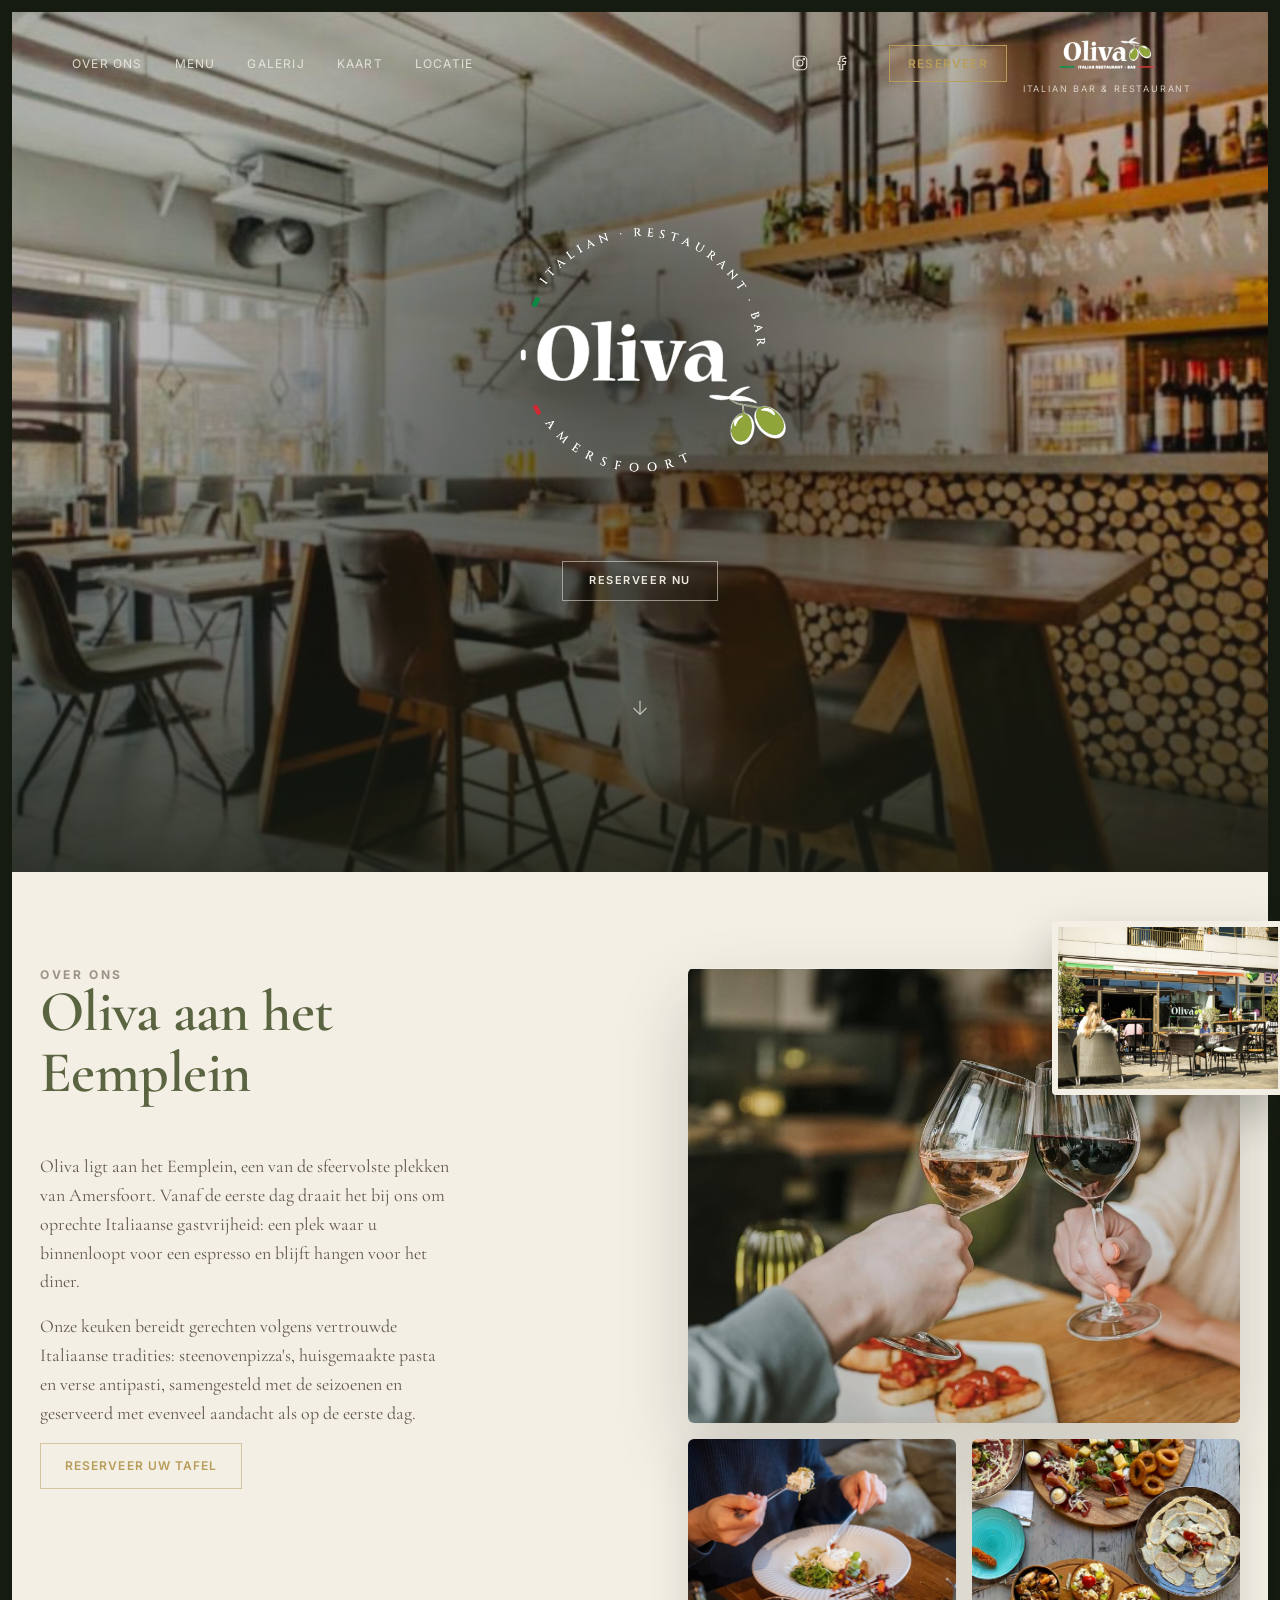
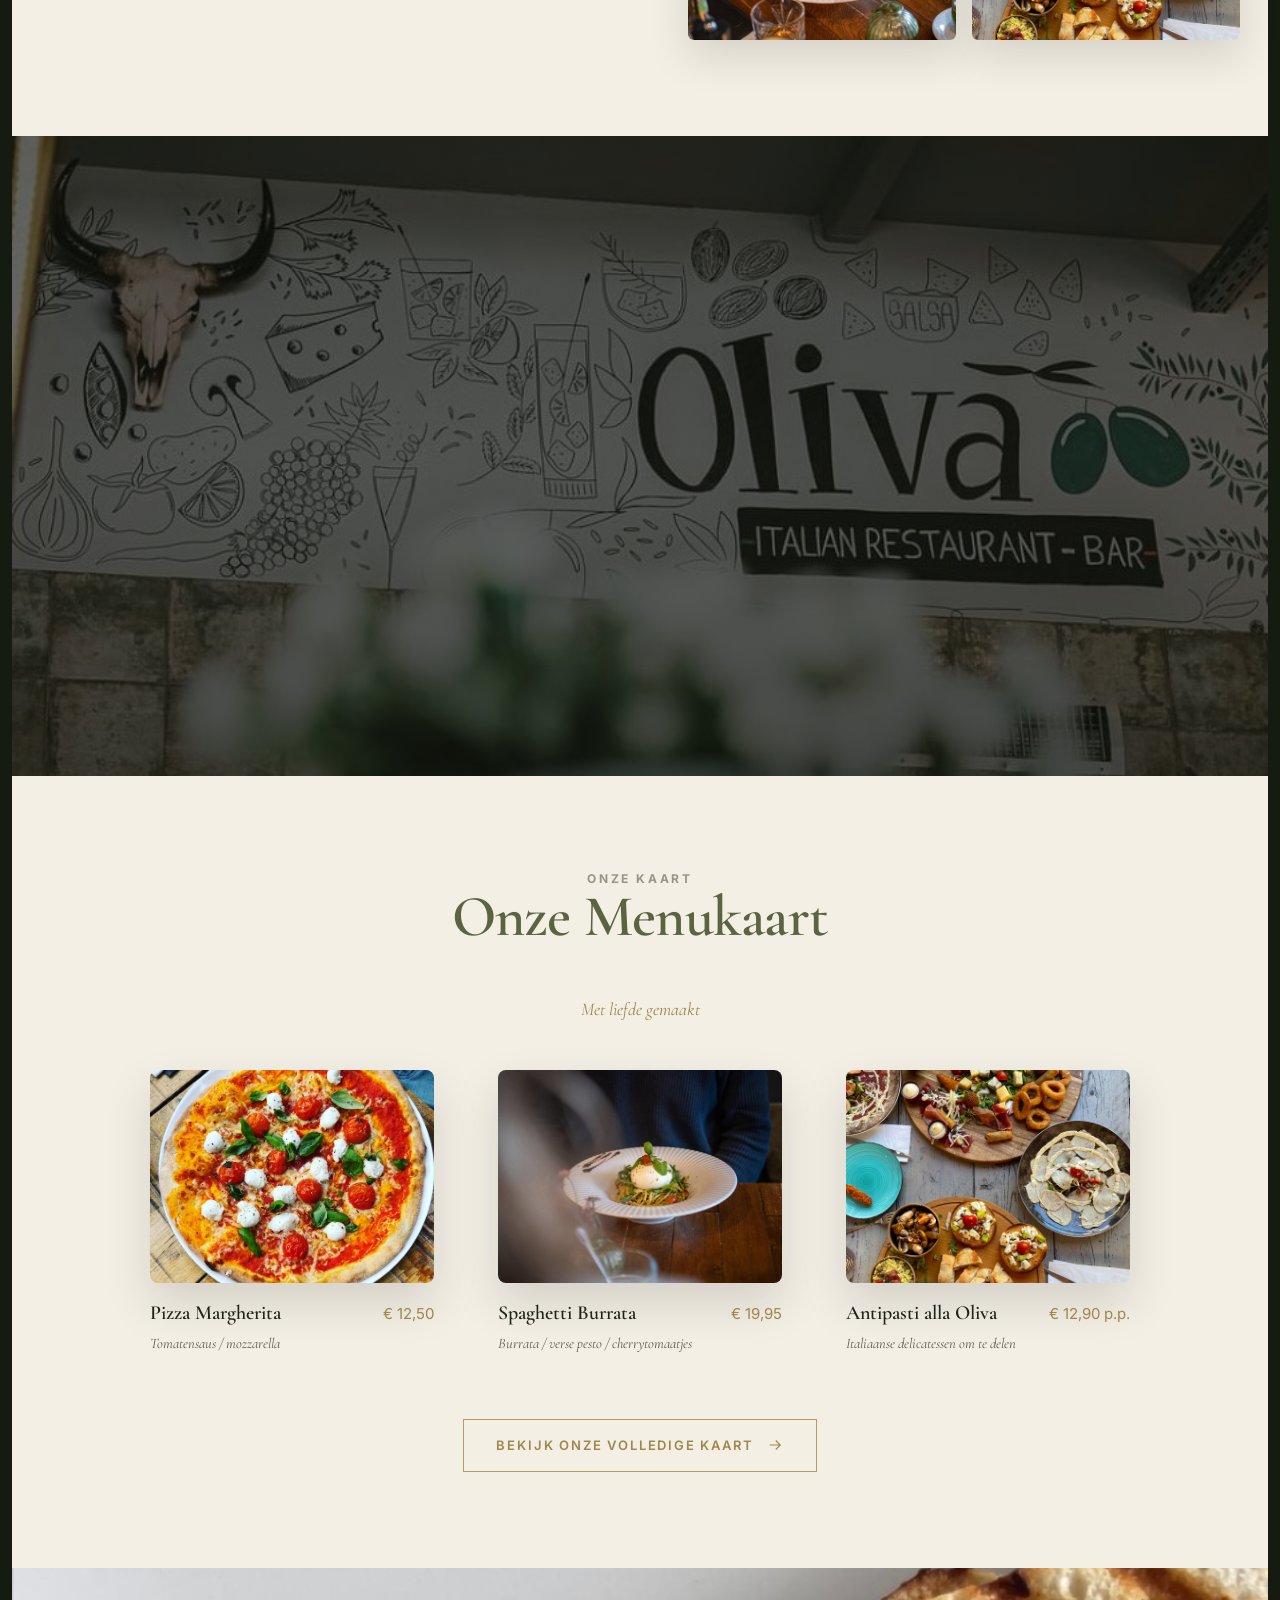
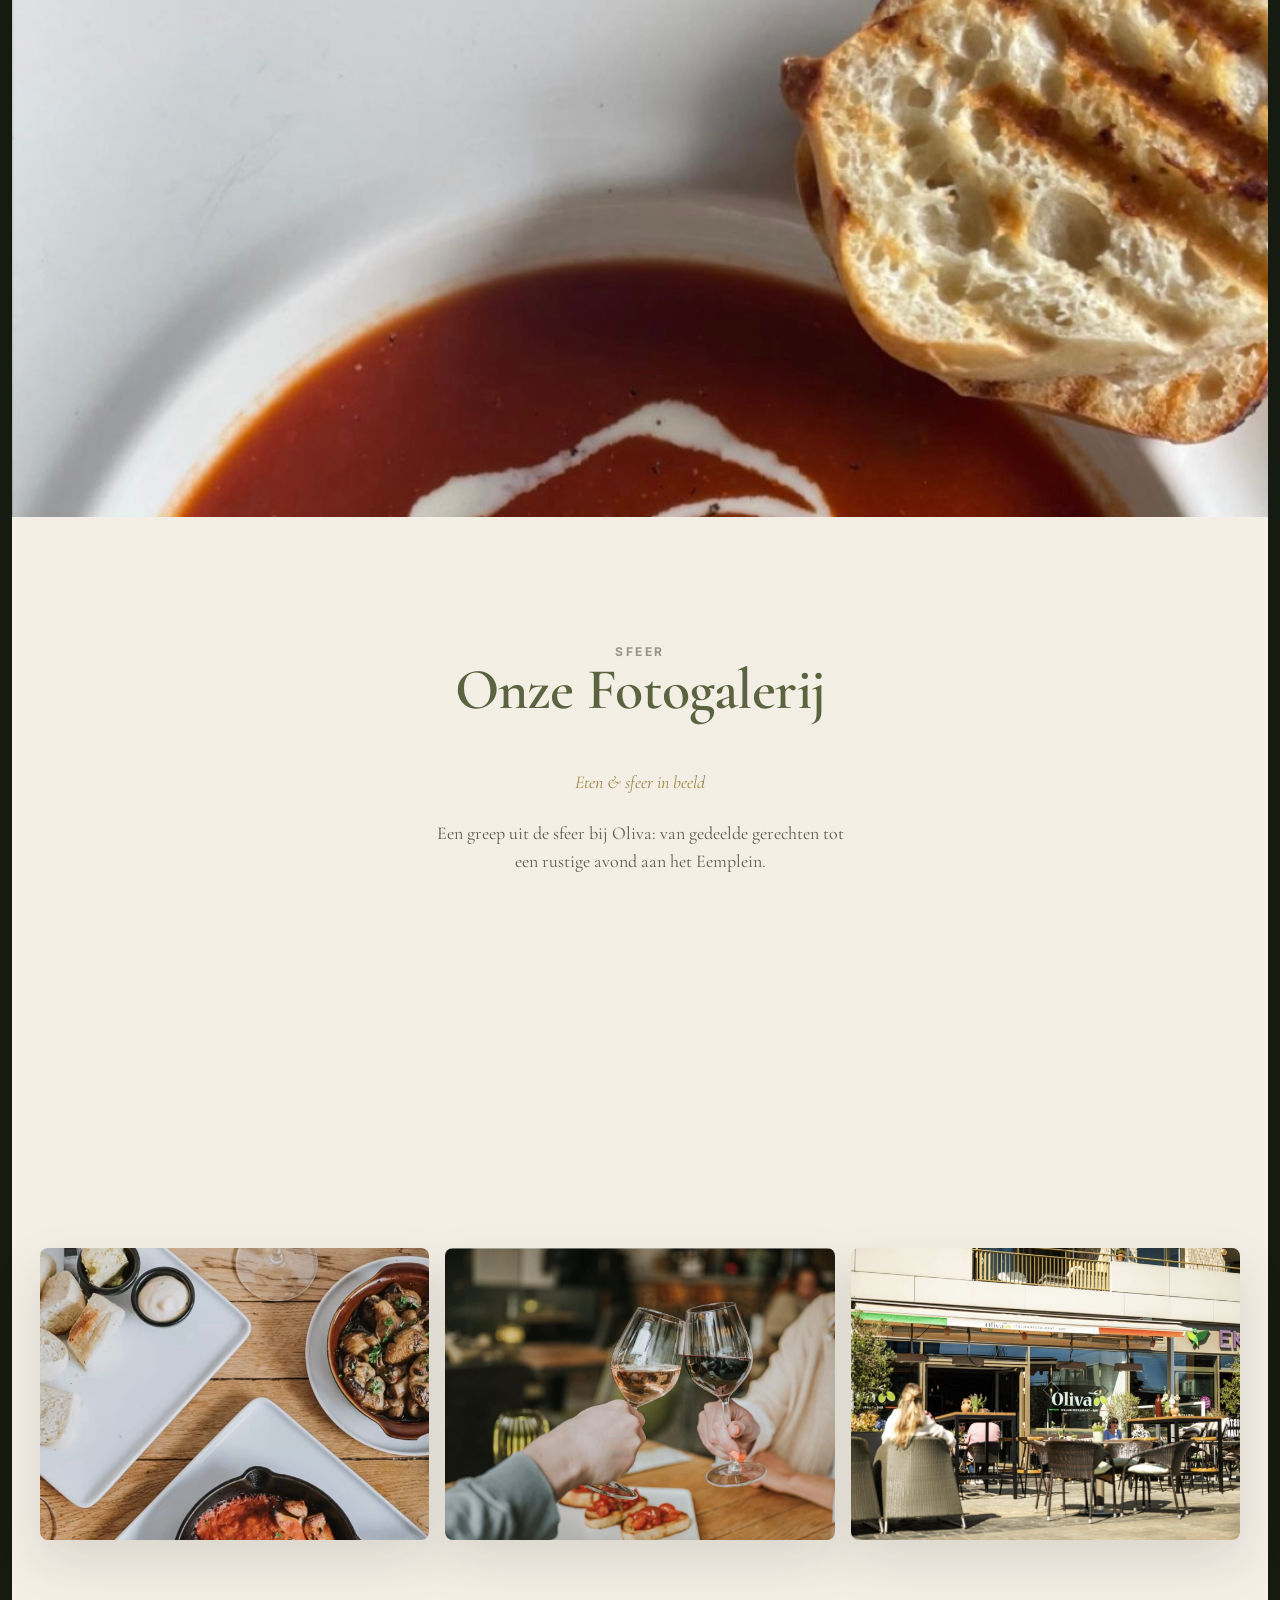
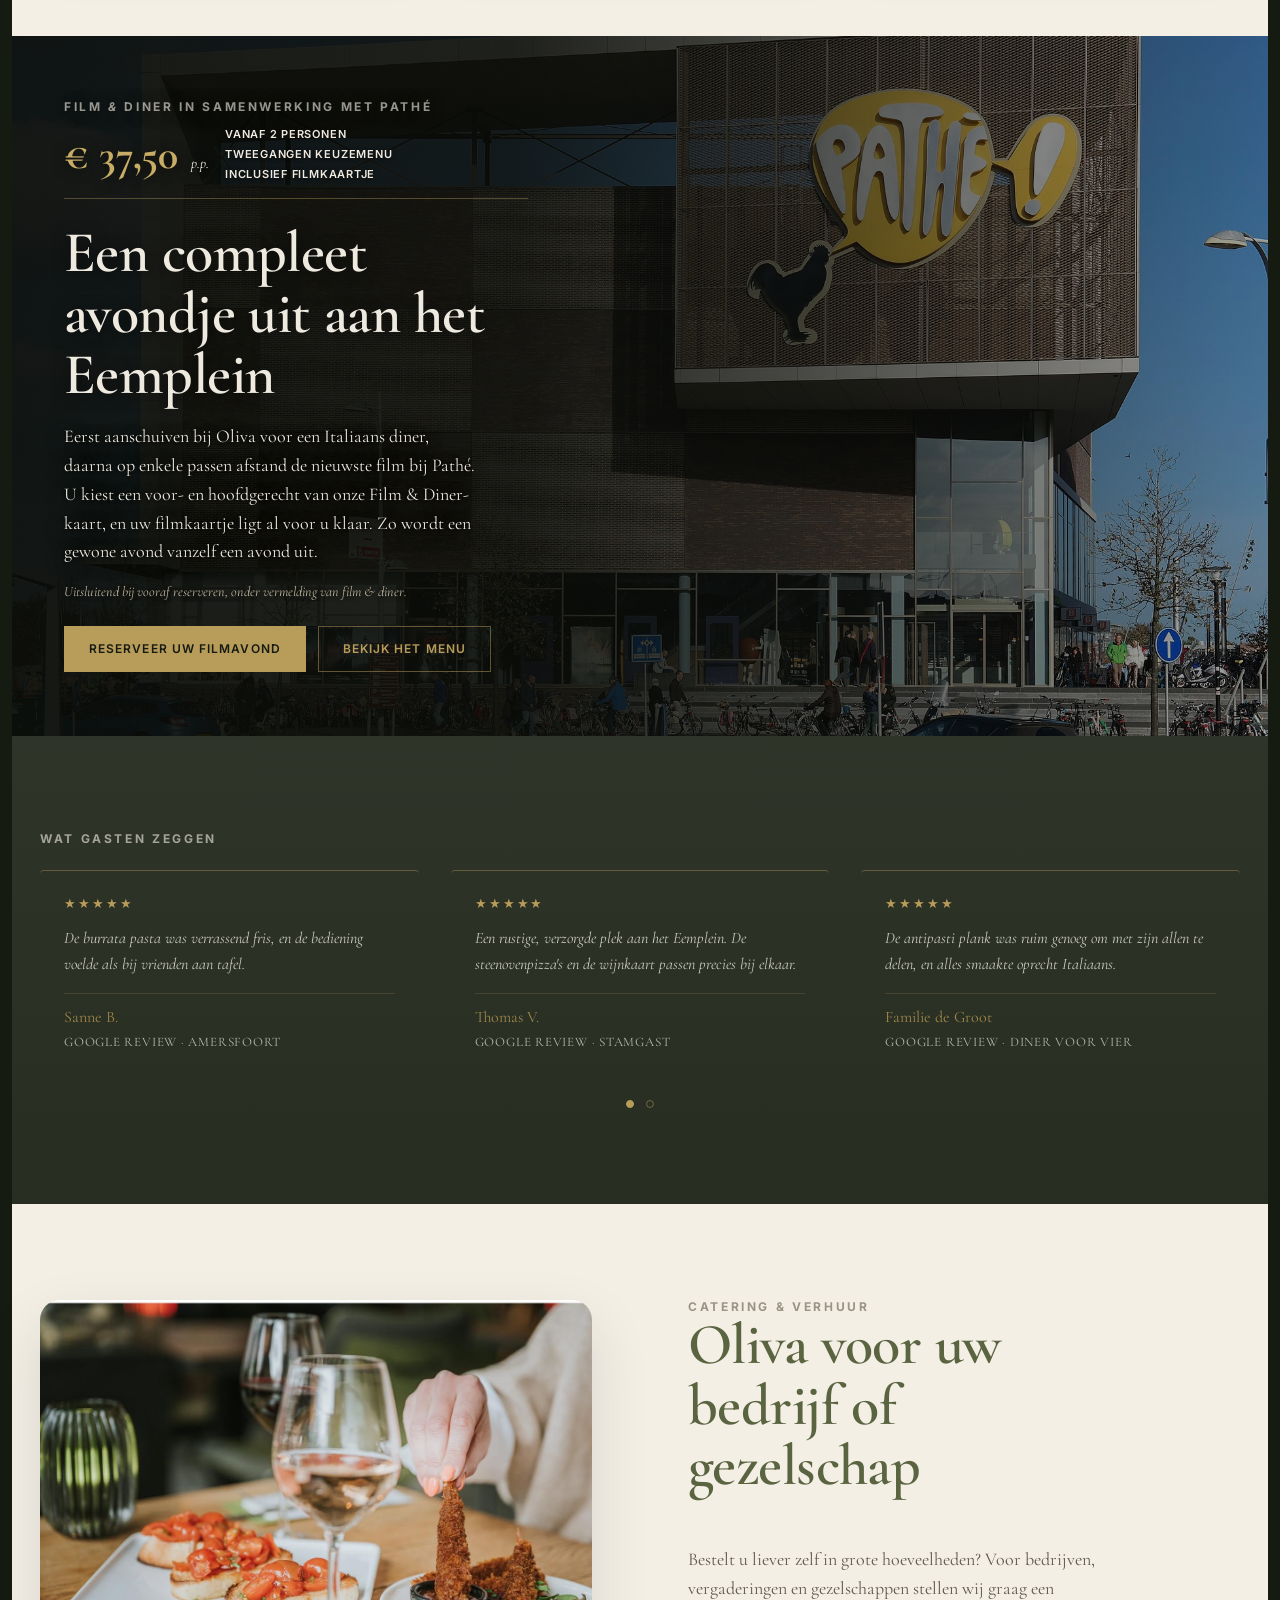
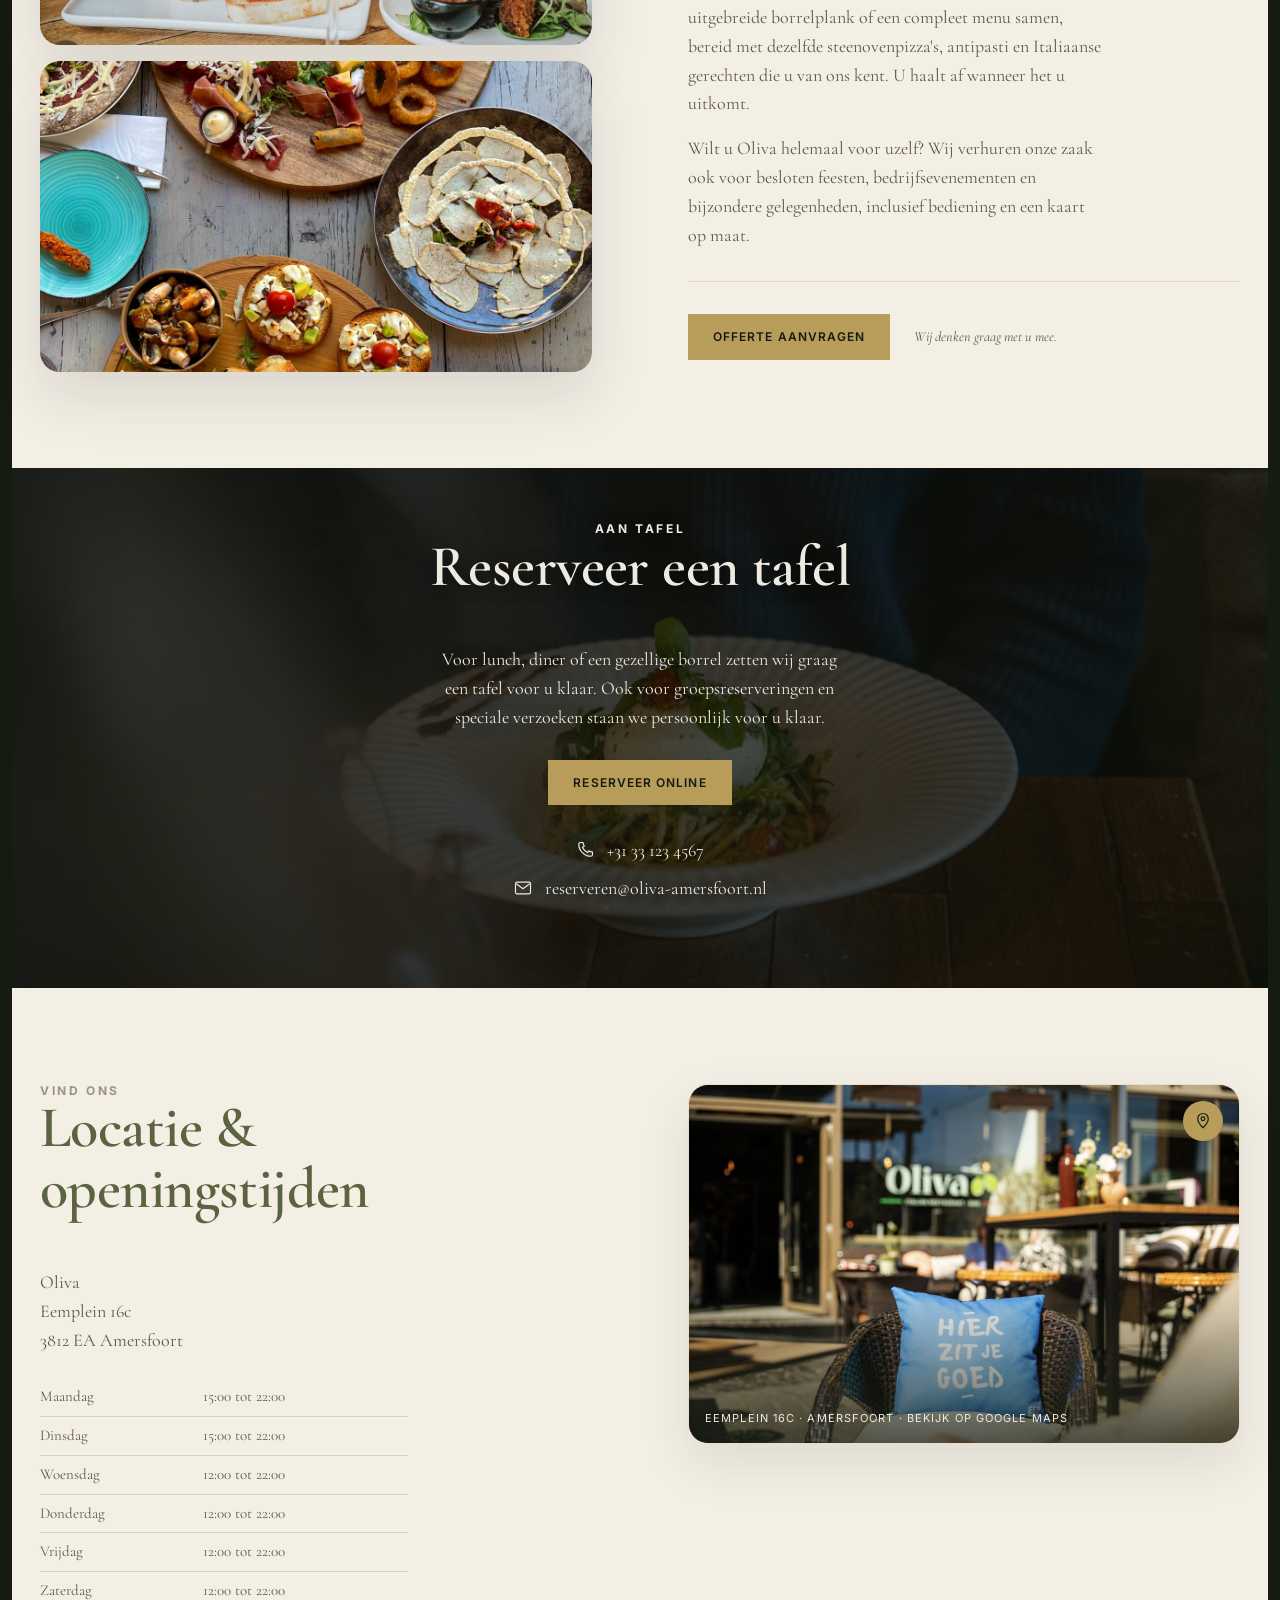
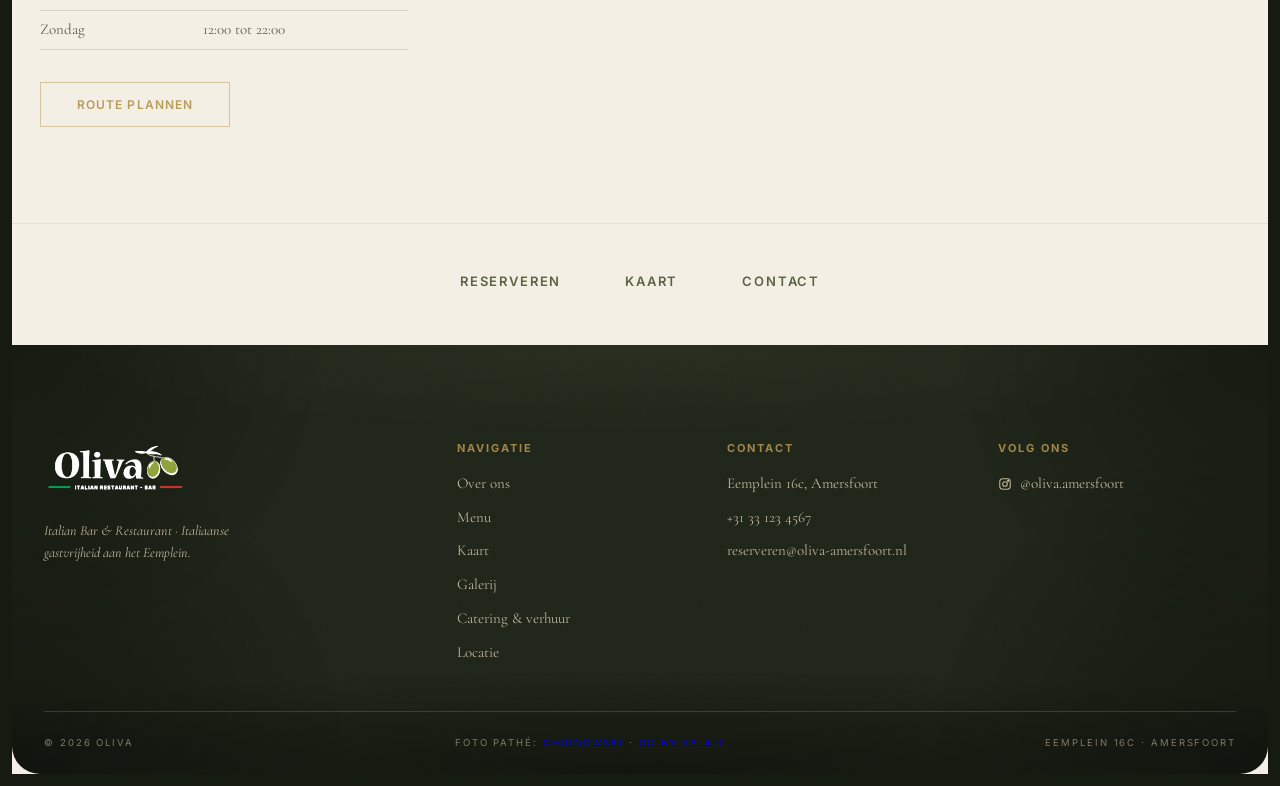
==== index.html @ cef46c51 "Voeg Film & Diner (Pathé) sectie en Shared Dining menu toe Nieuwe sectie op de homepage onder de fot" ====
<!DOCTYPE html>
<html lang="nl">
<head>
<meta charset="UTF-8">
<meta name="viewport" content="width=device-width, initial-scale=1.0">
<title>Oliva · Italian Bar & Restaurant · Amersfoort</title>
<meta name="description" content="Oliva Amersfoort, Italian Bar & Restaurant aan Eemplein 16c. Steenovenpizza's, huisgemaakte pasta, cocktails en een Italiaanse wijnkaart.">
<link rel="stylesheet" href="brand_assets/oliva/colors_and_type.css?v=1783250951">
<link rel="stylesheet" href="brand_assets/oliva/textures.css?v=1783250951">
<link rel="stylesheet" href="assets/css/site.css?v=1783351000">
</head>
<body class="oliva oliva-page-cream">

<a class="skip-link" href="#main">Ga naar inhoud</a>

<header class="nav" id="nav">
  <div class="nav__inner">
    <nav class="nav__links" aria-label="Hoofdmenu">
      <div class="nav__group">
        <a href="#over-ons">Over ons</a>
        <a href="#menukaart">Menu</a>
        <a href="#galerij">Galerij</a>
        <a href="kaart.html">Kaart</a>
        <a href="#locatie">Locatie</a>
      </div>
      <div class="nav__group nav__group--right">
        <div class="nav__social">
          <a href="https://www.instagram.com/oliva.amersfoort/" target="_blank" rel="noopener" aria-label="Oliva op Instagram" class="nav__social-link">
            <svg viewBox="0 0 24 24" width="18" height="18" fill="none" stroke="currentColor" stroke-width="1.6"><rect x="3" y="3" width="18" height="18" rx="5"/><circle cx="12" cy="12" r="4"/><circle cx="17.2" cy="6.8" r="1"/></svg>
          </a>
          <a href="https://www.facebook.com/p/Restaurant-Oliva-cucina-italiana-bar-100063534971122/?locale=nl_NL" target="_blank" rel="noopener" aria-label="Oliva op Facebook" class="nav__social-link">
            <svg viewBox="0 0 24 24" width="18" height="18" fill="none" stroke="currentColor" stroke-width="1.6"><path d="M15 3h-2a4 4 0 0 0-4 4v3H7v4h2v7h4v-7h3l1-4h-4V7a1 1 0 0 1 1-1h3z"/></svg>
          </a>
        </div>
        <a href="#reserveren" class="btn btn--primary nav__cta" data-open-reservation>Reserveer</a>
      </div>
    </nav>
    <a class="nav__brand" href="#top" aria-label="Oliva home">
      <img src="brand_assets/oliva/logo/oliva-lockup-transparent-white.png" alt="Oliva" class="nav__logo nav__logo--light">
      <img src="brand_assets/oliva/logo/oliva-lockup-transparent-dark.png" alt="Oliva" class="nav__logo nav__logo--dark">
      <span class="nav__brand-sub">Italian Bar <em class="amp">&amp;</em> Restaurant</span>
    </a>
    <button class="nav__toggle" id="navToggle" aria-label="Menu openen" aria-expanded="false">
      <span></span><span></span><span></span>
    </button>
  </div>
</header>

<main id="main">

  <section class="hero hero--centered" id="top">
    <div class="hero__image" data-parallax="16" aria-hidden="true"></div>
    <div class="hero__content hero__content--centered">
      <div class="hero__brand-float" id="heroBrandFloat">
        <div class="hero__logo-wrap">
          <img src="brand_assets/oliva/logo/oliva-badge-wit-transparant.png" alt="Oliva · Italian Restaurant · Bar · Amersfoort" class="hero__logo hero__logo--full" id="heroLogoFull">
          <img src="brand_assets/oliva/logo/oliva-mark-wit-transparant.png" alt="" aria-hidden="true" class="hero__logo-mark" id="heroLogoMark">
        </div>
        <a href="#reserveren" class="btn btn--ghost hero__reserve-cta">Reserveer nu</a>
      </div>
      <a href="#over-ons" class="hero__scroll-cue" aria-label="Scroll naar beneden">
        <svg viewBox="0 0 24 24" width="22" height="22" fill="none" stroke="currentColor" stroke-width="1.4"><path d="M12 4v15M5 12l7 7 7-7"/></svg>
      </a>
    </div>
  </section>

  <section class="section section--light" id="over-ons">
    <div class="section__inner section__inner--split">
      <div class="section__text">
        <p class="t-section">Over ons</p>
        <h2 class="section-title">Oliva aan het Eemplein</h2>
        <p class="section-body">Oliva ligt aan het Eemplein, een van de sfeervolste plekken van Amersfoort. Vanaf de eerste dag draait het bij ons om oprechte Italiaanse gastvrijheid: een plek waar u binnenloopt voor een espresso en blijft hangen voor het diner.</p>
        <p class="section-body">Onze keuken bereidt gerechten volgens vertrouwde Italiaanse tradities: steenovenpizza's, huisgemaakte pasta en verse antipasti, samengesteld met de seizoenen en geserveerd met evenveel aandacht als op de eerste dag.</p>
        <a href="#reserveren" class="btn btn--ghost">Reserveer uw tafel</a>
      </div>
      <div class="intro-collage section__media">
        <div class="intro-collage__main" style="background-image:url('brand_assets/oliva/photos/bar.jpg')" role="img" aria-label="Twee gasten proosten met wijn bij Oliva"></div>
        <div class="intro-collage__accent" style="background-image:url('brand_assets/oliva/photos/gevel-buitenkant.jpg')" role="img" aria-label="De gevel van Oliva aan het Eemplein"></div>
        <div class="intro-collage__row">
          <div class="intro-collage__small" style="background-image:url('brand_assets/oliva/photos/oliva-03.jpg')" role="img" aria-label="Gast geniet van een gerecht bij Oliva"></div>
          <div class="intro-collage__small" style="background-image:url('brand_assets/oliva/photos/gerecht-01.jpg')" role="img" aria-label="Antipasti alla Oliva"></div>
        </div>
      </div>
    </div>
  </section>

  <section class="quote-band">
    <div class="quote-band__bg" data-parallax="25" style="background-image:url('brand_assets/oliva/photos/oliva-01-banner.jpg?v=1783250951')" aria-hidden="true"></div>
    <div class="quote-band__scrim" aria-hidden="true"></div>
    <p class="quote-band__text">Alsof u even in Italië bent, <em>midden op het Eemplein.</em></p>
  </section>

  <section class="section section--light section--bleed-bottom" id="menukaart">
    <div class="section__inner section__inner--center">
      <p class="t-section">Onze kaart</p>
      <h2 class="section-title section-title--center">Onze Menukaart</h2>
      <p class="section-lede">Met liefde gemaakt</p>
      <div class="menukaart-cols">
        <div class="menukaart-col">
          <div class="menukaart-col__photo" style="background-image:url('brand_assets/oliva/photos/pizza.jpg')" role="img" aria-label="Pizza Margherita bij Oliva"></div>
          <div class="menukaart-col__main"><span class="menukaart-col__title">Pizza Margherita</span><span class="menukaart-col__price">€ 12,50</span></div>
          <p class="menukaart-col__body">Tomatensaus / mozzarella</p>
        </div>
        <div class="menukaart-col">
          <div class="menukaart-col__photo" style="background-image:url('brand_assets/oliva/photos/gerecht-02.jpg')" role="img" aria-label="Spaghetti Burrata bij Oliva"></div>
          <div class="menukaart-col__main"><span class="menukaart-col__title">Spaghetti Burrata</span><span class="menukaart-col__price">€ 19,95</span></div>
          <p class="menukaart-col__body">Burrata / verse pesto / cherrytomaatjes</p>
        </div>
        <div class="menukaart-col">
          <div class="menukaart-col__photo" style="background-image:url('brand_assets/oliva/photos/gerecht-01.jpg')" role="img" aria-label="Antipasti alla Oliva"></div>
          <div class="menukaart-col__main"><span class="menukaart-col__title">Antipasti alla Oliva</span><span class="menukaart-col__price">€ 12,90 p.p.</span></div>
          <p class="menukaart-col__body">Italiaanse delicatessen om te delen</p>
        </div>
      </div>
      <a href="kaart.html" class="menukaart-cta">
        <span>Bekijk onze volledige kaart</span>
        <svg viewBox="0 0 24 24" width="18" height="18" fill="none" stroke="currentColor" stroke-width="1.5"><path d="M5 12h14M13 6l6 6-6 6"/></svg>
      </a>
    </div>
    <div class="menukaart-photo" data-parallax="40" style="background-image:url('brand_assets/oliva/photos/sfeer-03-banner.jpg?v=1783265980')" role="img" aria-label="Tomatensoep met knoflookbrood bij Oliva"></div>
  </section>

  <section class="section section--light section--bleed-top" id="galerij">
    <div class="section__inner section__inner--center">
      <p class="t-section">Sfeer</p>
      <h2 class="section-title section-title--center">Onze Fotogalerij</h2>
      <p class="section-lede">Eten &amp; sfeer in beeld</p>
      <p class="section-body" style="margin-left:auto;margin-right:auto;">Een greep uit de sfeer bij Oliva: van gedeelde gerechten tot een rustige avond aan het Eemplein.</p>
    </div>
    <div class="section__inner">
      <div class="gallery--even">
        <div style="background-image:url('brand_assets/oliva/photos/oliva-02.jpg')" role="img" aria-label="Aan tafel bij Oliva met een glas wijn"></div>
        <div style="background-image:url('brand_assets/oliva/photos/sfeer-03.jpg?v=1783265980')" role="img" aria-label="Tomatensoep met knoflookbrood bij Oliva"></div>
        <div style="background-image:url('brand_assets/oliva/photos/oliva-04.jpg')" role="img" aria-label="Bruschetta en krokante gamba's bij Oliva"></div>
        <div style="background-image:url('brand_assets/oliva/photos/sfeer-01.jpg?v=1783266600')" role="img" aria-label="Borrelplank met brood, dips en bites bij Oliva"></div>
        <div style="background-image:url('brand_assets/oliva/photos/bar.jpg')" role="img" aria-label="Toost aan de bar bij Oliva"></div>
        <div style="background-image:url('brand_assets/oliva/photos/gevel-buitenkant.jpg')" role="img" aria-label="De gevel van Oliva aan het Eemplein"></div>
      </div>
    </div>
  </section>

  <section class="film-band" id="film-diner">
    <div class="film-band__bg" data-parallax="18" style="background-image:url('brand_assets/oliva/photos/pathe-film-diner-banner.jpg')" aria-hidden="true"></div>
    <div class="film-band__scrim" aria-hidden="true"></div>
    <div class="film-band__content">
      <p class="t-section t-section--cream">Film <em class="amp">&amp;</em> Diner in samenwerking met Pathé</p>
      <div class="film-band__offer">
        <p class="film-band__price">€ 37,50 <span>p.p.</span></p>
        <div class="film-band__tags">
          <span class="film-band__tag">Vanaf 2 personen</span>
          <span class="film-band__tag">Tweegangen keuzemenu</span>
          <span class="film-band__tag">Inclusief filmkaartje</span>
        </div>
      </div>
      <h2 class="section-title section-title--cream">Een compleet avondje uit aan het Eemplein</h2>
      <p class="section-body section-body--cream">Eerst aanschuiven bij Oliva voor een Italiaans diner, daarna op enkele passen afstand de nieuwste film bij Pathé. U kiest een voor- en hoofdgerecht van onze Film &amp; Diner-kaart, en uw filmkaartje ligt al voor u klaar. Zo wordt een gewone avond vanzelf een avond uit.</p>
      <p class="film-band__note">Uitsluitend bij vooraf reserveren, onder vermelding van film &amp; diner.</p>
      <div class="film-band__cta">
        <a href="#reserveren" class="btn btn--primary" data-open-reservation>Reserveer uw filmavond</a>
        <a href="kaart.html#menus" class="btn btn--ghost">Bekijk het menu</a>
      </div>
    </div>
  </section>

  <section class="section section--dark section--quiet" id="ervaringen">
    <div class="section__inner">
      <p class="t-section t-section--cream">Wat gasten zeggen</p>
      <div class="testimonial-carousel" id="testimonialCarousel">
        <div class="testimonial-grid is-active" data-page="0">
          <div class="testimonial-card">
            <div class="testimonial-stars" aria-hidden="true">★★★★★</div>
            <p class="testimonial-quote">De burrata pasta was verrassend fris, en de bediening voelde als bij vrienden aan tafel.</p>
            <p class="testimonial-name">Sanne B.</p>
            <p class="testimonial-meta">Google review · Amersfoort</p>
          </div>
          <div class="testimonial-card">
            <div class="testimonial-stars" aria-hidden="true">★★★★★</div>
            <p class="testimonial-quote">Een rustige, verzorgde plek aan het Eemplein. De steenovenpizza's en de wijnkaart passen precies bij elkaar.</p>
            <p class="testimonial-name">Thomas V.</p>
            <p class="testimonial-meta">Google review · Stamgast</p>
          </div>
          <div class="testimonial-card">
            <div class="testimonial-stars" aria-hidden="true">★★★★★</div>
            <p class="testimonial-quote">De antipasti plank was ruim genoeg om met zijn allen te delen, en alles smaakte oprecht Italiaans.</p>
            <p class="testimonial-name">Familie de Groot</p>
            <p class="testimonial-meta">Google review · Diner voor vier</p>
          </div>
        </div>
        <div class="testimonial-grid" data-page="1" hidden>
          <div class="testimonial-card">
            <div class="testimonial-stars" aria-hidden="true">★★★★★</div>
            <p class="testimonial-quote">Zes pizza's besteld voor de hele tafel en niet één teleurstelling: de Diavola was favoriet.</p>
            <p class="testimonial-name">Mark H.</p>
            <p class="testimonial-meta">Google review · Amersfoort</p>
          </div>
          <div class="testimonial-card">
            <div class="testimonial-stars" aria-hidden="true">★★★★★</div>
            <p class="testimonial-quote">Een Aperol Spritz op het terras aan de Eem: beter wordt een vrijdagmiddag niet.</p>
            <p class="testimonial-name">Lisa &amp; Daan</p>
            <p class="testimonial-meta">Google review · Weekendje Amersfoort</p>
          </div>
          <div class="testimonial-card">
            <div class="testimonial-stars" aria-hidden="true">★★★★★</div>
            <p class="testimonial-quote">Voor ons bedrijfsuitje regelden ze een borrelplank voor twintig man, soepel geregeld en heerlijk eten.</p>
            <p class="testimonial-name">Team Van Dijk</p>
            <p class="testimonial-meta">Google review · Bedrijfsborrel</p>
          </div>
        </div>
        <div class="testimonial-dots" role="tablist" aria-label="Recensiepagina's">
          <button class="testimonial-dot is-active" data-page="0" role="tab" aria-selected="true" aria-label="Recensies 1 tot 3"></button>
          <button class="testimonial-dot" data-page="1" role="tab" aria-selected="false" aria-label="Recensies 4 tot 6"></button>
        </div>
      </div>
    </div>
  </section>

  <section class="section section--light" id="catering">
    <div class="section__inner section__inner--split">
      <div class="catering-collage catering-collage--duo">
        <div class="catering-collage__item catering-collage__item--top" style="background-image:url('brand_assets/oliva/photos/sfeer-02.jpg')" role="img" aria-label="Bruschetta bij Oliva"></div>
        <div class="catering-collage__item" style="background-image:url('brand_assets/oliva/photos/gerecht-01.jpg')" role="img" aria-label="Antipasti alla Oliva"></div>
      </div>
      <div class="section__text">
        <p class="t-section">Catering &amp; verhuur</p>
        <h2 class="section-title">Oliva voor uw bedrijf of gezelschap</h2>
        <p class="section-body">Bestelt u liever zelf in grote hoeveelheden? Voor bedrijven, vergaderingen en gezelschappen stellen wij graag een uitgebreide borrelplank of een compleet menu samen, bereid met dezelfde steenovenpizza's, antipasti en Italiaanse gerechten die u van ons kent. U haalt af wanneer het u uitkomt.</p>
        <p class="section-body">Wilt u Oliva helemaal voor uzelf? Wij verhuren onze zaak ook voor besloten feesten, bedrijfsevenementen en bijzondere gelegenheden, inclusief bediening en een kaart op maat.</p>
        <div class="catering-cta">
          <a href="mailto:reserveren@oliva-amersfoort.nl?subject=Cateringaanvraag" class="btn btn--primary">Offerte aanvragen</a>
          <span class="catering-cta__note">Wij denken graag met u mee.</span>
        </div>
      </div>
    </div>
  </section>

  <section class="reserve-band" id="reserveren">
    <div class="reserve-band__bg" data-parallax="10" style="background-image:url('brand_assets/oliva/photos/gerecht-02.jpg')" aria-hidden="true"></div>
    <div class="reserve-band__scrim" aria-hidden="true"></div>
    <div class="reserve-band__content">
      <p class="t-section t-section--cream">Aan tafel</p>
      <h2 class="section-title section-title--cream">Reserveer een tafel</h2>
      <p class="section-body section-body--cream">Voor lunch, diner of een gezellige borrel zetten wij graag een tafel voor u klaar. Ook voor groepsreserveringen en speciale verzoeken staan we persoonlijk voor u klaar.</p>
      <a href="#reserveren" class="btn btn--primary reserve-band__cta" data-open-reservation>Reserveer online</a>
      <div class="reserve-contact">
        <a href="tel:+31331234567" class="reserve-contact__row">
          <svg class="reserve-contact__icon" viewBox="0 0 24 24" width="20" height="20" fill="none" stroke="currentColor" stroke-width="1.4"><path d="M6.5 3h3l1.5 4.5-2 1.5a13 13 0 0 0 6 6l1.5-2 4.5 1.5v3a2 2 0 0 1-2 2C11.5 19.5 4.5 12.5 4.5 5a2 2 0 0 1 2-2z"/></svg>
          <span>+31 33 123 4567</span>
        </a>
        <a href="mailto:reserveren@oliva-amersfoort.nl" class="reserve-contact__row">
          <svg class="reserve-contact__icon" viewBox="0 0 24 24" width="20" height="20" fill="none" stroke="currentColor" stroke-width="1.4"><rect x="3" y="5" width="18" height="14" rx="2"/><path d="m4 7 8 6 8-6"/></svg>
          <span>reserveren@oliva-amersfoort.nl</span>
        </a>
      </div>
    </div>
  </section>

  <section class="section section--light" id="locatie">
    <div class="section__inner section__inner--split">
      <div class="section__text">
        <p class="t-section">Vind ons</p>
        <h2 class="section-title">Locatie &amp; openingstijden</h2>
        <p class="section-body">Oliva<br>Eemplein 16c<br>3812 EA Amersfoort</p>
        <table class="hours">
          <tbody>
            <tr><td>Maandag</td><td>15:00 tot 22:00</td></tr>
            <tr><td>Dinsdag</td><td>15:00 tot 22:00</td></tr>
            <tr><td>Woensdag</td><td>12:00 tot 22:00</td></tr>
            <tr><td>Donderdag</td><td>12:00 tot 22:00</td></tr>
            <tr><td>Vrijdag</td><td>12:00 tot 22:00</td></tr>
            <tr><td>Zaterdag</td><td>12:00 tot 22:00</td></tr>
            <tr><td>Zondag</td><td>12:00 tot 22:00</td></tr>
          </tbody>
        </table>
        <div class="location-actions">
          <a href="https://maps.google.com/?q=Eemplein+16c,+3812+EA+Amersfoort" target="_blank" rel="noopener" class="btn btn--ghost">Route plannen</a>
        </div>
      </div>
      <div class="section__media">
        <a href="https://www.google.com/maps/place/Restaurant+Oliva-+cucina+italiana-bar/data=!4m7!3m6!1s0x47c646a3e7cf465f:0xc8edf069e23d9499!8m2!3d52.1595496!4d5.382204!16s%2Fg%2F11g02hp5x0!19sChIJX0bP56NGxkcRmZQ94mnw7cg?authuser=0&hl=nl&rclk=1" target="_blank" rel="noopener" class="map-frame" aria-label="Open Oliva in Google Maps">
          <div class="map-frame__photo" data-parallax="8" style="background-image:url('brand_assets/oliva/photos/terras-buiten.jpg')" role="img" aria-label="Het terras van Oliva aan het Eemplein"></div>
          <span class="map-frame__pin">
            <svg viewBox="0 0 24 24" width="18" height="18" fill="none" stroke="currentColor" stroke-width="1.6"><path d="M12 21s7-6.5 7-12a7 7 0 0 0-14 0c0 5.5 7 12 7 12z"/><circle cx="12" cy="9" r="2.5"/></svg>
          </span>
          <span class="map-frame__caption">Eemplein 16c · Amersfoort · Bekijk op Google Maps</span>
        </a>
      </div>
    </div>
  </section>

  <nav class="quick-links" aria-label="Snelle links">
    <a href="#reserveren">Reserveren</a>
    <a href="kaart.html">Kaart</a>
    <a href="#locatie">Contact</a>
  </nav>

</main>

<footer class="footer oliva-page-dark">
  <div class="footer__grid">
    <div class="footer__col footer__col--brand">
      <img src="brand_assets/oliva/logo/oliva-lockup-transparent-white.png" alt="Oliva" class="footer__logo">
      <p class="footer__tagline">Italian Bar &amp; Restaurant · Italiaanse gastvrijheid aan het Eemplein.</p>
    </div>
    <div class="footer__col">
      <p class="footer__col-title">Navigatie</p>
      <nav class="footer__links" aria-label="Footer navigatie">
        <a href="#over-ons">Over ons</a>
        <a href="#menukaart">Menu</a>
        <a href="kaart.html">Kaart</a>
        <a href="#galerij">Galerij</a>
        <a href="#catering">Catering &amp; verhuur</a>
        <a href="#locatie">Locatie</a>
      </nav>
    </div>
    <div class="footer__col">
      <p class="footer__col-title">Contact</p>
      <div class="footer__links">
        <a href="https://maps.google.com/?q=Eemplein+16c,+3812+EA+Amersfoort" target="_blank" rel="noopener">Eemplein 16c, Amersfoort</a>
        <a href="tel:+31331234567">+31 33 123 4567</a>
        <a href="mailto:reserveren@oliva-amersfoort.nl">reserveren@oliva-amersfoort.nl</a>
      </div>
    </div>
    <div class="footer__col">
      <p class="footer__col-title">Volg ons</p>
      <div class="footer__links">
        <a class="footer__ig" href="https://www.instagram.com/oliva.amersfoort/" target="_blank" rel="noopener">
          <svg viewBox="0 0 24 24" width="14" height="14" fill="none" stroke="currentColor" stroke-width="1.8"><rect x="3" y="3" width="18" height="18" rx="5"/><circle cx="12" cy="12" r="4"/><circle cx="17.2" cy="6.8" r="1"/></svg>
          @oliva.amersfoort
        </a>
      </div>
    </div>
  </div>
  <div class="footer__inner footer__inner--bottom">
    <span class="t-footer">© <span id="year"></span> Oliva</span>
    <span class="t-footer">Foto Pathé: <a href="https://commons.wikimedia.org/wiki/File:Path%C3%A9_Bioscoop_in_Amersfoort.jpg" target="_blank" rel="noopener">Choinowski</a> · <a href="https://creativecommons.org/licenses/by-sa/4.0/" target="_blank" rel="noopener">CC BY-SA 4.0</a></span>
    <span class="t-footer">Eemplein 16c · Amersfoort</span>
  </div>
</footer>

<script>
// Must run before the eet.nu script below: the widget reads this cookie at
// init to decide whether to start collapsed. No Secure flag, so it also
// works on http://localhost.
document.cookie = 'reservationWidgetStatus=collapsed; path=/; SameSite=Lax';
</script>
<script id="eetnuReservationWidget" type="text/javascript" src="https://reserveringen.eet.nu/hungry/restaurants/76135/reservations/new.js?layout=floating&locale=nl&variant=realtime/dark&position=bottom-right"></script>
<script src="assets/js/site.js?v=1783250951"></script>
</body>
</html>
---- brand_assets/oliva/colors_and_type.css ----
/* ============================================================
   Oliva Italian Hospitality Design System — Tokens
   colors_and_type.css
   Brand reference: dark forest green + warm cream menu,
   cream + olive Oliva wordmark, gold accents, serif type.
   ============================================================ */

/* ---------- Webfonts (Google Fonts) ---------- */
@import url('https://fonts.googleapis.com/css2?family=Cormorant+Garamond:ital,wght@0,400;0,500;0,600;0,700;1,400;1,500;1,600&family=Cormorant:ital,wght@0,400;0,500;1,400&family=Inter:wght@400;500;600;700&display=swap');

/* ============================================================
   :root — all tokens
   ============================================================ */
:root {
    /* ---------- Color: page surfaces ---------- */
    --green-dark:      #1E2419;   /* primary dark page (forest) */
    --green-darker:    #161B12;   /* deeper for depth, gradient bottom */
    --green-vignette:  #232A1D;   /* slightly lifted */
    --cream:           #EFEAE0;   /* primary cream page */
    --cream-deep:      #E4DDCB;   /* warmer cream, edge tint */
    --cream-warm:      #F4EFE5;   /* lightest cream highlight */

    /* ---------- Color: ink ---------- */
    --ink-on-dark:     #EFEAE0;   /* drink names on dark page */
    --ink-on-dark-soft:#BFB59C;   /* descriptor on dark */
    --ink-on-dark-faint:#7E7965;  /* footer on dark */
    --ink-on-cream:    #1E2419;   /* drink names on cream */
    --ink-on-cream-soft:#5F5A4B;  /* descriptor on cream */
    --ink-on-cream-faint:#9A9485; /* footer on cream */

    /* ---------- Color: brand accents ---------- */
    --gold:            #B89C5A;   /* titles, prices on dark, section labels */
    --gold-soft:       #9F8649;   /* section labels on cream, hairlines */
    --gold-bright:     #C8AD66;   /* highlight (limited) */
    --olive-leaf:      #7B8A56;   /* logo olive color */
    --olive-mute:      #5A6440;   /* deeper olive */

    /* ---------- Semantic ---------- */
    --bg:              var(--green-dark);
    --bg-alt:          var(--cream);
    --fg:              var(--ink-on-dark);
    --fg-muted:        var(--ink-on-dark-soft);
    --rule:            var(--gold);
    --accent:          var(--gold);

    /* ---------- Type: families ---------- */
    --font-display:   'Cormorant Garamond', 'Cormorant', Georgia, serif;
    --font-serif:     'Cormorant Garamond', 'Cormorant', Georgia, serif;
    --font-italic:    'Cormorant Garamond', 'Cormorant', Georgia, serif;
    --font-label:     'Inter', 'Helvetica Neue', Arial, sans-serif;
    --font-body:      'Cormorant Garamond', 'Cormorant', Georgia, serif;

    /* ---------- Type: roles ---------- */
    --type-page-title: 54px;
    --type-page-sub:   16px;
    --type-section:    12px;     /* uppercase tracked */
    --type-item:       17px;
    --type-price:      15px;
    --type-desc:       12.5px;
    --type-footer:     9.5px;

    /* line-heights */
    --lh-tight:    1.05;
    --lh-snug:     1.2;
    --lh-normal:   1.45;
    --lh-relaxed:  1.6;

    /* letter-spacing */
    --tr-tight:    -0.01em;
    --tr-section:   0.22em;
    --tr-footer:    0.20em;
    --tr-cap:       0.06em;

    /* ---------- Spacing (8px grid) ---------- */
    --s-1: 4px; --s-2: 8px; --s-3: 12px; --s-4: 16px;
    --s-5: 24px; --s-6: 32px; --s-7: 48px; --s-8: 64px; --s-9: 96px;

    /* ---------- Layout (A5) ---------- */
    --a5-w:        559px;        /* 148mm @ 96dpi */
    --a5-h:        794px;        /* 210mm @ 96dpi */
    --page-pad-x:  56px;
    --page-pad-top: 60px;
    --page-pad-bottom: 60px;

    /* ---------- Borders, radii, shadows ---------- */
    --hair:        0.5px;
    --rule-w:      1px;
    --radius-0:    0;

    --shadow-page: 0 40px 90px -35px rgba(0,0,0,0.75),
                   0 14px 40px -16px rgba(0,0,0,0.45);
}

/* ============================================================
   Base
   ============================================================ */
.oliva, body.oliva {
    background: var(--green-darker);
    color: var(--ink-on-dark);
    font-family: var(--font-body);
    font-size: 16px;
    line-height: var(--lh-normal);
    -webkit-font-smoothing: antialiased;
    text-rendering: optimizeLegibility;
    margin: 0;
}

h1, h2, h3, h4 { margin: 0; font-weight: 400; }
p { margin: 0; }
ul { margin: 0; padding: 0; list-style: none; }
.oliva em, .oliva i { font-style: italic; }

/* ============================================================
   Type roles (utility classes)
   ============================================================ */

.t-page-title {
    font-family: var(--font-display);
    font-weight: 700;
    font-size: var(--type-page-title);
    line-height: 1.0;
    letter-spacing: -0.005em;
    color: var(--gold);
}
.t-page-title--cream { color: var(--ink-on-cream); }

.t-page-sub {
    font-family: var(--font-italic);
    font-style: italic;
    font-weight: 400;
    font-size: var(--type-page-sub);
    color: var(--ink-on-dark-soft);
    line-height: 1.3;
}
.t-page-sub--cream { color: var(--ink-on-cream-soft); }

.t-section {
    font-family: var(--font-label);
    font-weight: 700;
    font-size: var(--type-section);
    letter-spacing: var(--tr-section);
    text-transform: uppercase;
    color: var(--ink-on-cream-faint);
    line-height: 1.2;
}
.t-section--cream { color: rgba(239,234,224,0.62); }

.t-item {
    font-family: var(--font-display);
    font-weight: 500;
    font-size: var(--type-item);
    color: var(--ink-on-dark);
    line-height: 1.18;
    letter-spacing: 0;
}
.t-item--cream { color: var(--ink-on-cream); }

.t-price {
    font-family: var(--font-display);
    font-weight: 400;
    font-size: var(--type-price);
    color: var(--gold);
    font-variant-numeric: tabular-nums oldstyle-nums;
    line-height: 1.2;
}
.t-price--cream { color: var(--gold-soft); }

.t-desc {
    font-family: var(--font-italic);
    font-style: italic;
    font-weight: 400;
    font-size: var(--type-desc);
    color: var(--ink-on-dark-soft);
    line-height: 1.35;
    letter-spacing: 0.005em;
}
.t-desc--cream { color: var(--ink-on-cream-soft); }

.t-footer {
    font-family: var(--font-label);
    font-weight: 400;
    font-size: var(--type-footer);
    letter-spacing: var(--tr-footer);
    text-transform: uppercase;
    color: var(--ink-on-dark-faint);
}
.t-footer--cream { color: var(--ink-on-cream-faint); }
---- brand_assets/oliva/textures.css ----
/* ============================================================
   Oliva — Textures
   Page surfaces (dark forest green + warm cream) with subtle
   grain, vignettes, and faint behind-logo olive watermark.
   ============================================================ */

/* ---------- Dark forest-green page ---------- */
.oliva-page-dark {
    background-color: var(--green-dark);
    background-image:
        /* top inner light */
        radial-gradient(ellipse 80% 35% at 50% 0%, rgba(255,245,200,0.04) 0%, transparent 60%),
        /* bottom shadow */
        radial-gradient(ellipse 100% 35% at 50% 100%, rgba(0,0,0,0.45) 0%, transparent 70%),
        /* corner shadows */
        radial-gradient(circle at 0% 0%, rgba(0,0,0,0.30) 0%, transparent 24%),
        radial-gradient(circle at 100% 0%, rgba(0,0,0,0.30) 0%, transparent 24%),
        radial-gradient(circle at 0% 100%, rgba(0,0,0,0.40) 0%, transparent 26%),
        radial-gradient(circle at 100% 100%, rgba(0,0,0,0.40) 0%, transparent 26%),
        /* fine grain */
        url("data:image/svg+xml;utf8,<svg xmlns='http://www.w3.org/2000/svg' width='240' height='240'><filter id='n'><feTurbulence type='fractalNoise' baseFrequency='1.1' numOctaves='2' stitchTiles='stitch' seed='3'/><feColorMatrix values='0 0 0 0 0.85  0 0 0 0 0.78  0 0 0 0 0.55  0 0 0 0.18 0'/></filter><rect width='100%25' height='100%25' filter='url(%23n)'/></svg>");
    background-size: auto, auto, auto, auto, auto, auto, 240px 240px;
    background-repeat: no-repeat, no-repeat, no-repeat, no-repeat, no-repeat, no-repeat, repeat;
    background-blend-mode: screen, multiply, multiply, multiply, multiply, multiply, overlay;
}

/* ---------- Warm cream page ---------- */
.oliva-page-cream {
    background-color: var(--cream);
    background-image:
        /* warm top */
        radial-gradient(ellipse 90% 40% at 50% 0%, rgba(255,250,235,0.45) 0%, transparent 65%),
        /* bottom warm shadow */
        radial-gradient(ellipse 100% 40% at 50% 100%, rgba(140,100,60,0.10) 0%, transparent 70%),
        /* corner darkening */
        radial-gradient(circle at 0% 0%, rgba(120,90,50,0.10) 0%, transparent 24%),
        radial-gradient(circle at 100% 0%, rgba(120,90,50,0.10) 0%, transparent 24%),
        radial-gradient(circle at 0% 100%, rgba(120,90,50,0.12) 0%, transparent 24%),
        radial-gradient(circle at 100% 100%, rgba(120,90,50,0.12) 0%, transparent 24%),
        /* paper grain */
        url("data:image/svg+xml;utf8,<svg xmlns='http://www.w3.org/2000/svg' width='240' height='240'><filter id='n'><feTurbulence type='fractalNoise' baseFrequency='0.95' numOctaves='2' stitchTiles='stitch' seed='8'/><feColorMatrix values='0 0 0 0 0.20  0 0 0 0 0.16  0 0 0 0 0.09  0 0 0 0.32 0'/></filter><rect width='100%25' height='100%25' filter='url(%23n)'/></svg>");
    background-size: auto, auto, auto, auto, auto, auto, 240px 240px;
    background-repeat: no-repeat, no-repeat, no-repeat, no-repeat, no-repeat, no-repeat, repeat;
    background-blend-mode: normal, multiply, multiply, multiply, multiply, multiply, multiply;
}

/* ---------- Faint olive-branch watermark behind logo ---------- */
.oliva-logo-watermark {
    position: absolute;
    top: 60px;
    left: 50%;
    transform: translateX(-50%);
    width: 460px;
    height: 70px;
    pointer-events: none;
    opacity: 0.10;
    background-repeat: no-repeat;
    background-position: center;
    background-size: contain;
    z-index: 1;
    background-image: url("data:image/svg+xml;utf8,<svg xmlns='http://www.w3.org/2000/svg' viewBox='0 0 460 70' fill='none' stroke='%237B8A56' stroke-width='1.1' stroke-linecap='round' stroke-linejoin='round'><path d='M6 36 C 80 30, 160 30, 220 34'/><path d='M454 36 C 380 30, 300 30, 240 34'/><path d='M50 24 C 60 14, 78 10, 92 12 C 84 22, 68 26, 50 24 Z'/><path d='M100 22 C 110 12, 128 8, 142 10 C 134 20, 116 24, 100 22 Z'/><path d='M150 20 C 160 10, 178 6, 192 8 C 184 18, 166 22, 150 20 Z'/><path d='M40 46 C 50 56, 66 60, 80 58 C 72 50, 56 46, 40 46 Z'/><path d='M94 46 C 104 56, 120 60, 134 58 C 126 50, 110 46, 94 46 Z'/><path d='M148 46 C 158 56, 174 60, 188 58 C 180 50, 164 46, 148 46 Z'/><path d='M410 24 C 400 14, 382 10, 368 12 C 376 22, 392 26, 410 24 Z'/><path d='M360 22 C 350 12, 332 8, 318 10 C 326 20, 344 24, 360 22 Z'/><path d='M310 20 C 300 10, 282 6, 268 8 C 276 18, 294 22, 310 20 Z'/><path d='M420 46 C 410 56, 394 60, 380 58 C 388 50, 404 46, 420 46 Z'/><path d='M366 46 C 356 56, 340 60, 326 58 C 334 50, 350 46, 366 46 Z'/><path d='M312 46 C 302 56, 286 60, 272 58 C 280 50, 296 46, 312 46 Z'/><ellipse cx='120' cy='38' rx='5' ry='6' transform='rotate(-12 120 38)'/><ellipse cx='178' cy='36' rx='5' ry='6' transform='rotate(-10 178 36)'/><ellipse cx='340' cy='38' rx='5' ry='6' transform='rotate(12 340 38)'/><ellipse cx='282' cy='36' rx='5' ry='6' transform='rotate(10 282 36)'/></svg>");
}
.oliva-logo-watermark--dark { opacity: 0.12; }
.oliva-logo-watermark--cream { opacity: 0.20; }

/* ---------- Spread / display chrome ---------- */
.oliva-stage {
    background:
        radial-gradient(ellipse 100% 60% at 50% 0%, #1F1B14 0%, #0E0C09 80%, #050402 100%);
    min-height: 100vh;
    padding: 64px 24px 96px;
    display: flex;
    flex-direction: column;
    align-items: center;
    gap: 56px;
}
---- assets/css/site.css ----
/* ============================================================
   Oliva — Site layout
   Built on top of brand_assets/oliva/colors_and_type.css + textures.css
   ============================================================ */

* { box-sizing: border-box; }
:root { --frame-w: 12px; }
html { scroll-behavior: smooth; background: var(--green-darker); }
body { overflow-x: hidden; }
body.oliva.oliva-page-cream {
  background: var(--cream-warm);
  color: var(--ink-on-cream);
  border: var(--frame-w) solid var(--green-darker);
  min-height: 100vh;
}

@media (max-width: 720px) {
  :root { --frame-w: 6px; }
}

.skip-link {
  position: absolute;
  left: -999px;
  top: 0;
  background: var(--gold);
  color: var(--green-darker);
  padding: var(--s-2) var(--s-4);
  z-index: 999;
}
.skip-link:focus { left: var(--s-2); top: var(--s-2); }

.amp { font-style: italic; }

img, .photo-frame { max-width: 100%; }

/* ---------- Buttons ---------- */
.btn {
  display: inline-flex;
  align-items: center;
  justify-content: center;
  font-family: var(--font-label);
  font-weight: 600;
  font-size: 12px;
  letter-spacing: 0.09em;
  text-transform: uppercase;
  text-decoration: none;
  padding: 13px 24px;
  border-radius: var(--radius-0);
  border: 1px solid var(--gold);
  transition: background-color 0.25s ease, color 0.25s ease, border-color 0.25s ease;
  white-space: nowrap;
}
.btn--primary {
  background: var(--gold);
  color: var(--green-darker);
}
.btn--primary:hover { background: var(--gold-bright); border-color: var(--gold-bright); }
.btn--ghost {
  background: transparent;
  color: var(--gold);
  border-color: rgba(184,156,90,0.5);
}
.btn--ghost:hover {
  background: rgba(184,156,90,0.10);
  border-color: var(--gold);
}

/* ---------- Nav ---------- */
.nav {
  position: fixed;
  top: var(--frame-w); left: var(--frame-w); right: var(--frame-w);
  z-index: 100;
  background: transparent;
  transition: background-color 0.35s ease, box-shadow 0.35s ease, padding 0.35s ease;
  padding: 22px 0;
}
.nav.is-scrolled {
  background: rgba(244,239,229,0.96);
  box-shadow: 0 20px 50px rgba(30,36,25,0.12);
  padding: 14px 0;
  backdrop-filter: blur(12px);
  border-bottom: 1px solid rgba(184,156,90,0.12);
}
.nav.is-scrolled .nav__brand-sub,
.nav.is-scrolled .nav__links a {
  color: var(--olive-mute);
}
.nav.is-scrolled .nav__toggle span {
  background: var(--olive-mute);
}
.nav__inner {
  max-width: 1200px;
  margin: 0 auto;
  padding: 0 var(--s-6);
  display: grid;
  grid-template-columns: 1fr auto min-content;
  align-items: center;
  gap: var(--s-4);
}
.nav__group {
  display: flex;
  align-items: center;
  gap: var(--s-6);
}
.nav__group--right {
  margin-left: auto;
}
.nav__brand {
  display: flex;
  flex-direction: column;
  align-items: center;
  gap: 10px;
  line-height: 1;
  text-decoration: none;
  justify-self: center;
  text-align: center;
}
.nav__logo {
  max-height: 40px;
  width: auto;
  display: block;
}
.nav__logo--dark {
  display: none;
}
.nav.is-scrolled .nav__logo--dark {
  display: block;
}
.nav.is-scrolled .nav__logo--light {
  display: none;
}
.nav__brand-sub {
  font-family: var(--font-label);
  font-size: 9px;
  letter-spacing: 0.20em;
  text-transform: uppercase;
  color: rgba(239,234,224,0.82);
  margin-top: 0;
}
.nav__links {
  display: flex;
  align-items: center;
  gap: var(--s-6);
}
.nav__links a {
  position: relative;
  font-family: var(--font-label);
  font-size: 12px;
  letter-spacing: 0.10em;
  text-transform: uppercase;
  color: rgba(239,234,224,0.88);
  text-decoration: none;
  transition: color 0.2s ease, transform 0.2s ease;
}
.nav__links a:hover { color: var(--gold); transform: translateY(-1px); }
.nav__links a:not(.btn)::after {
  content: '';
  position: absolute;
  left: 0; right: 100%;
  bottom: -5px;
  height: 1px;
  background: var(--gold);
  transition: right 0.25s ease;
}
.nav__links a:not(.btn):hover::after { right: 0; }
.nav__cta {
  border: 1px solid var(--gold);
  padding: 9px 18px;
  color: var(--gold) !important;
  background: rgba(184,156,90,0.12);
  border-radius: var(--radius-0);
}
.nav__cta:hover { background: rgba(184,156,90,0.18); }

.nav__social {
  display: flex;
  align-items: center;
  gap: var(--s-3);
}
.nav__social-link {
  display: inline-flex;
  align-items: center;
  justify-content: center;
  width: 30px;
  height: 30px;
  color: rgba(239,234,224,0.88);
  transition: color 0.2s ease, transform 0.2s ease;
}
.nav__social-link:hover { color: var(--gold); transform: translateY(-1px); }
.nav.is-scrolled .nav__social-link { color: var(--olive-mute); }

.nav__toggle {
  display: none;
  flex-direction: column;
  justify-content: center;
  gap: 5px;
  width: 34px; height: 34px;
  background: none;
  border: none;
  cursor: pointer;
  padding: 0;
}
.nav__toggle span {
  display: block;
  height: 1px;
  background: var(--cream);
  width: 100%;
  transition: transform 0.3s ease, opacity 0.2s ease;
  transform-origin: center;
}
.nav.is-scrolled .nav__toggle span,
.kaart-page .nav:not(.is-scrolled) .nav__toggle span { background: var(--olive-mute); }
.nav__toggle[aria-expanded="true"] span:nth-child(1) { transform: translateY(6px) rotate(45deg); }
.nav__toggle[aria-expanded="true"] span:nth-child(2) { opacity: 0; }
.nav__toggle[aria-expanded="true"] span:nth-child(3) { transform: translateY(-6px) rotate(-45deg); }
.nav__toggle[aria-expanded="true"] span { background: var(--cream); }

/* ---------- Hero ---------- */
.hero {
  position: relative;
  min-height: min(100vh, 860px);
  display: flex;
  align-items: flex-end;
  justify-content: flex-start;
  overflow: hidden;
  padding: 0;
  background: var(--green-dark);
}
.hero__image {
  position: absolute;
  inset: 0;
  background-image:
    radial-gradient(42% 40% at 50% 40%, rgba(8,10,6,0.55) 0%, rgba(8,10,6,0.22) 65%, transparent 100%),
    linear-gradient(180deg, rgba(22,27,18,0.2) 0%, rgba(22,27,18,0.24) 40%, rgba(22,27,18,0.85) 100%),
    url('../../brand_assets/oliva/photos/hero.jpg');
  background-size: cover;
  background-position: center;
  background-repeat: no-repeat;
  z-index: 0;
}
.hero__content {
  position: relative;
  z-index: 2;
  text-align: left;
  max-width: 620px;
  padding: var(--s-8) var(--s-7) var(--s-9);
}
.hero__eyebrow { color: var(--gold); margin-bottom: var(--s-4); text-shadow: 0 1px 12px rgba(0,0,0,0.4); }
.hero__title {
  font-family: var(--font-display);
  font-weight: 700;
  font-size: clamp(48px, 6vw, 76px);
  line-height: 0.96;
  letter-spacing: -0.03em;
  color: var(--cream);
  margin-bottom: var(--s-3);
  text-shadow: 0 4px 24px rgba(0,0,0,0.45);
}
.hero__subtitle {
  font-family: var(--font-italic);
  font-style: italic;
  font-size: 18px;
  color: rgba(239,234,224,0.96);
  margin-bottom: var(--s-5);
  text-shadow: 0 1px 12px rgba(0,0,0,0.4);
}
.hero__lead {
  font-family: var(--font-body);
  font-size: 19px;
  color: rgba(239,234,224,0.95);
  line-height: var(--lh-relaxed);
  max-width: 480px;
  margin: 0 0 var(--s-7);
  letter-spacing: 0.01em;
  text-shadow: 0 2px 16px rgba(0,0,0,0.4);
}
.hero__actions {
  display: flex;
  align-items: center;
  justify-content: flex-start;
  gap: var(--s-4);
  flex-wrap: wrap;
  margin-top: var(--s-5);
}
.hero__actions .btn {
  min-width: 160px;
}
.hero__meta {
  display: flex;
  flex-wrap: wrap;
  justify-content: flex-start;
  gap: var(--s-4);
  margin-top: var(--s-7);
  color: rgba(239,234,224,0.82);
  font-size: 13px;
  letter-spacing: var(--tr-cap);
  text-transform: uppercase;
  text-shadow: 0 1px 10px rgba(0,0,0,0.4);
}
.hero__meta span {
  display: inline-flex;
  align-items: center;
  padding: 0 var(--s-3);
  border-left: 1px solid rgba(239,234,224,0.24);
}
.hero__meta span:first-child { border-left: none; padding-left: 0; }
.hero__scroll { display: none; }

.hero__quicklinks {
  display: flex;
  align-items: center;
  flex-wrap: wrap;
  gap: var(--s-4);
  margin-top: var(--s-6);
}
.hero__quicklinks-label {
  font-family: var(--font-label);
  font-size: 12px;
  font-weight: 700;
  letter-spacing: var(--tr-cap);
  text-transform: uppercase;
  color: rgba(239,234,224,0.6);
}
.hero__quicklinks a {
  font-family: var(--font-body);
  font-size: 15px;
  color: rgba(239,234,224,0.9);
  text-decoration: none;
  border-bottom: 1px solid rgba(239,234,224,0.35);
  padding-bottom: 2px;
  transition: border-color 0.2s ease, color 0.2s ease;
}
.hero__quicklinks a:hover { color: var(--gold); border-color: var(--gold); }

.section-lede {
  font-family: var(--font-italic);
  font-style: italic;
  font-size: 18px;
  color: var(--gold-soft);
  margin-bottom: var(--s-5);
}

.oliva .pull-quote {
  text-align: center;
  font-family: var(--font-italic);
  font-style: italic;
  font-size: clamp(20px, 2.4vw, 26px);
  color: var(--olive-mute);
  max-width: 640px;
  margin: var(--s-8) auto;
  padding: 0 var(--s-5);
  line-height: var(--lh-relaxed);
}
.pull-quote em { color: var(--gold-soft); font-style: italic; }

@media (max-width: 640px) {
  .hero__quicklinks { gap: var(--s-3) var(--s-4); }
  .oliva .pull-quote { margin: var(--s-7) auto; }
}

/* ---------- Hero — centered logo variant ---------- */
.hero--centered {
  align-items: center;
  justify-content: center;
}
.hero__content--centered {
  max-width: 680px;
  padding: var(--s-9) var(--s-6);
  display: flex;
  flex-direction: column;
  align-items: center;
  text-align: center;
}
.hero__content--centered .hero__eyebrow { margin-bottom: var(--s-6); }
.hero__brand-float {
  display: flex;
  flex-direction: column;
  align-items: center;
  margin-bottom: var(--s-6);
  transition: top 0.35s ease;
}
.hero__logo-wrap {
  position: relative;
  width: min(380px, 66vw);
  transition: width 0.35s ease;
}
.hero__logo {
  width: 100%;
  height: auto;
  display: block;
  filter: drop-shadow(0 12px 30px rgba(0,0,0,0.4));
}
.hero__logo--full { transition: opacity 0.2s ease-out; }
.hero__logo-mark {
  position: absolute;
  left: 22.86%;
  top: 41.07%;
  width: 65.64%;
  height: auto;
  opacity: 0;
  pointer-events: none;
  filter: drop-shadow(0 12px 30px rgba(0,0,0,0.4));
  transition: opacity 0.2s ease-out;
}
.hero__reserve-cta {
  margin-top: var(--s-4);
  padding: 11px 26px;
  font-size: 11px;
  letter-spacing: 0.14em;
  color: var(--cream);
  border-color: rgba(239,234,224,0.55);
  background: rgba(22,27,18,0.18);
  backdrop-filter: blur(2px);
  transition: background-color 0.25s ease, border-color 0.25s ease, transform 0.25s ease, padding 0.35s ease, font-size 0.35s ease, margin-top 0.35s ease;
}
.hero__reserve-cta:hover {
  background: rgba(239,234,224,0.12);
  border-color: var(--cream);
  transform: translateY(-1px);
}
.hero__wordmark {
  font-family: var(--font-display);
  font-weight: 600;
  font-size: clamp(56px, 9vw, 96px);
  line-height: 0.95;
  color: var(--cream);
  text-shadow: 0 6px 30px rgba(0,0,0,0.45);
  margin-bottom: var(--s-4);
}
.hero__content--centered .hero__subtitle {
  text-align: center;
  margin-bottom: var(--s-7);
}
.hero__content--centered .hero__lead { max-width: 480px; text-align: center; margin-left: auto; margin-right: auto; }
.hero__actions--center { justify-content: center; }
.hero__content--centered .hero__quicklinks { justify-content: center; }
.hero__scroll-cue {
  margin-top: var(--s-8);
  display: inline-flex;
  color: rgba(239,234,224,0.7);
  text-decoration: none;
  animation: hero-bob 2.6s ease-in-out infinite;
}
@keyframes hero-bob {
  0%, 100% { transform: translateY(0); }
  50% { transform: translateY(7px); }
}
@media (prefers-reduced-motion: reduce) {
  .hero__scroll-cue { animation: none; }
}
@media (max-width: 640px) {
  .hero__logo-wrap { width: min(280px, 72vw); }
}

/* ---------- Intro collage (Over ons) ---------- */
.intro-collage { position: relative; }
.intro-collage__main,
.intro-collage__accent,
.intro-collage__small {
  transition: transform 0.4s ease, box-shadow 0.4s ease;
}
.intro-collage__main {
  aspect-ratio: 4 / 3.3;
  border-radius: 6px;
  background-size: cover;
  background-position: center;
  box-shadow: 0 30px 70px rgba(30,36,25,0.18);
}
.intro-collage__main:hover { transform: scale(1.015); box-shadow: 0 34px 80px rgba(30,36,25,0.24); }
.intro-collage__accent {
  position: absolute;
  top: -7%;
  right: -8%;
  width: 42%;
  aspect-ratio: 4 / 3;
  border-radius: 4px;
  border: 6px solid var(--cream-warm);
  background-size: cover;
  background-position: center;
  box-shadow: 0 20px 45px rgba(30,36,25,0.28);
}
.intro-collage__accent:hover { transform: scale(1.03) rotate(-1deg); box-shadow: 0 24px 55px rgba(30,36,25,0.34); }
.intro-collage__row {
  display: grid;
  grid-template-columns: 1fr 1fr;
  gap: var(--s-4);
  margin-top: var(--s-4);
}
.intro-collage__small {
  aspect-ratio: 4 / 3;
  border-radius: 6px;
  background-size: cover;
  background-position: center;
  box-shadow: 0 16px 40px rgba(30,36,25,0.14);
}
.intro-collage__small:hover { transform: scale(1.03); box-shadow: 0 20px 50px rgba(30,36,25,0.2); }
@media (prefers-reduced-motion: reduce) {
  .intro-collage__main, .intro-collage__accent, .intro-collage__small { transition: none; }
  .intro-collage__main:hover, .intro-collage__accent:hover, .intro-collage__small:hover { transform: none; }
}
@media (max-width: 900px) {
  .intro-collage { margin-top: var(--s-7); }
  .intro-collage__accent { width: 38%; top: -6%; right: -6%; border-width: 4px; }
}

/* ---------- Quote band — full-bleed photo with overlaid quote ---------- */
.quote-band {
  position: relative;
  min-height: min(78vh, 640px);
  display: flex;
  align-items: center;
  justify-content: center;
  overflow: hidden;
}
.quote-band__bg {
  position: absolute;
  inset: -6% 0;
  background-size: cover;
  background-position: 62% center;
}
.quote-band__scrim {
  position: absolute;
  inset: 0;
  background: linear-gradient(180deg, rgba(13,16,10,0.62) 0%, rgba(13,16,10,0.55) 50%, rgba(13,16,10,0.7) 100%);
}
.quote-band__text {
  position: relative;
  z-index: 2;
  text-align: center;
  font-family: var(--font-italic);
  font-style: italic;
  font-size: clamp(24px, 3.4vw, 38px);
  color: var(--ink-on-dark);
  max-width: 720px;
  padding: 0 var(--s-6);
  line-height: var(--lh-relaxed);
  text-shadow: 0 4px 30px rgba(0,0,0,0.5);
}
.quote-band__text em { color: var(--gold-bright); font-style: italic; }
@media (max-width: 720px) {
  .quote-band { min-height: min(56vh, 440px); }
}

/* ---------- Menukaart three-column intro ---------- */
.menukaart-cols {
  display: grid;
  grid-template-columns: repeat(3, 1fr);
  gap: var(--s-8);
  max-width: 980px;
  margin: var(--s-7) auto var(--s-8);
  text-align: left;
}
.menukaart-col__photo {
  aspect-ratio: 4 / 3;
  border-radius: 8px;
  background-size: cover;
  background-position: center;
  box-shadow: 0 20px 45px rgba(30,36,25,0.15);
  margin-bottom: var(--s-4);
}
.menukaart-col__main {
  display: flex;
  align-items: baseline;
  justify-content: space-between;
  gap: var(--s-3);
  margin-bottom: var(--s-1);
}
.menukaart-col__title {
  font-family: var(--font-display);
  font-weight: 600;
  font-size: 20px;
  color: var(--ink-on-cream);
}
.menukaart-col__price {
  font-family: var(--font-label);
  font-size: 15px;
  color: var(--gold-soft);
  white-space: nowrap;
}
.menukaart-col__body {
  font-family: var(--font-italic);
  font-style: italic;
  font-size: 14.5px;
  line-height: var(--lh-relaxed);
  color: var(--ink-on-cream-soft);
}
@media (max-width: 720px) {
  .menukaart-cols { grid-template-columns: 1fr; gap: var(--s-6); margin-bottom: var(--s-7); }
}

/* ---------- Menukaart CTA — signature outlined button ---------- */
.menukaart-cta {
  display: inline-flex;
  align-items: center;
  gap: var(--s-3);
  padding: 16px 32px;
  border: 1px solid var(--gold);
  color: var(--gold-soft);
  font-family: var(--font-label);
  font-weight: 600;
  font-size: 13px;
  letter-spacing: 0.14em;
  text-transform: uppercase;
  text-decoration: none;
  transition: background-color 0.3s ease, color 0.3s ease, gap 0.3s ease;
}
.menukaart-cta svg { flex-shrink: 0; transition: transform 0.3s ease; }
.menukaart-cta:hover {
  background: var(--gold);
  color: var(--green-darker);
  gap: var(--s-4);
}
.menukaart-cta:hover svg { transform: translateX(3px); }

/* ---------- Menukaart full-bleed photo ---------- */
.section--bleed-bottom { padding-bottom: 0; }
.menukaart-photo {
  width: calc(100% + var(--s-5) * 2);
  margin-left: calc(-1 * var(--s-5));
  margin-right: calc(-1 * var(--s-5));
  margin-top: var(--s-9);
  aspect-ratio: 16 / 7;
  background-size: cover;
  background-position: center;
}
@media (max-width: 720px) {
  .menukaart-photo { aspect-ratio: 4 / 3; margin-top: var(--s-7); }
}

/* ---------- Fotogalerij — even grid ---------- */
.gallery--even {
  display: grid;
  grid-template-columns: repeat(3, 1fr);
  gap: var(--s-4);
  margin-top: var(--s-8);
}
.gallery--even > div {
  aspect-ratio: 4 / 3;
  border-radius: 8px;
  background-size: cover;
  background-position: center;
  box-shadow: 0 20px 50px rgba(30,36,25,0.12);
  transition: transform 0.3s ease;
}
.gallery--even > div:hover { transform: scale(1.015); }
@media (max-width: 720px) {
  .gallery--even { grid-template-columns: repeat(2, 1fr); }
}

/* ---------- Reserveren — full-bleed CTA ---------- */
.reserve-band {
  position: relative;
  min-height: 520px;
  display: flex;
  align-items: center;
  justify-content: center;
  text-align: center;
  overflow: hidden;
}
.reserve-band__bg {
  position: absolute;
  inset: -6% 0;
  background-size: cover;
  background-position: center;
}
.reserve-band__scrim {
  position: absolute;
  inset: 0;
  background: linear-gradient(180deg, rgba(13,16,10,0.74) 0%, rgba(13,16,10,0.8) 100%);
}
.reserve-band__content {
  position: relative;
  z-index: 2;
  max-width: 560px;
  padding: 0 var(--s-5);
  display: flex;
  flex-direction: column;
  align-items: center;
}
.reserve-band .t-section,
.reserve-band .section-title,
.reserve-band .section-body,
.reserve-band .reserve-contact,
.reserve-band .reserve-contact__icon {
  color: var(--ink-on-dark);
  text-shadow: 0 2px 16px rgba(0,0,0,0.55);
}
.reserve-band .reserve-contact {
  align-items: center;
}
.reserve-band .reserve-contact__row { justify-content: center; }
.reserve-band__cta { margin-top: var(--s-3); }

/* ---------- Film & Diner — Pathé-samenwerking, full-bleed band ---------- */
.film-band {
  position: relative;
  min-height: 580px;
  display: flex;
  align-items: center;
  overflow: hidden;
}
.film-band__bg {
  position: absolute;
  inset: -6% 0;
  background-size: cover;
  background-position: center 38%;
}
.film-band__scrim {
  position: absolute;
  inset: 0;
  background: linear-gradient(90deg, rgba(10,12,8,0.94) 0%, rgba(10,12,8,0.9) 40%, rgba(10,12,8,0.72) 62%, rgba(10,12,8,0.32) 100%);
}
.film-band__content {
  position: relative;
  z-index: 2;
  min-width: 0;
  max-width: 1200px;
  width: 100%;
  margin: 0 auto;
  padding: var(--s-8) var(--s-5);
}
.film-band__content > * { max-width: 58ch; }
.film-band .t-section,
.film-band .section-title { text-shadow: 0 2px 16px rgba(0,0,0,0.55); }
.film-band .section-body {
  color: var(--ink-on-dark);
  text-shadow: 0 1px 3px rgba(0,0,0,0.85), 0 6px 20px rgba(0,0,0,0.6);
}
.film-band .section-title { margin-bottom: var(--s-4); }

/* ---------- Offer callout: price + facts, visible at a glance ---------- */
.film-band__offer {
  display: flex;
  align-items: center;
  flex-wrap: wrap;
  gap: var(--s-4);
  margin: var(--s-3) 0 var(--s-5);
  padding-bottom: var(--s-4);
  border-bottom: 1px solid rgba(184,156,90,0.4);
}
.film-band__price {
  font-family: var(--font-display);
  font-weight: 700;
  font-size: clamp(32px, 4vw, 42px);
  line-height: 1;
  color: var(--gold-bright);
  text-shadow: 0 2px 14px rgba(0,0,0,0.65);
  white-space: nowrap;
}
.film-band__price span {
  font-family: var(--font-italic);
  font-style: italic;
  font-weight: 400;
  font-size: 15px;
  color: var(--ink-on-dark);
  margin-left: 3px;
}
.film-band__tags {
  display: flex;
  flex-direction: column;
  gap: 4px;
}
.film-band__tag {
  font-family: var(--font-label);
  font-weight: 600;
  font-size: 11px;
  letter-spacing: 0.07em;
  text-transform: uppercase;
  color: var(--ink-on-dark);
  text-shadow: 0 1px 4px rgba(0,0,0,0.6);
}
.film-band__note {
  font-family: var(--font-italic);
  font-style: italic;
  font-size: 14px;
  color: var(--ink-on-dark-soft);
  text-shadow: 0 1px 4px rgba(0,0,0,0.6);
  margin-top: var(--s-3);
}
.film-band__cta {
  display: flex;
  gap: var(--s-3);
  flex-wrap: wrap;
  margin-top: var(--s-5);
}
@media (max-width: 720px) {
  .film-band { min-height: 0; }
  .film-band__scrim { background: linear-gradient(180deg, rgba(13,16,10,0.84) 0%, rgba(13,16,10,0.66) 100%); }
  .film-band__content { padding: var(--s-7) var(--s-4); }
  .film-band__offer { flex-direction: column; align-items: flex-start; gap: var(--s-3); }
}

/* ---------- Quick links bar (Reserveren · Kaart · Contact) ---------- */
.quick-links {
  display: flex;
  justify-content: center;
  align-items: center;
  gap: var(--s-8);
  flex-wrap: wrap;
  padding: var(--s-7) var(--s-5);
  border-top: 1px solid rgba(184,156,90,0.18);
}
.quick-links a {
  font-family: var(--font-label);
  font-weight: 600;
  font-size: 13px;
  letter-spacing: 0.14em;
  text-transform: uppercase;
  color: var(--olive-mute);
  text-decoration: none;
  padding-bottom: 5px;
  border-bottom: 1px solid transparent;
  transition: border-color 0.2s ease, color 0.2s ease;
}
.quick-links a:hover { color: var(--gold-soft); border-color: var(--gold-soft); }

.section--light { background: var(--cream-warm); }
.section--dark { background: linear-gradient(180deg, rgba(30,36,25,0.92) 0%, rgba(35,42,29,0.98) 100%); }
.section--light .section-title { color: var(--olive-mute); }
.section--light .section-body { color: var(--ink-on-cream-soft); }
.section--dark .section-title,
.section--dark .t-section,
.section--dark .t-page-sub,
.section--dark .section-body,
.section--dark .t-desc,
.section--dark .t-footer,
.section--dark .menu-col__label,
.section--dark .drink-row__note { color: var(--ink-on-cream); }
.section--dark .section-title { color: var(--ink-on-dark); }
.section--dark .t-section--cream { color: rgba(239,234,224,0.62); }
.section--dark .section-body { color: var(--ink-on-dark-soft); }
.section--light .section-title { color: var(--olive-mute); }
.section--light .section-body { color: var(--ink-on-cream-soft); }
.section--light .menu-col__label { color: var(--olive-mute); border-color: var(--gold-soft); }
.section--light .t-item { color: var(--ink-on-cream); }
.section--light .t-price { color: var(--gold); }
.section--light .t-desc { color: var(--ink-on-cream-soft); }

.dish-grid {
  display: grid;
  grid-template-columns: repeat(3, minmax(220px, 1fr));
  gap: var(--s-6);
  margin: var(--s-8) 0 var(--s-7);
}
.dish-card {
  border-radius: 16px;
  overflow: hidden;
  background: rgba(255,250,244,0.98);
  box-shadow: 0 24px 60px rgba(30,36,25,0.1);
}
.dish-card__photo {
  aspect-ratio: 4 / 3;
  background-size: cover;
  background-position: center;
}
.dish-card__body { padding: var(--s-5); }
.dish-card__main {
  display: flex;
  align-items: baseline;
  justify-content: space-between;
  gap: var(--s-3);
  margin-bottom: var(--s-2);
}
.dish-card .t-item { color: var(--ink-on-cream); font-size: 19px; }
.dish-card .t-price { color: var(--gold-soft); }
.dish-card .t-desc { color: var(--ink-on-cream-soft); }
.gerechten-cta {
  margin-top: var(--s-3);
  display: flex;
  align-items: center;
  gap: var(--s-6);
  flex-wrap: wrap;
}
.gerechten-cta__link {
  font-family: var(--font-italic);
  font-style: italic;
  font-size: 16px;
  color: var(--gold-soft);
  text-decoration: none;
  border-bottom: 1px solid transparent;
  transition: border-color 0.2s ease;
}
.gerechten-cta__link:hover { border-color: currentColor; }

@media (max-width: 900px) {
  .dish-grid { grid-template-columns: 1fr; }
}

.image-stack {
  display: grid;
  grid-template-columns: 1.2fr 0.8fr;
  gap: var(--s-4);
  margin-top: var(--s-8);
}
.image-stack--single { grid-template-columns: 1fr; }
.image-stack__item {
  min-height: 260px;
}

.image-panel {
  position: relative;
  min-height: 280px;
  border-radius: 20px;
  overflow: hidden;
  border: 1px solid rgba(184,156,90,0.15);
  background-size: cover;
  background-position: center;
  box-shadow: 0 20px 50px rgba(30,36,25,0.08);
}
.image-panel--facade { min-height: 420px; }

.gallery {
  display: grid;
  grid-template-columns: repeat(3, minmax(0, 1fr));
  grid-auto-rows: 280px;
  gap: var(--s-4);
  margin-top: var(--s-8);
}
.gallery--compact { grid-auto-rows: 320px; }
.gallery__item {
  border-radius: 28px;
  overflow: hidden;
  background-size: cover;
  background-position: center;
  box-shadow: 0 30px 70px rgba(16,18,11,0.18);
  transition: transform 0.3s ease, box-shadow 0.3s ease;
}
.gallery__item:hover { box-shadow: 0 34px 80px rgba(16,18,11,0.24); }
.gallery__item--wide {
  grid-column: span 2;
}
.gallery__item--tilt-left { transform: rotate(-1.2deg); }
.gallery__item--tilt-right { transform: rotate(1.2deg); }
.gallery__item--tilt-left:hover,
.gallery__item--tilt-right:hover { transform: rotate(0deg) scale(1.02); }

@media (max-width: 900px) {
  .gallery__item--tilt-left,
  .gallery__item--tilt-right { transform: none; }
}

/* ---------- Spread gallery (restrained, editorial overlap) ---------- */
.gallery--spread {
  display: grid;
  grid-template-columns: 1.5fr 1fr 1fr;
  grid-auto-rows: auto;
  gap: var(--s-7);
  align-items: center;
}
.gallery--spread .gallery__item {
  box-shadow: 0 26px 60px rgba(16,18,11,0.16);
}
.gallery--spread .gallery__item--s1 {
  aspect-ratio: 6 / 5;
  transform: rotate(-1.5deg);
}
.gallery--spread .gallery__item--s2 {
  aspect-ratio: 3 / 4;
  transform: translateY(-30px) rotate(2deg);
}
.gallery--spread .gallery__item--s3 {
  aspect-ratio: 3 / 4;
  transform: translateY(30px) rotate(-2deg);
}
.gallery--spread .gallery__item:hover {
  transform: rotate(0deg) translateY(0) scale(1.02);
  z-index: 2;
}

@media (max-width: 900px) {
  .gallery--spread { grid-template-columns: 1fr; gap: var(--s-5); }
  .gallery--spread .gallery__item { transform: none !important; aspect-ratio: 4 / 3; }
}
.section--quiet { padding-top: var(--s-8); padding-bottom: var(--s-8); }
.testimonial-carousel { position: relative; }
.testimonial-grid {
  display: grid;
  grid-template-columns: repeat(3, minmax(240px, 1fr));
  gap: var(--s-6);
  margin-top: var(--s-5);
  opacity: 1;
  transition: opacity 0.5s ease;
}
.testimonial-grid[hidden] { display: none; }
.testimonial-grid.is-fading { opacity: 0; }
.testimonial-card {
  position: relative;
  padding: var(--s-5) var(--s-5) var(--s-4);
  border-radius: 4px;
  border-top: 1px solid rgba(184,156,90,0.4);
}
.testimonial-stars {
  color: var(--gold);
  font-size: 13px;
  letter-spacing: 0.15em;
  margin-bottom: var(--s-3);
}
.testimonial-quote {
  font-family: var(--font-italic);
  font-style: italic;
  font-size: 16px;
  line-height: 1.6;
  color: rgba(239,234,224,0.82);
  margin-bottom: var(--s-4);
}
.testimonial-name {
  font-family: var(--font-display);
  font-size: 16px;
  color: var(--gold-soft);
  margin-bottom: var(--s-1);
  padding-top: var(--s-3);
  border-top: 0.5px solid rgba(184,156,90,0.2);
}
.testimonial-meta {
  font-size: 13px;
  letter-spacing: var(--tr-cap);
  text-transform: uppercase;
  color: rgba(239,234,224,0.72);
}
.testimonial-dots {
  display: flex;
  justify-content: center;
  gap: var(--s-3);
  margin-top: var(--s-6);
}
.testimonial-dot {
  width: 8px;
  height: 8px;
  padding: 0;
  border-radius: 50%;
  border: 1px solid rgba(184,156,90,0.5);
  background: transparent;
  cursor: pointer;
  transition: background-color 0.2s ease, border-color 0.2s ease;
}
.testimonial-dot.is-active { background: var(--gold); border-color: var(--gold); }
.testimonial-dot:hover { border-color: var(--gold); }

@media (max-width: 900px) {
  .testimonial-grid { grid-template-columns: 1fr; }
}
.location-actions {
  display: flex;
  flex-wrap: wrap;
  gap: var(--s-4);
  margin-top: var(--s-6);
}
.location-actions .btn {
  min-width: 190px;
}

.map-frame {
  position: relative;
  display: block;
  min-height: 360px;
  height: 100%;
  border-radius: 20px;
  overflow: hidden;
  border: 1px solid rgba(184,156,90,0.2);
  box-shadow: 0 20px 50px rgba(30,36,25,0.1);
  text-decoration: none;
}
.map-frame__photo {
  position: absolute;
  inset: 0;
  background-size: cover;
  background-position: center;
  transition: transform 0.4s ease;
}
.map-frame:hover .map-frame__photo { transform: scale(1.04); }
.map-frame::after {
  content: '';
  position: absolute;
  inset: 0;
  background: linear-gradient(180deg, transparent 55%, rgba(22,27,18,0.75) 100%);
}
.map-frame__pin {
  position: absolute;
  top: var(--s-4);
  right: var(--s-4);
  z-index: 2;
  display: inline-flex;
  align-items: center;
  justify-content: center;
  width: 40px;
  height: 40px;
  border-radius: 50%;
  background: var(--gold);
  color: var(--green-darker);
}
.map-frame__caption {
  position: absolute;
  left: var(--s-4);
  bottom: var(--s-4);
  right: var(--s-4);
  z-index: 2;
  color: var(--cream);
  font-family: var(--font-label);
  font-size: 11px;
  letter-spacing: 0.1em;
  text-transform: uppercase;
}

.section--reserve { padding-bottom: var(--s-10); padding-top: var(--s-10); }
.section--reserve .section-title { margin-bottom: var(--s-4); }

.section-body--cream { color: var(--ink-on-dark-soft); }

@media (max-width: 900px) {
  .feature-grid { grid-template-columns: 1fr; }
  .image-stack { grid-template-columns: 1fr; }
  .hero__meta { flex-direction: column; gap: var(--s-3); }
}

@media (max-width: 720px) {
  .hero { min-height: min(94vh, 640px); }
  .hero__content {
    max-width: 100%;
    min-width: 0;
    box-sizing: border-box;
    padding: var(--s-7) var(--s-5) var(--s-8);
    overflow: hidden;
  }
  .hero__eyebrow { letter-spacing: 0.12em; }
  .hero__lead { overflow-wrap: break-word; max-width: 100%; }
  .hero__meta {
    flex-direction: column;
    gap: var(--s-2);
  }
  .hero__meta span {
    border-left: none;
    padding: 0;
    white-space: normal;
    overflow-wrap: break-word;
  }
  .hero__actions { flex-direction: column; align-items: stretch; }
  .hero__actions .btn {
    min-width: 0;
    font-size: 11px;
    padding: 14px 18px;
    letter-spacing: 0.10em;
  }
  .feature-card { padding: var(--s-5); }
}

/* ---------- Sections ---------- */
.section { padding: var(--s-9) var(--s-5); position: relative; }
/* Follows a full-bleed photo directly (no band in between) — the standard
   top padding reads as a dead gap since there's no content to land the eye on. */
.section--bleed-top { padding-top: var(--s-6); }
.section__inner { max-width: 1200px; margin: 0 auto; }
.section__inner--center { text-align: center; }
.section__inner--split {
  display: grid;
  grid-template-columns: 1fr 1fr;
  gap: var(--s-9);
  align-items: start;
}

.section-title {
  font-family: var(--font-display);
  font-weight: 600;
  font-size: clamp(38px, 5.5vw, 58px);
  line-height: 1.05;
  letter-spacing: -0.01em;
  color: var(--ink-on-cream);
  display: block;
  margin-bottom: var(--s-7);
  max-width: 16ch;
}
.section-title--cream { color: var(--ink-on-dark); }
.section-title--center { margin-left: auto; margin-right: auto; }

.section-sub { margin-bottom: var(--s-7); }

.section-body {
  font-family: var(--font-body);
  font-size: 18px;
  line-height: var(--lh-relaxed);
  color: var(--ink-on-cream-soft);
  margin-bottom: var(--s-4);
  max-width: 46ch;
}
.section-subtitle {
  font-family: var(--font-display);
  font-weight: 600;
  font-size: 24px;
  line-height: 1.25;
  color: var(--olive-mute);
  margin-bottom: var(--s-3);
}
.section--dark .section-subtitle { color: var(--ink-on-dark); }

.over-ons-photo {
  min-height: 480px;
  height: 100%;
  border-radius: 20px;
  background-size: cover;
  background-position: center;
  box-shadow: 0 24px 60px rgba(30,36,25,0.12);
}
.over-ons-text {
  display: flex;
  flex-direction: column;
  gap: var(--s-7);
}

@media (max-width: 900px) {
  .over-ons-photo { min-height: 300px; }
}

/* ---------- Photo frame (placeholder component) ---------- */
.photo-frame {
  position: relative;
  border: 0.5px solid var(--gold-soft);
  aspect-ratio: 4 / 3;
  background:
    linear-gradient(135deg, rgba(184,156,90,0.08) 0%, transparent 55%),
    repeating-linear-gradient(135deg, rgba(184,156,90,0.05) 0 1px, transparent 1px 26px);
}
.oliva-page-dark .photo-frame { background-color: var(--green-darker); border-color: rgba(184,156,90,0.4); }
.oliva-page-cream .photo-frame { background-color: var(--cream-deep); }
.photo-frame::before {
  content: "";
  position: absolute;
  inset: 0;
  margin: auto;
  width: 34px; height: 34px;
  background-repeat: no-repeat;
  background-position: center;
  background-size: contain;
  opacity: 0.45;
  background-image: url("data:image/svg+xml;utf8,<svg xmlns='http://www.w3.org/2000/svg' viewBox='0 0 24 24' fill='none' stroke='%23B89C5A' stroke-width='1.3' stroke-linecap='round' stroke-linejoin='round'><rect x='2' y='6' width='20' height='14' rx='0'/><circle cx='12' cy='13' r='3.5'/><path d='M8 6l1.5-2.5h5L16 6'/></svg>");
}
.photo-frame::after {
  content: attr(data-caption);
  position: absolute;
  left: var(--s-3);
  bottom: var(--s-3);
  right: var(--s-3);
  font-family: var(--font-italic);
  font-style: italic;
  font-size: 11px;
  color: var(--gold-soft);
  opacity: 0.8;
}
.photo-frame--portrait { aspect-ratio: 3 / 4; }
.photo-frame--map { aspect-ratio: 4 / 3; }

/* ---------- Gallery ---------- */

/* ---------- Menu grid ---------- */
.menu-grid {
  display: grid;
  grid-template-columns: repeat(3, minmax(240px, 1fr));
  gap: var(--s-7);
  padding: var(--s-6);
  background: rgba(255,250,244,0.95);
  border-radius: 36px;
  box-shadow: 0 32px 90px rgba(30,36,25,0.08);
}
.menu-col {
  display: flex;
  flex-direction: column;
  gap: var(--s-4);
  padding: var(--s-5);
  border-radius: 28px;
  background: rgba(255,255,253,0.94);
  border: 1px solid rgba(184,156,90,0.12);
  box-shadow: inset 0 1px 0 rgba(255,255,255,0.65);
}
.menu-col__label {
  color: var(--olive-mute);
  padding-bottom: var(--s-3);
  border-bottom: 1px solid rgba(184,156,90,0.15);
  margin-bottom: var(--s-5);
  text-transform: uppercase;
  letter-spacing: 0.13em;
}
.menu-col__label--spaced { margin-top: var(--s-6); }

.drink-row {
  position: relative;
  padding-left: var(--s-4);
  margin-bottom: var(--s-5);
}
.drink-row::before {
  content: "";
  position: absolute;
  left: 0; top: 4px; bottom: 4px;
  width: 2px;
  background: var(--gold);
  opacity: 0.55;
  transition: opacity 0.2s ease;
}
.drink-row:hover::before { opacity: 0.95; }
.drink-row__main {
  display: flex;
  align-items: baseline;
  justify-content: space-between;
  gap: var(--s-3);
}
.t-item {
  color: var(--ink-on-dark);
  font-weight: 500;
}
.t-price {
  color: var(--olive-mute);
}
.t-desc {
  font-size: 0.95rem;
  color: var(--ink-on-cream-soft);
  margin: 0;
}
.menu-note {
  margin-top: var(--s-8);
  font-family: var(--font-italic);
  font-style: italic;
  color: var(--ink-on-dark-soft);
  font-size: 14px;
  text-align: center;
  max-width: 52ch;
  margin-left: auto;
  margin-right: auto;
}

/* ---------- Homepage menu teaser (links to full Kaart page) ---------- */
.menu-teaser-top { align-items: center; margin-bottom: var(--s-8); }
.menu-teaser-photo {
  min-height: 340px;
  height: 100%;
  border-radius: 20px;
  background-size: cover;
  background-position: center;
  box-shadow: 0 24px 60px rgba(30,36,25,0.12);
}
.menu-teaser {
  display: grid;
  grid-template-columns: repeat(4, 1fr);
  gap: var(--s-6);
  padding-top: var(--s-7);
  border-top: 0.5px solid rgba(184,156,90,0.3);
}
.menu-teaser__item {
  display: flex;
  flex-direction: column;
  gap: var(--s-2);
  padding-left: var(--s-4);
  border-left: 2px solid var(--gold);
}
.menu-teaser__item-main { display: flex; flex-direction: column; gap: 2px; }
.menu-teaser__item .t-item {
  color: var(--ink-on-cream);
  font-size: 20px;
}
.menu-teaser__item .t-price {
  color: var(--gold-soft);
  font-size: 16px;
}
.menu-teaser__item .t-desc {
  color: var(--ink-on-cream-soft);
  font-size: 14px;
}

@media (max-width: 900px) {
  .menu-teaser-top { grid-template-columns: 1fr; gap: var(--s-6); }
  .menu-teaser-photo { min-height: 260px; }
  .menu-teaser { grid-template-columns: repeat(2, 1fr); gap: var(--s-6) var(--s-5); }
}

/* ---------- Catering & verhuur ---------- */
.catering-collage {
  display: grid;
  grid-template-columns: 1.1fr 1fr;
  grid-template-rows: repeat(2, 1fr);
  gap: var(--s-4);
  min-height: 460px;
}
.catering-collage__item {
  border-radius: 20px;
  background-size: cover;
  background-position: center;
  box-shadow: 0 24px 60px rgba(30,36,25,0.12);
}
.catering-collage__item--tall { grid-row: 1 / 3; }

.catering-collage--duo {
  display: flex;
  flex-direction: column;
  gap: var(--s-4);
  min-height: 0;
}
.catering-collage--duo .catering-collage__item--top { aspect-ratio: 16 / 10; }
.catering-collage--duo .catering-collage__item:not(.catering-collage__item--top) { aspect-ratio: 16 / 9; }

@media (max-width: 900px) {
  .catering-collage {
    grid-template-columns: 1fr 1fr;
    grid-template-rows: 200px 200px;
    min-height: 0;
  }
  .catering-collage__item--tall { grid-row: 1 / 3; }
}

.catering-cta {
  display: flex;
  flex-wrap: wrap;
  align-items: center;
  gap: var(--s-5);
  margin-top: var(--s-6);
  padding-top: var(--s-6);
  border-top: 0.5px solid rgba(184,156,90,0.25);
}
.catering-cta__note {
  font-family: var(--font-italic);
  font-style: italic;
  font-size: 14px;
  color: var(--ink-on-cream-soft);
  max-width: 24ch;
}

/* ---------- Reserveren ---------- */
.reserve-photo {
  position: relative;
  min-height: 420px;
  height: 100%;
  border-radius: 20px;
  overflow: hidden;
  background-size: cover;
  background-position: center;
  box-shadow: 0 30px 70px rgba(16,18,11,0.3);
}
.reserve-contact {
  display: flex;
  flex-direction: column;
  gap: var(--s-3);
  margin: var(--s-6) 0;
}
.reserve-contact__row {
  display: inline-flex;
  align-items: center;
  gap: var(--s-3);
  color: var(--cream);
  text-decoration: none;
  font-family: var(--font-body);
  font-size: 18px;
  transition: color 0.2s ease;
}
.reserve-contact__row:hover { color: var(--gold); }
.reserve-contact__icon { color: var(--gold); flex-shrink: 0; }
.reserve-cta { margin-top: var(--s-2); }

/* ---------- Hours table ---------- */
.hours { width: 100%; border-collapse: collapse; margin-top: var(--s-5); max-width: 46ch; }
.hours td {
  font-family: var(--font-body);
  font-size: 15px;
  color: var(--ink-on-cream-soft);
  padding: var(--s-2) 0;
  border-bottom: 0.5px solid rgba(94,90,75,0.2);
}
.hours__note { text-align: right; font-style: italic; color: var(--ink-on-cream-faint); }

/* ---------- Footer ---------- */
.footer {
  padding: var(--s-9) var(--s-6) var(--s-5);
  border-radius: 0 0 28px 28px;
}
.footer__grid {
  max-width: 1200px;
  margin: 0 auto;
  display: grid;
  grid-template-columns: 1.6fr 1fr 1fr 1fr;
  gap: var(--s-6);
  padding-bottom: var(--s-7);
  border-bottom: 0.5px solid rgba(184,156,90,0.25);
}
.footer__col--brand { padding-right: var(--s-6); }
.footer__logo { max-height: 56px; width: auto; margin-bottom: var(--s-4); }
.footer__tagline {
  font-family: var(--font-italic);
  font-style: italic;
  font-size: 14px;
  line-height: 1.6;
  color: var(--ink-on-dark-soft);
  max-width: 34ch;
}
.footer__col-title {
  font-family: var(--font-label);
  font-weight: 700;
  font-size: 11px;
  letter-spacing: 0.18em;
  text-transform: uppercase;
  color: var(--gold-soft);
  margin-bottom: var(--s-4);
}
.footer__links { display: flex; flex-direction: column; gap: var(--s-3); }
.footer__links a {
  font-family: var(--font-body);
  font-size: 15px;
  color: var(--ink-on-dark-soft);
  text-decoration: none;
}
.footer__links a:hover { color: var(--gold); }
.footer__ig {
  display: inline-flex;
  align-items: center;
  gap: 8px;
  text-decoration: none;
}
.footer__ig:hover { color: var(--gold); }
.footer__inner--bottom {
  max-width: 1200px;
  margin: 0 auto;
  display: flex;
  align-items: center;
  justify-content: space-between;
  flex-wrap: wrap;
  gap: var(--s-3);
  padding-top: var(--s-5);
}

@media (max-width: 720px) {
  .footer__grid { grid-template-columns: 1fr 1fr; }
  .footer__col--brand { grid-column: span 2; padding-right: 0; margin-bottom: var(--s-4); }
}

/* ---------- Reveal-on-scroll (calm, no bounce) ---------- */
.reveal { opacity: 0; transform: translateY(14px); transition: opacity 0.8s ease, transform 0.8s ease; }
.reveal.is-visible { opacity: 1; transform: translateY(0); }

.section__media.reveal {
  opacity: 0;
  transform: translateY(10px) scale(0.97);
  transition: opacity 0.9s ease, transform 0.9s ease;
  transition-delay: 0.12s;
}
.section__media.reveal.is-visible { opacity: 1; transform: translateY(0) scale(1); }

@media (prefers-reduced-motion: reduce) {
  .reveal, .section__media.reveal { opacity: 1; transform: none; transition: none; }
}

/* ============================================================
   Responsive
   ============================================================ */
@media (max-width: 900px) {
  .section__inner--split { grid-template-columns: 1fr; gap: var(--s-6); }
  .menu-grid { grid-template-columns: 1fr; gap: var(--s-7); }
  .feature-grid { grid-template-columns: 1fr; }
  .image-stack { grid-template-columns: 1fr; }
  .gallery { grid-template-columns: repeat(2, 1fr); grid-auto-rows: 200px; }
  .gallery__item--wide { grid-column: span 2; }
}

@media (max-width: 720px) {
  .nav__links {
    position: fixed;
    top: 0; right: 0;
    height: 100vh;
    width: min(320px, 80vw);
    background: var(--green-darker);
    flex-direction: column;
    align-items: flex-start;
    justify-content: center;
    gap: var(--s-6);
    padding: var(--s-7);
    transform: translateX(100%);
    transition: transform 0.35s ease;
    box-shadow: -20px 0 50px rgba(0,0,0,0.4);
  }
  .nav__links.is-open { transform: translateX(0); }
  .nav__toggle { display: flex; }
  .hero__actions { flex-direction: column; width: 100%; }
  .hero__actions .btn { width: 100%; }
  .gallery { grid-template-columns: 1fr; }
  .gallery__item--wide { grid-column: span 1; }
}
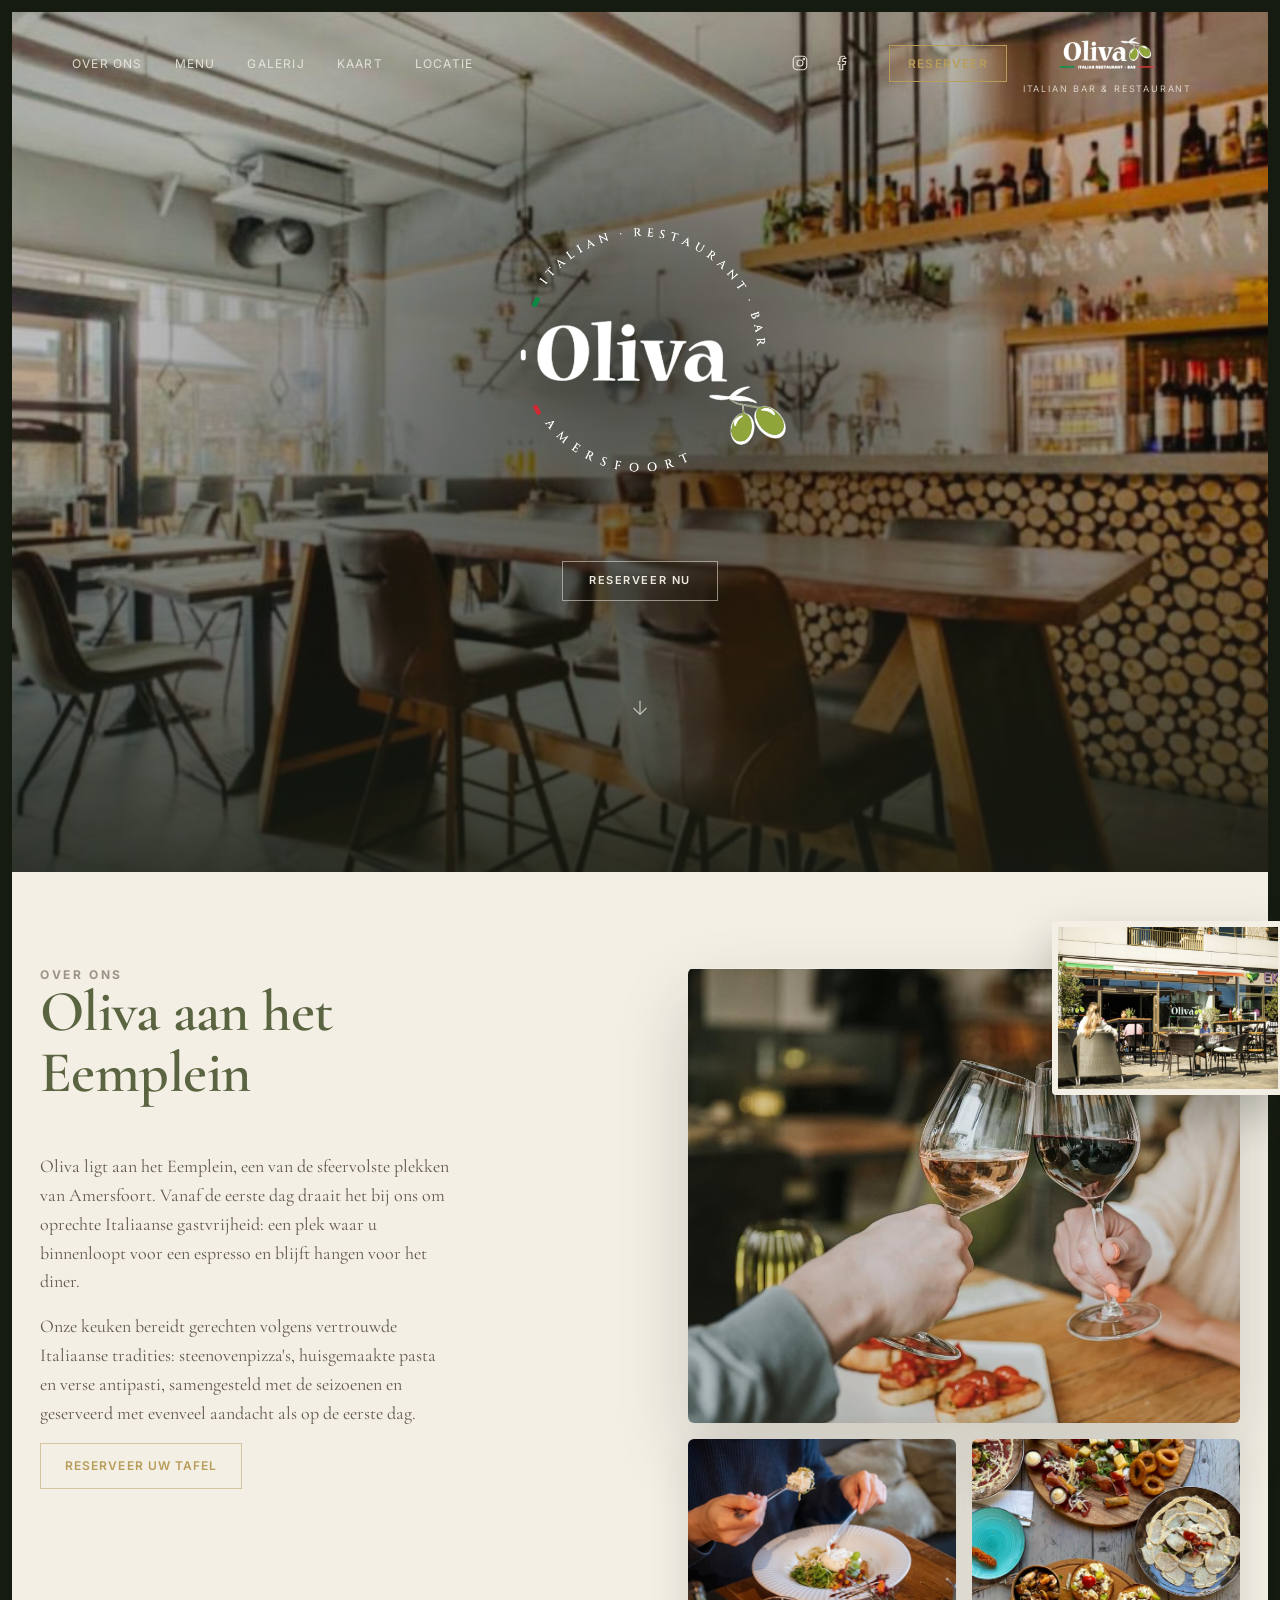
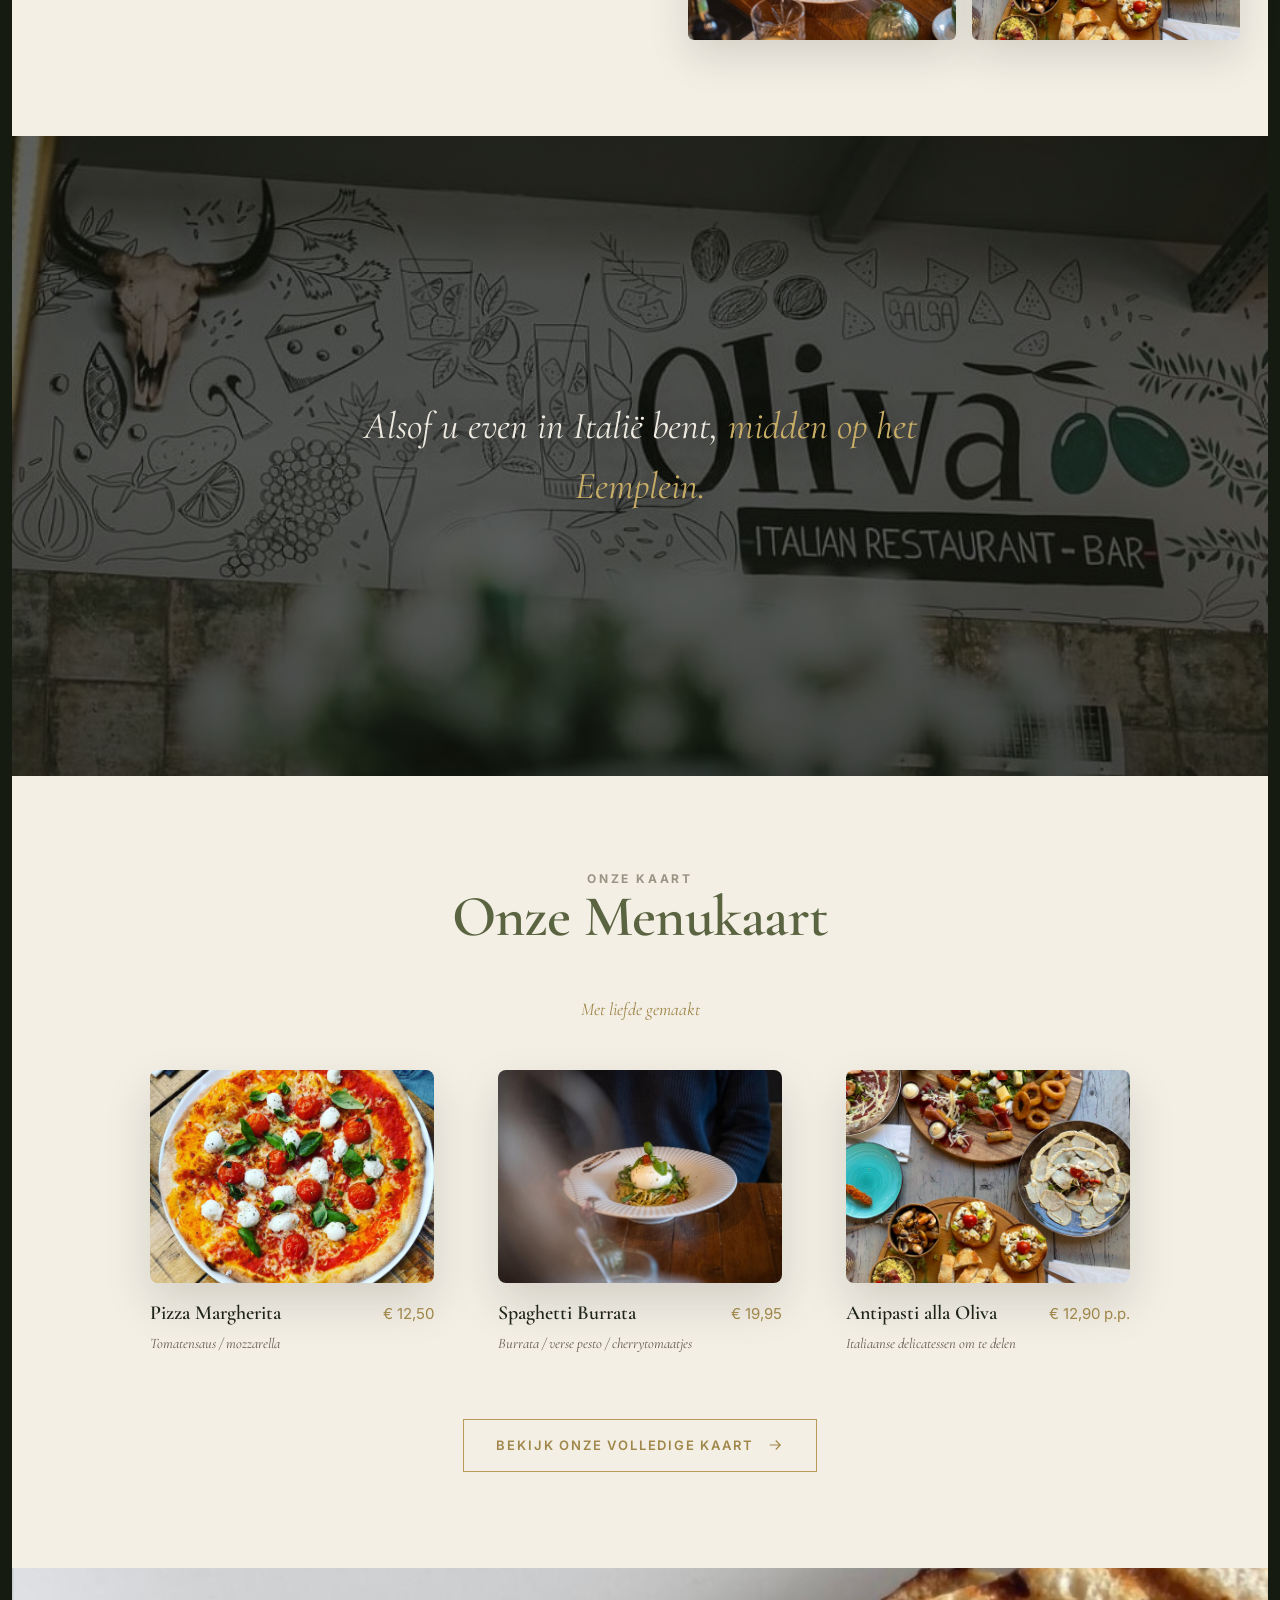
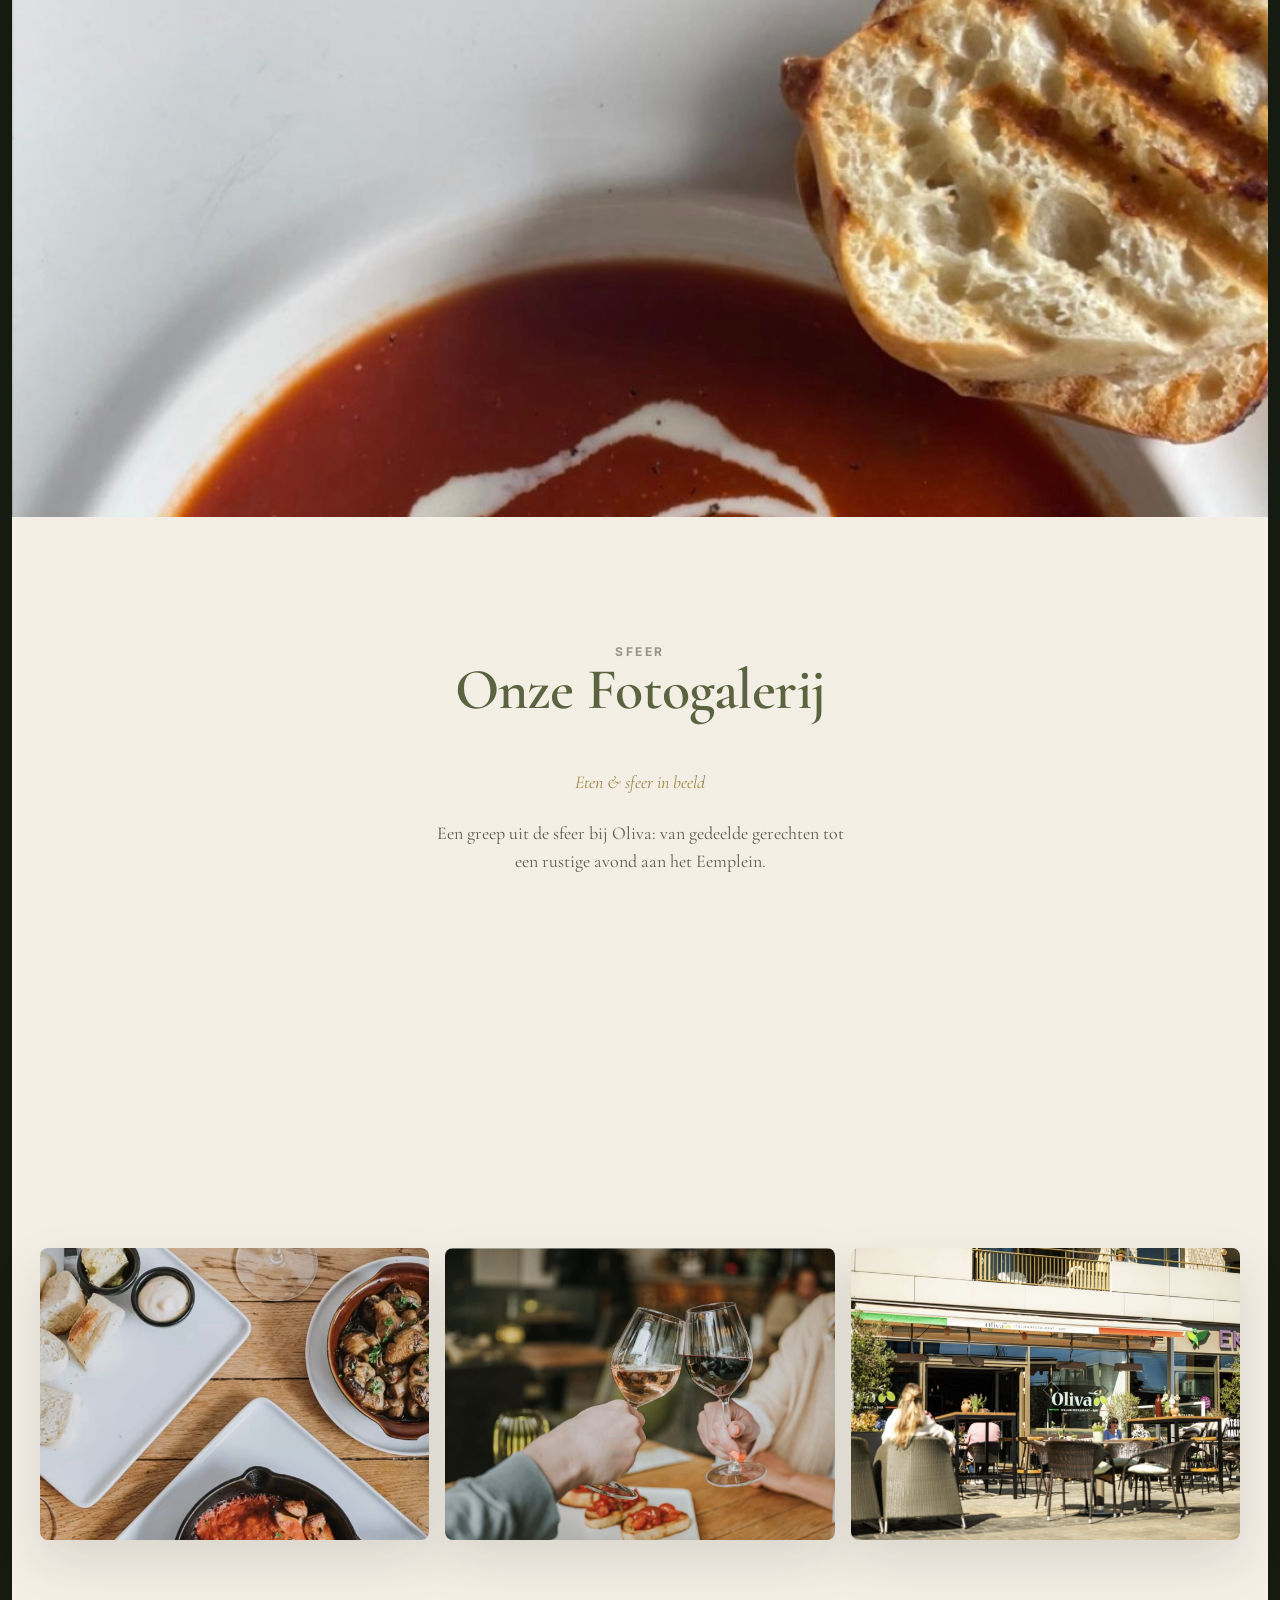
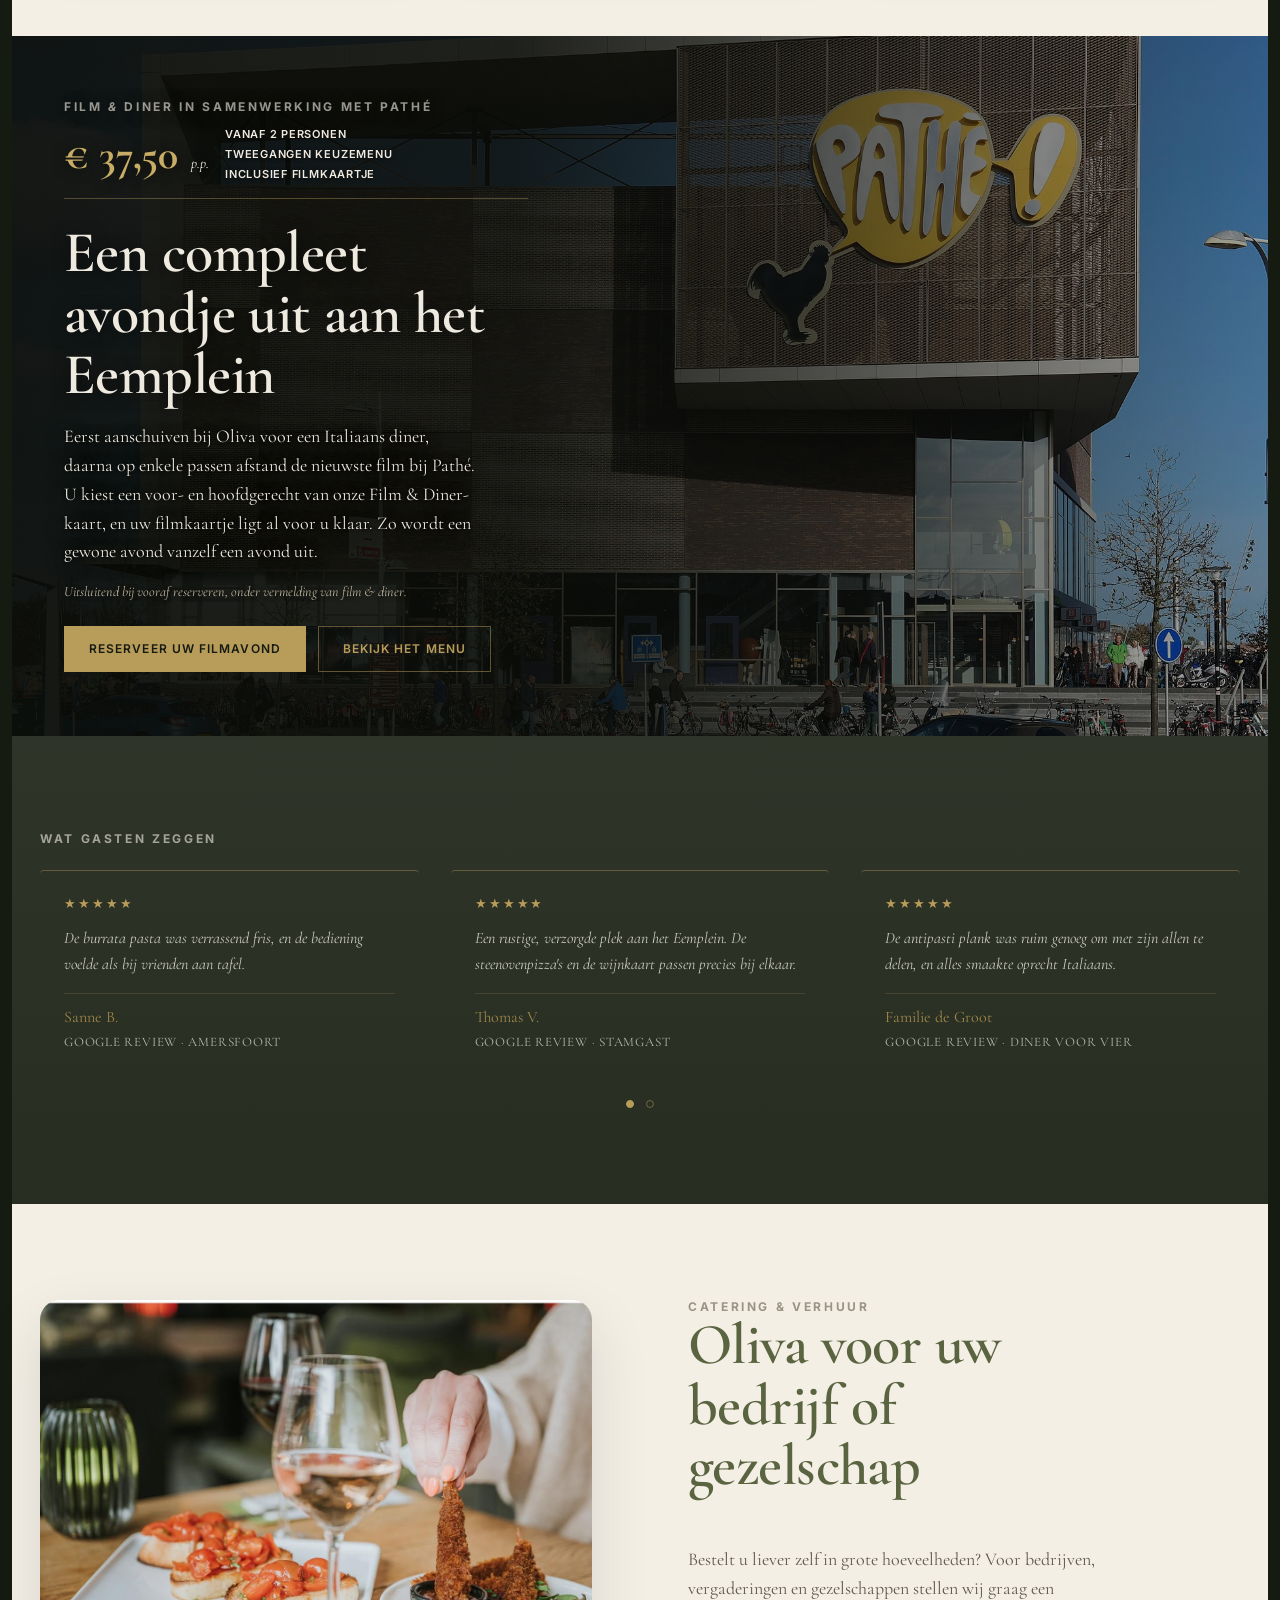
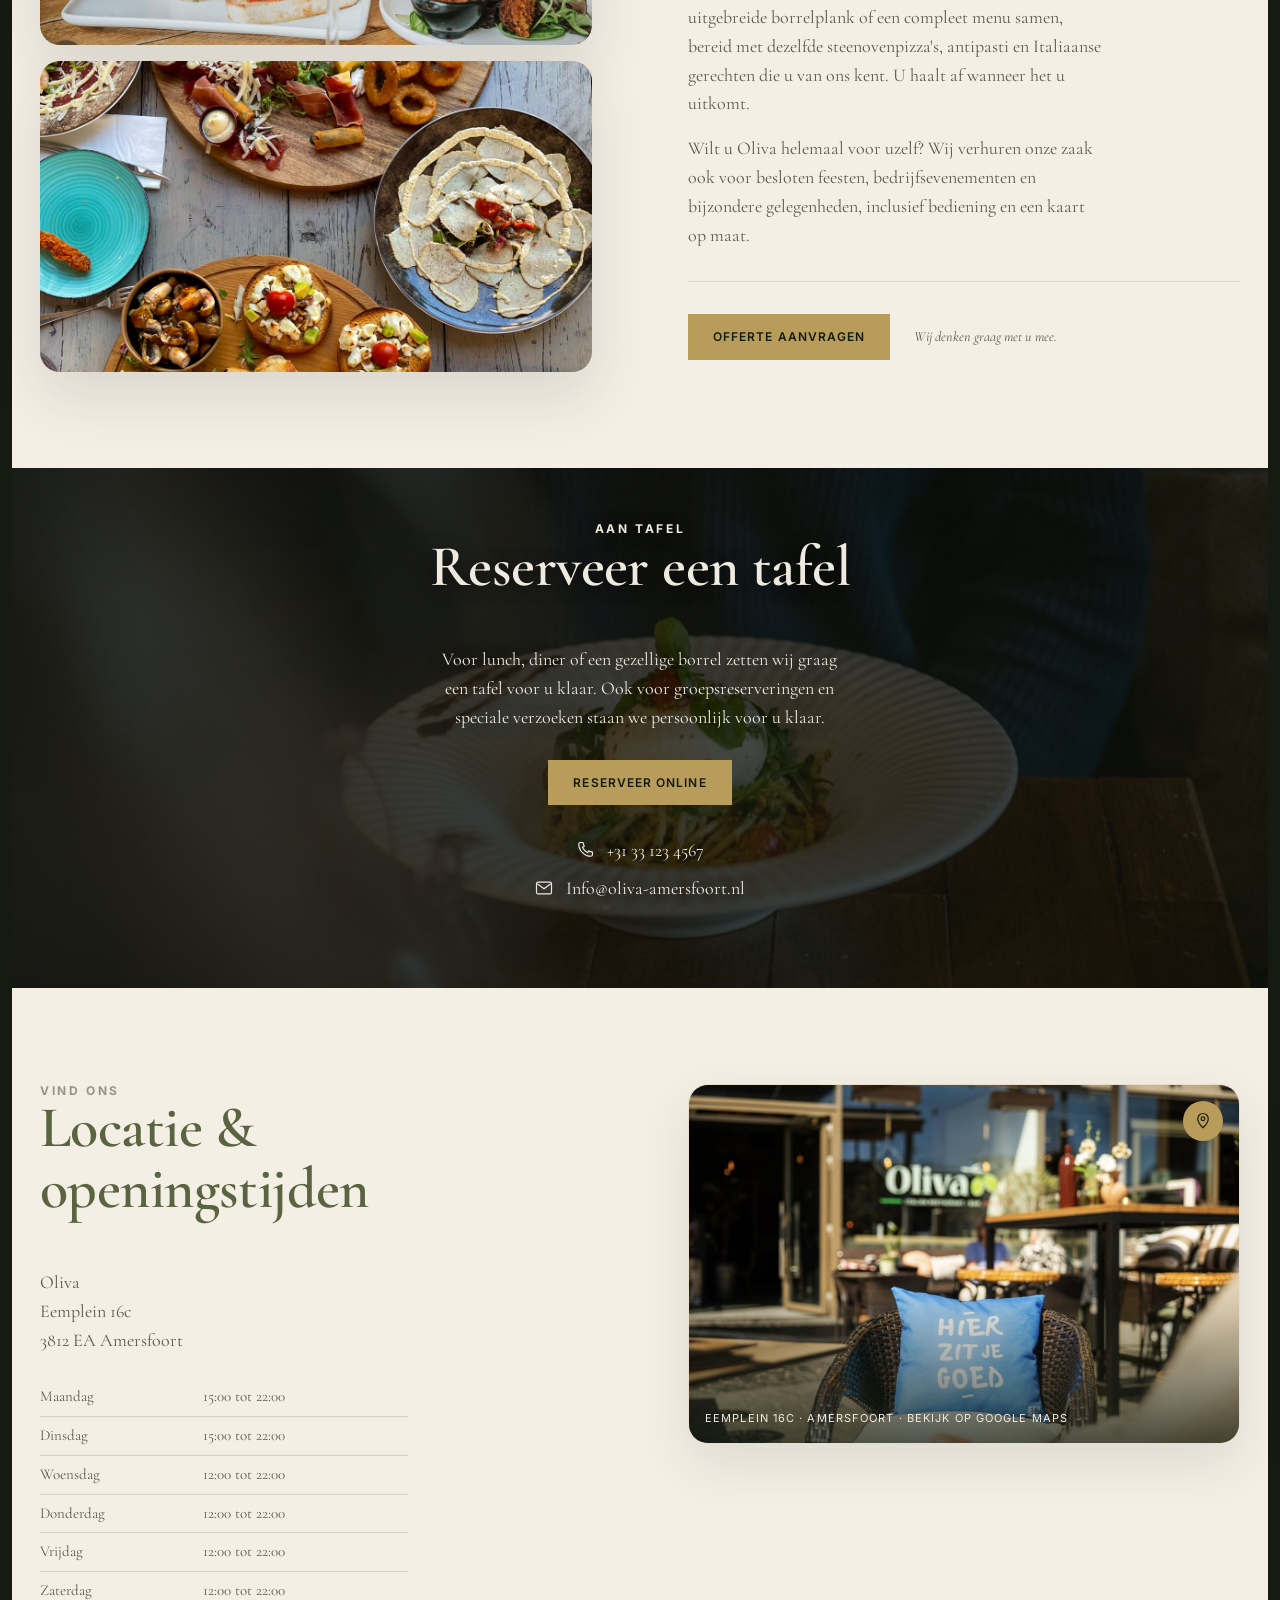
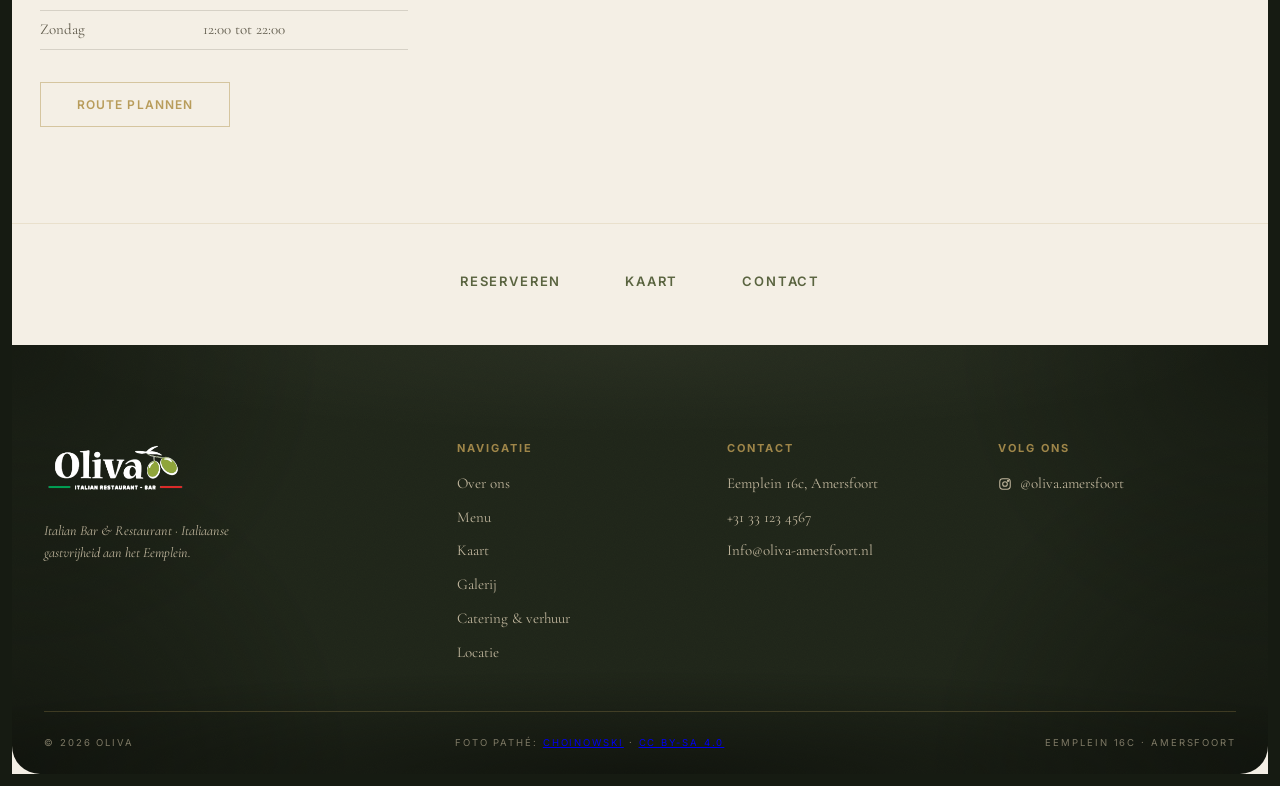
==== commit 58084b21: "Update contact e-mailadres naar Info@oliva-amersfoort.nl Co-Authored-By: Claude Fable 5 <noreply@ant" ====
--- a/index.html
+++ b/index.html
@@ -226,7 +226,7 @@
         <p class="section-body">Bestelt u liever zelf in grote hoeveelheden? Voor bedrijven, vergaderingen en gezelschappen stellen wij graag een uitgebreide borrelplank of een compleet menu samen, bereid met dezelfde steenovenpizza's, antipasti en Italiaanse gerechten die u van ons kent. U haalt af wanneer het u uitkomt.</p>
         <p class="section-body">Wilt u Oliva helemaal voor uzelf? Wij verhuren onze zaak ook voor besloten feesten, bedrijfsevenementen en bijzondere gelegenheden, inclusief bediening en een kaart op maat.</p>
         <div class="catering-cta">
-          <a href="mailto:reserveren@oliva-amersfoort.nl?subject=Cateringaanvraag" class="btn btn--primary">Offerte aanvragen</a>
+          <a href="mailto:Info@oliva-amersfoort.nl?subject=Cateringaanvraag" class="btn btn--primary">Offerte aanvragen</a>
           <span class="catering-cta__note">Wij denken graag met u mee.</span>
         </div>
       </div>
@@ -246,9 +246,9 @@
           <svg class="reserve-contact__icon" viewBox="0 0 24 24" width="20" height="20" fill="none" stroke="currentColor" stroke-width="1.4"><path d="M6.5 3h3l1.5 4.5-2 1.5a13 13 0 0 0 6 6l1.5-2 4.5 1.5v3a2 2 0 0 1-2 2C11.5 19.5 4.5 12.5 4.5 5a2 2 0 0 1 2-2z"/></svg>
           <span>+31 33 123 4567</span>
         </a>
-        <a href="mailto:reserveren@oliva-amersfoort.nl" class="reserve-contact__row">
+        <a href="mailto:Info@oliva-amersfoort.nl" class="reserve-contact__row">
           <svg class="reserve-contact__icon" viewBox="0 0 24 24" width="20" height="20" fill="none" stroke="currentColor" stroke-width="1.4"><rect x="3" y="5" width="18" height="14" rx="2"/><path d="m4 7 8 6 8-6"/></svg>
-          <span>reserveren@oliva-amersfoort.nl</span>
+          <span>Info@oliva-amersfoort.nl</span>
         </a>
       </div>
     </div>
@@ -317,7 +317,7 @@
       <div class="footer__links">
         <a href="https://maps.google.com/?q=Eemplein+16c,+3812+EA+Amersfoort" target="_blank" rel="noopener">Eemplein 16c, Amersfoort</a>
         <a href="tel:+31331234567">+31 33 123 4567</a>
-        <a href="mailto:reserveren@oliva-amersfoort.nl">reserveren@oliva-amersfoort.nl</a>
+        <a href="mailto:Info@oliva-amersfoort.nl">Info@oliva-amersfoort.nl</a>
       </div>
     </div>
     <div class="footer__col">
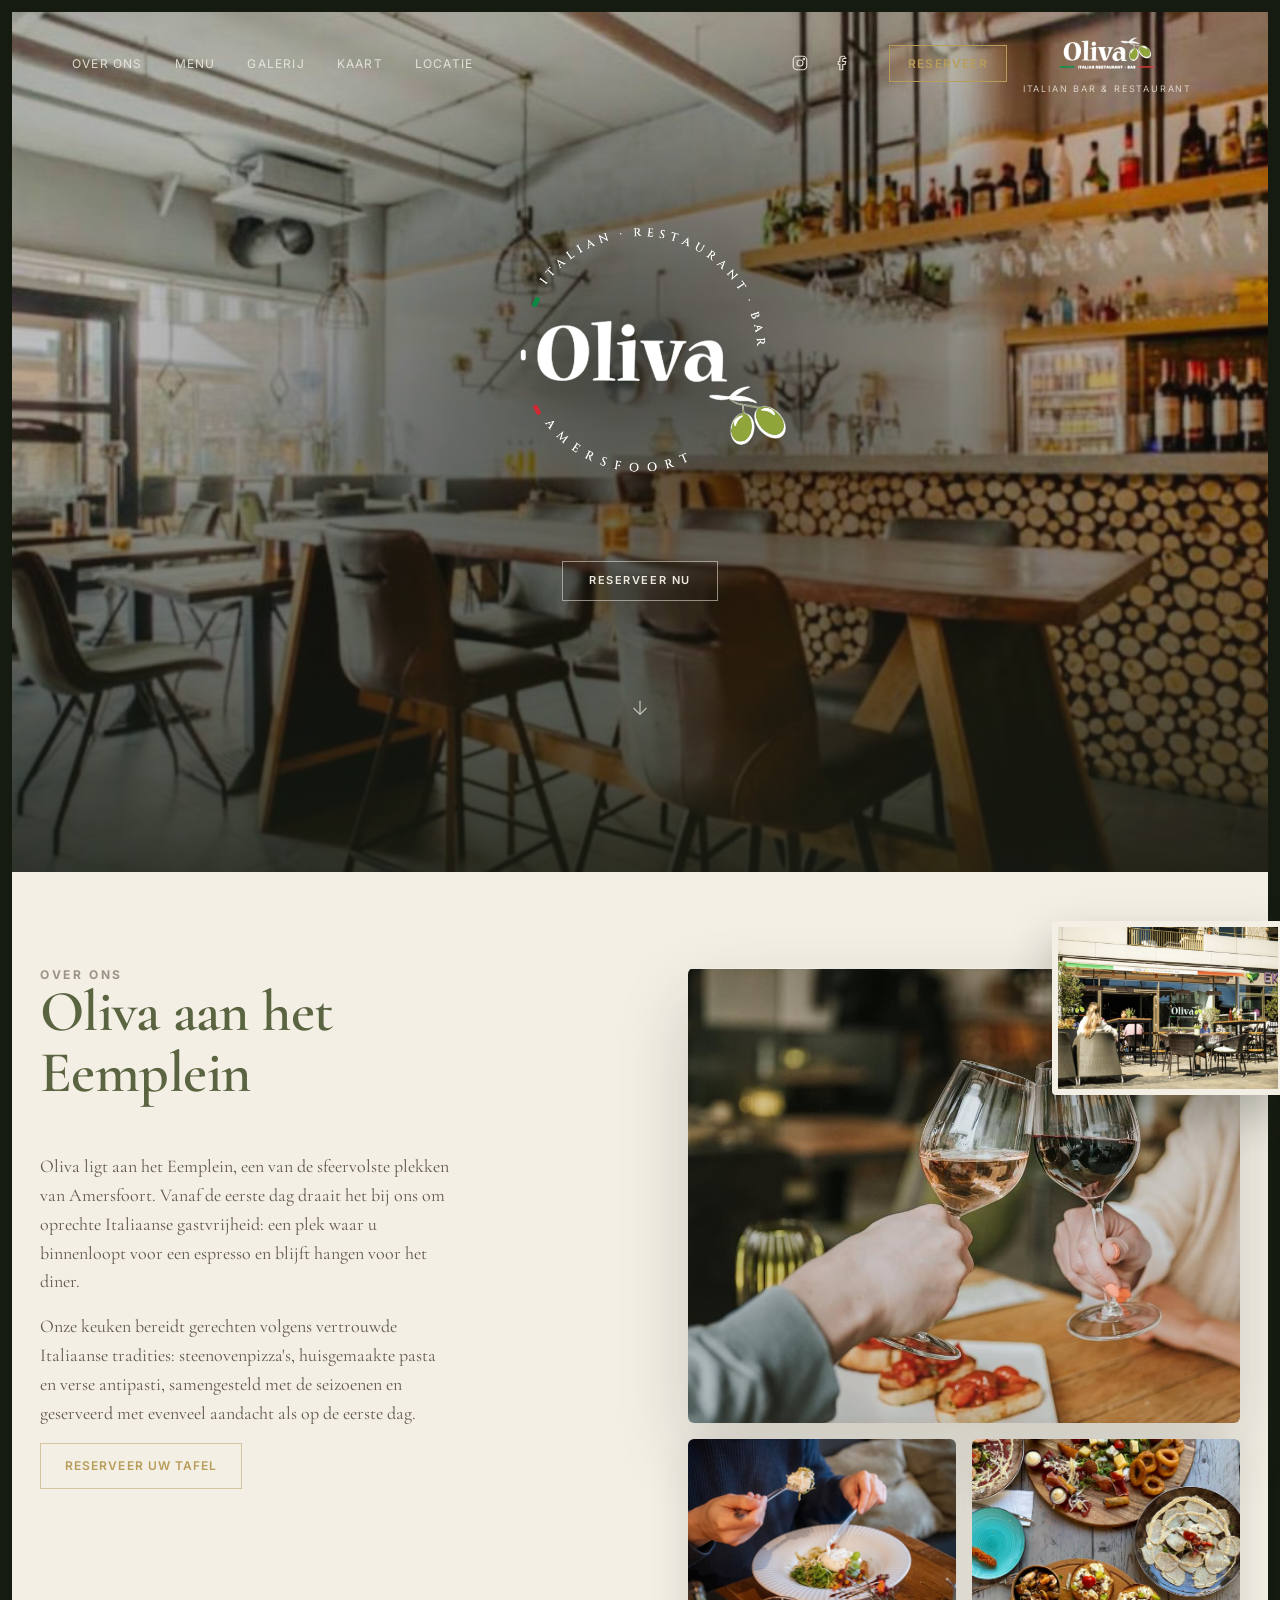
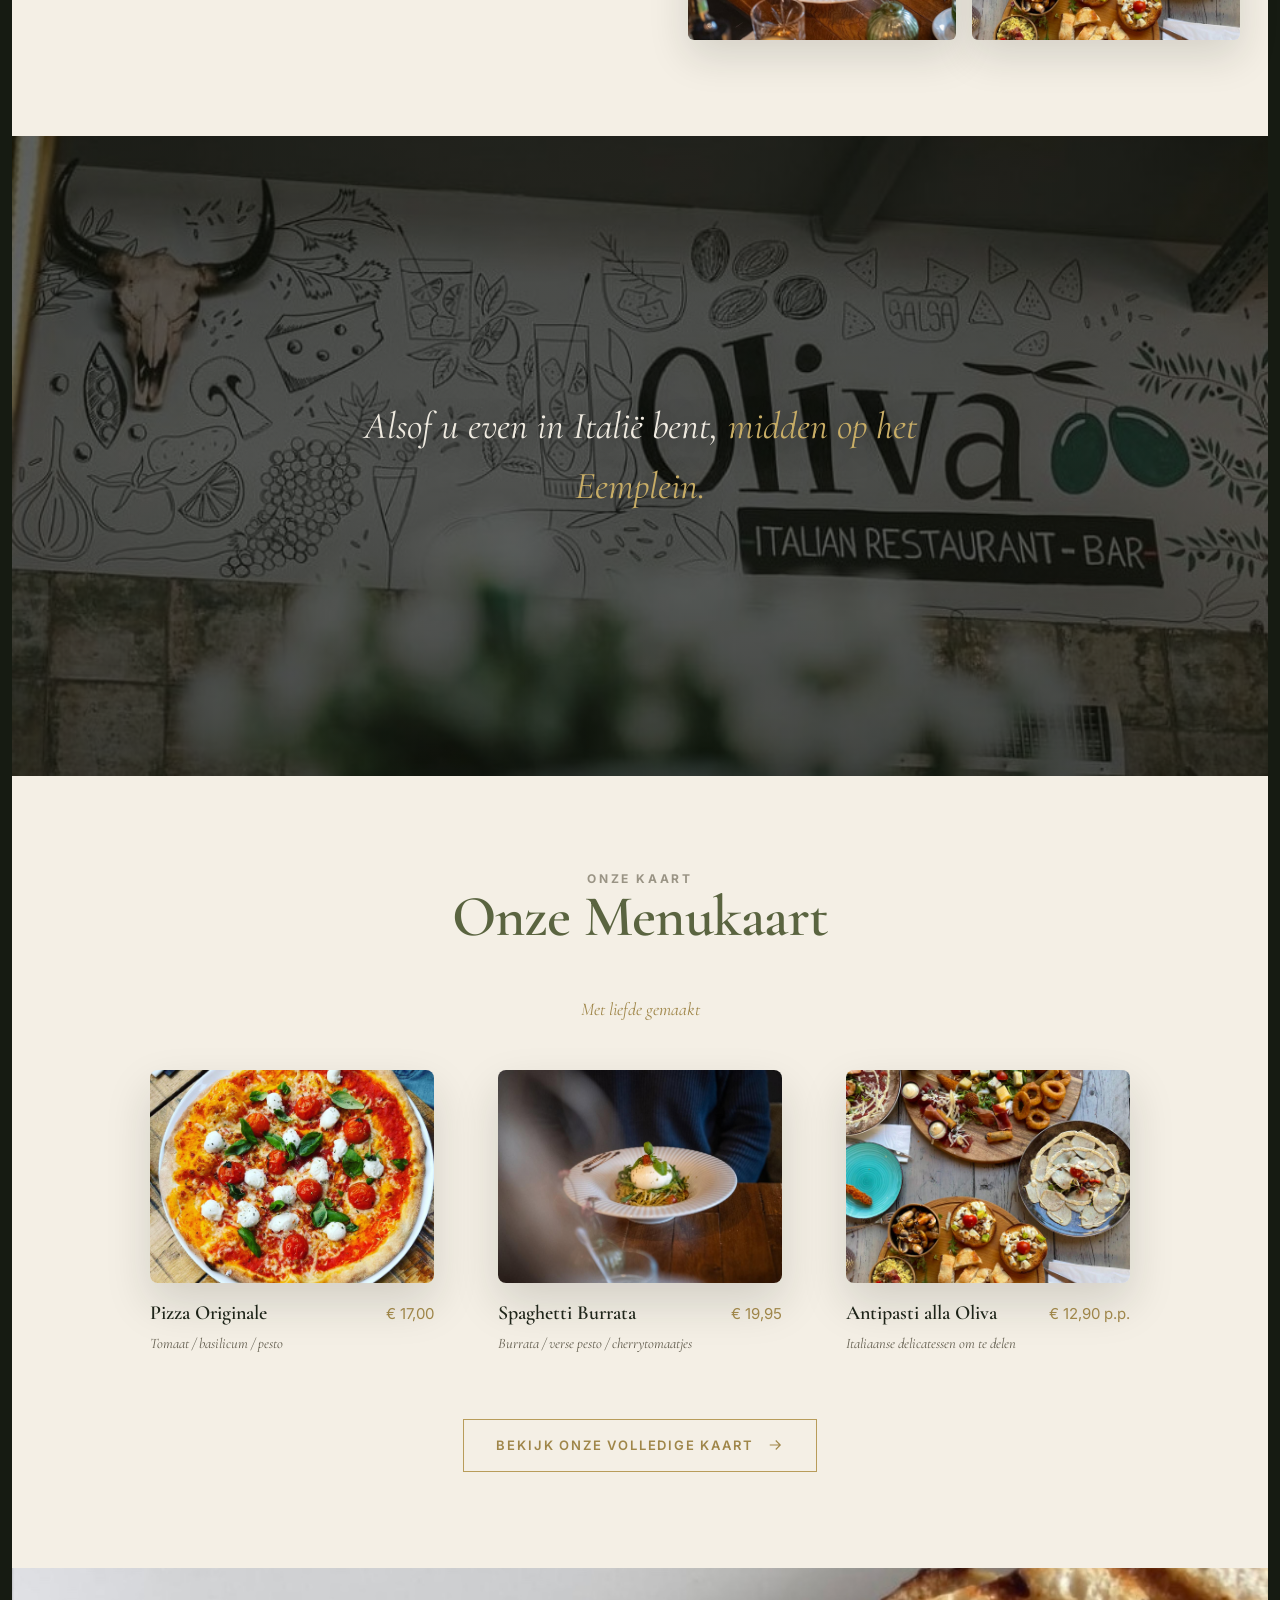
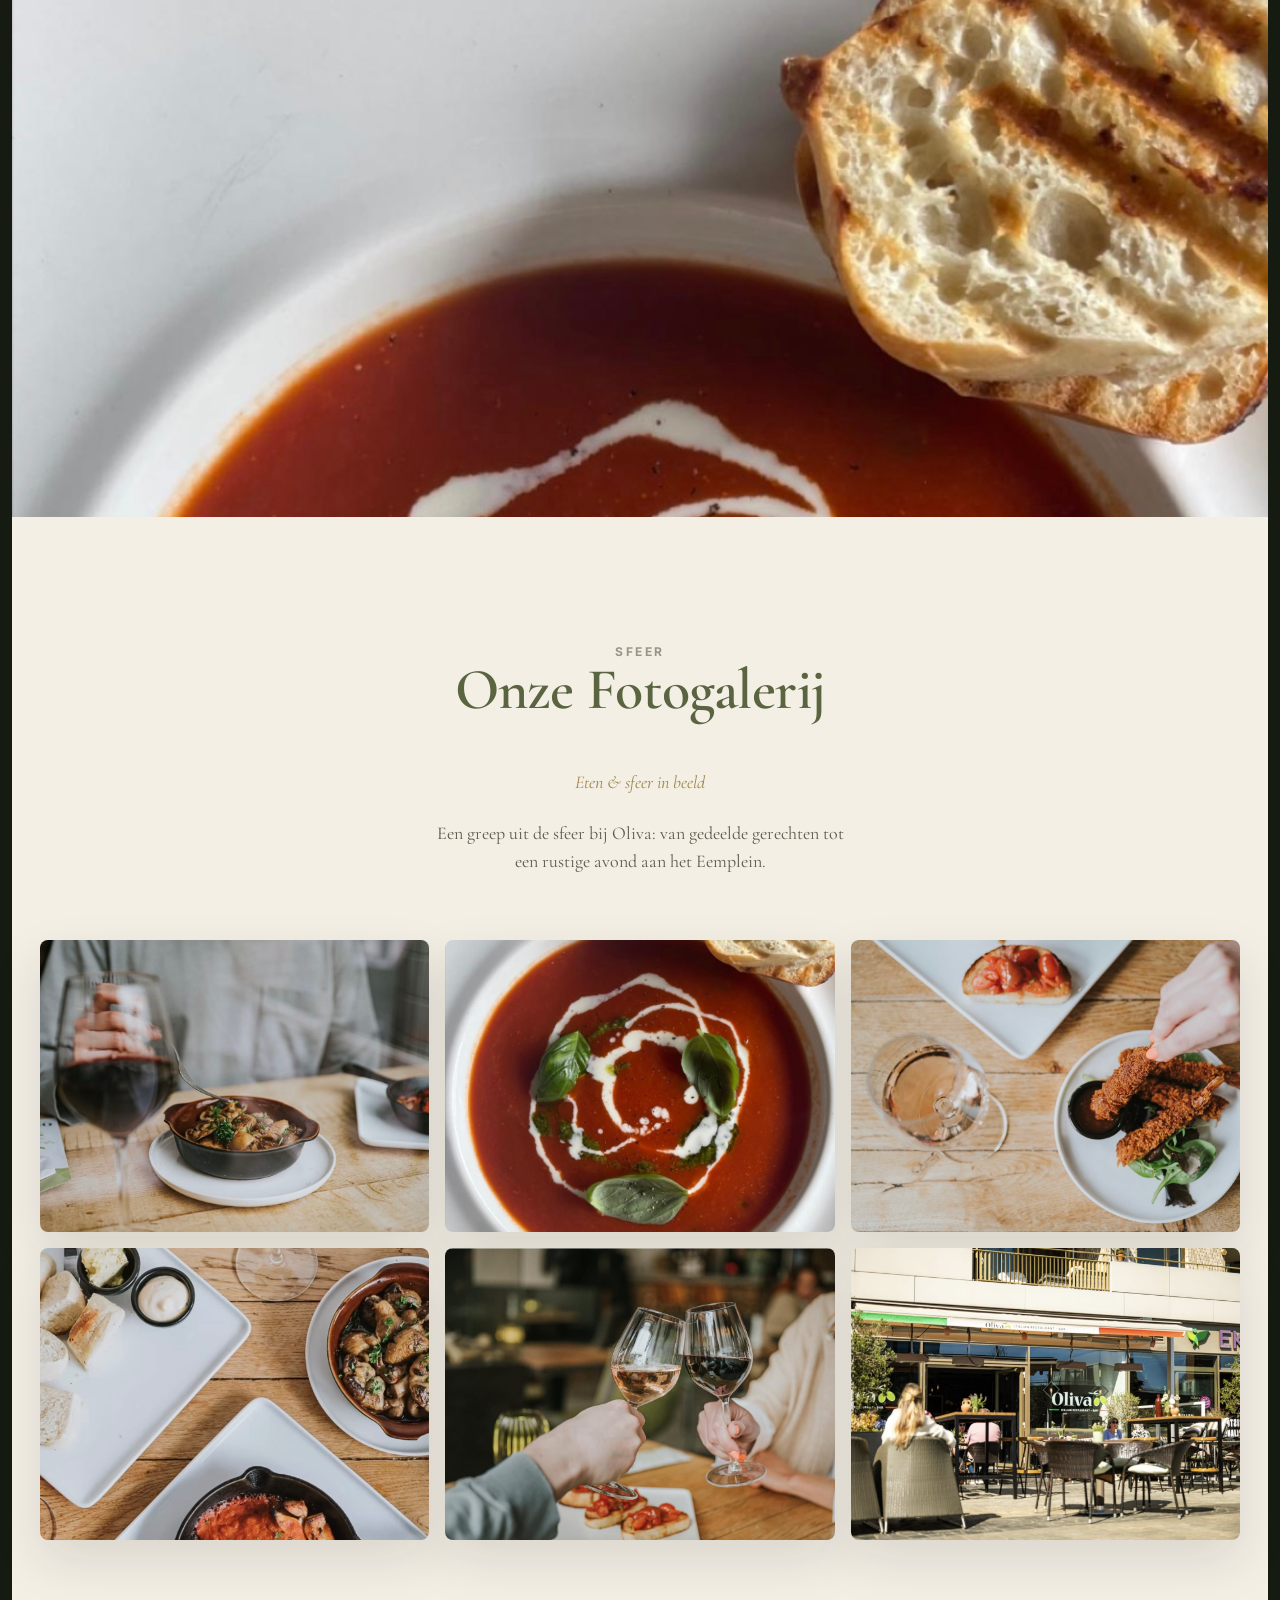
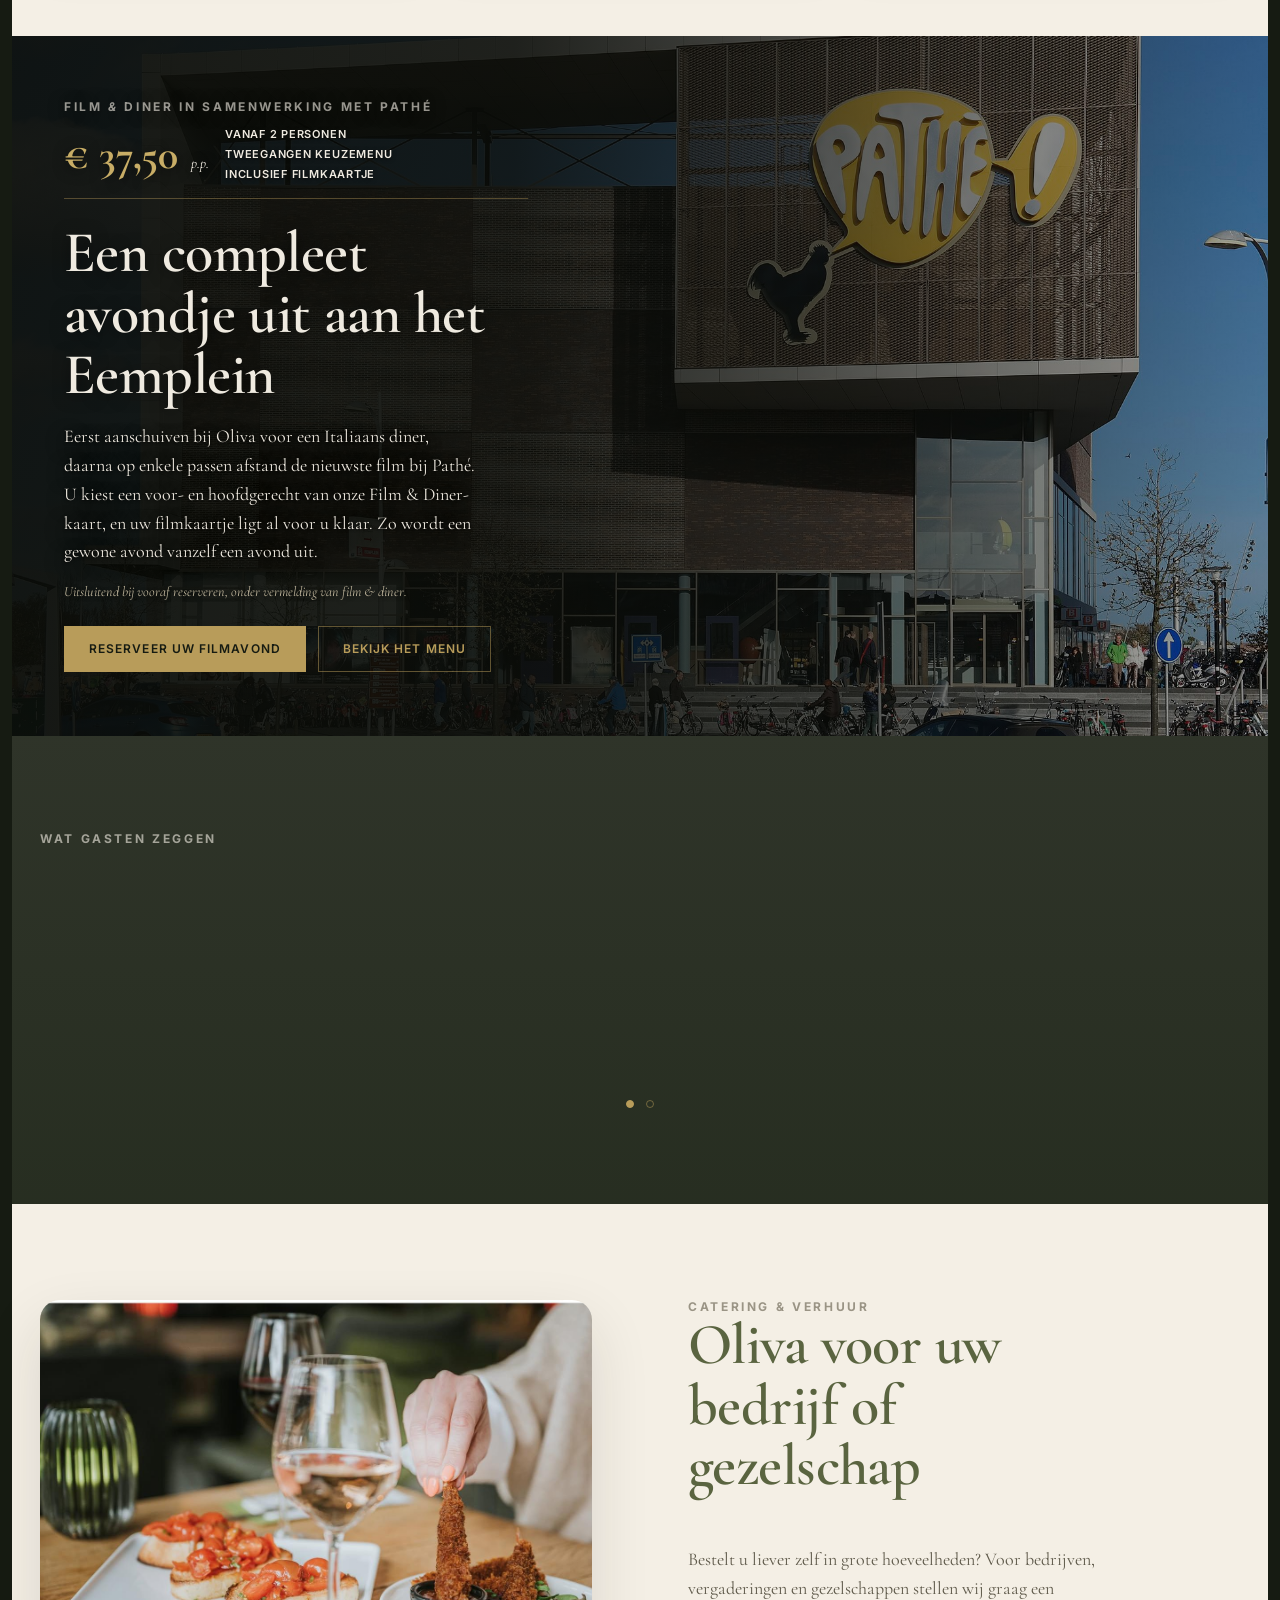
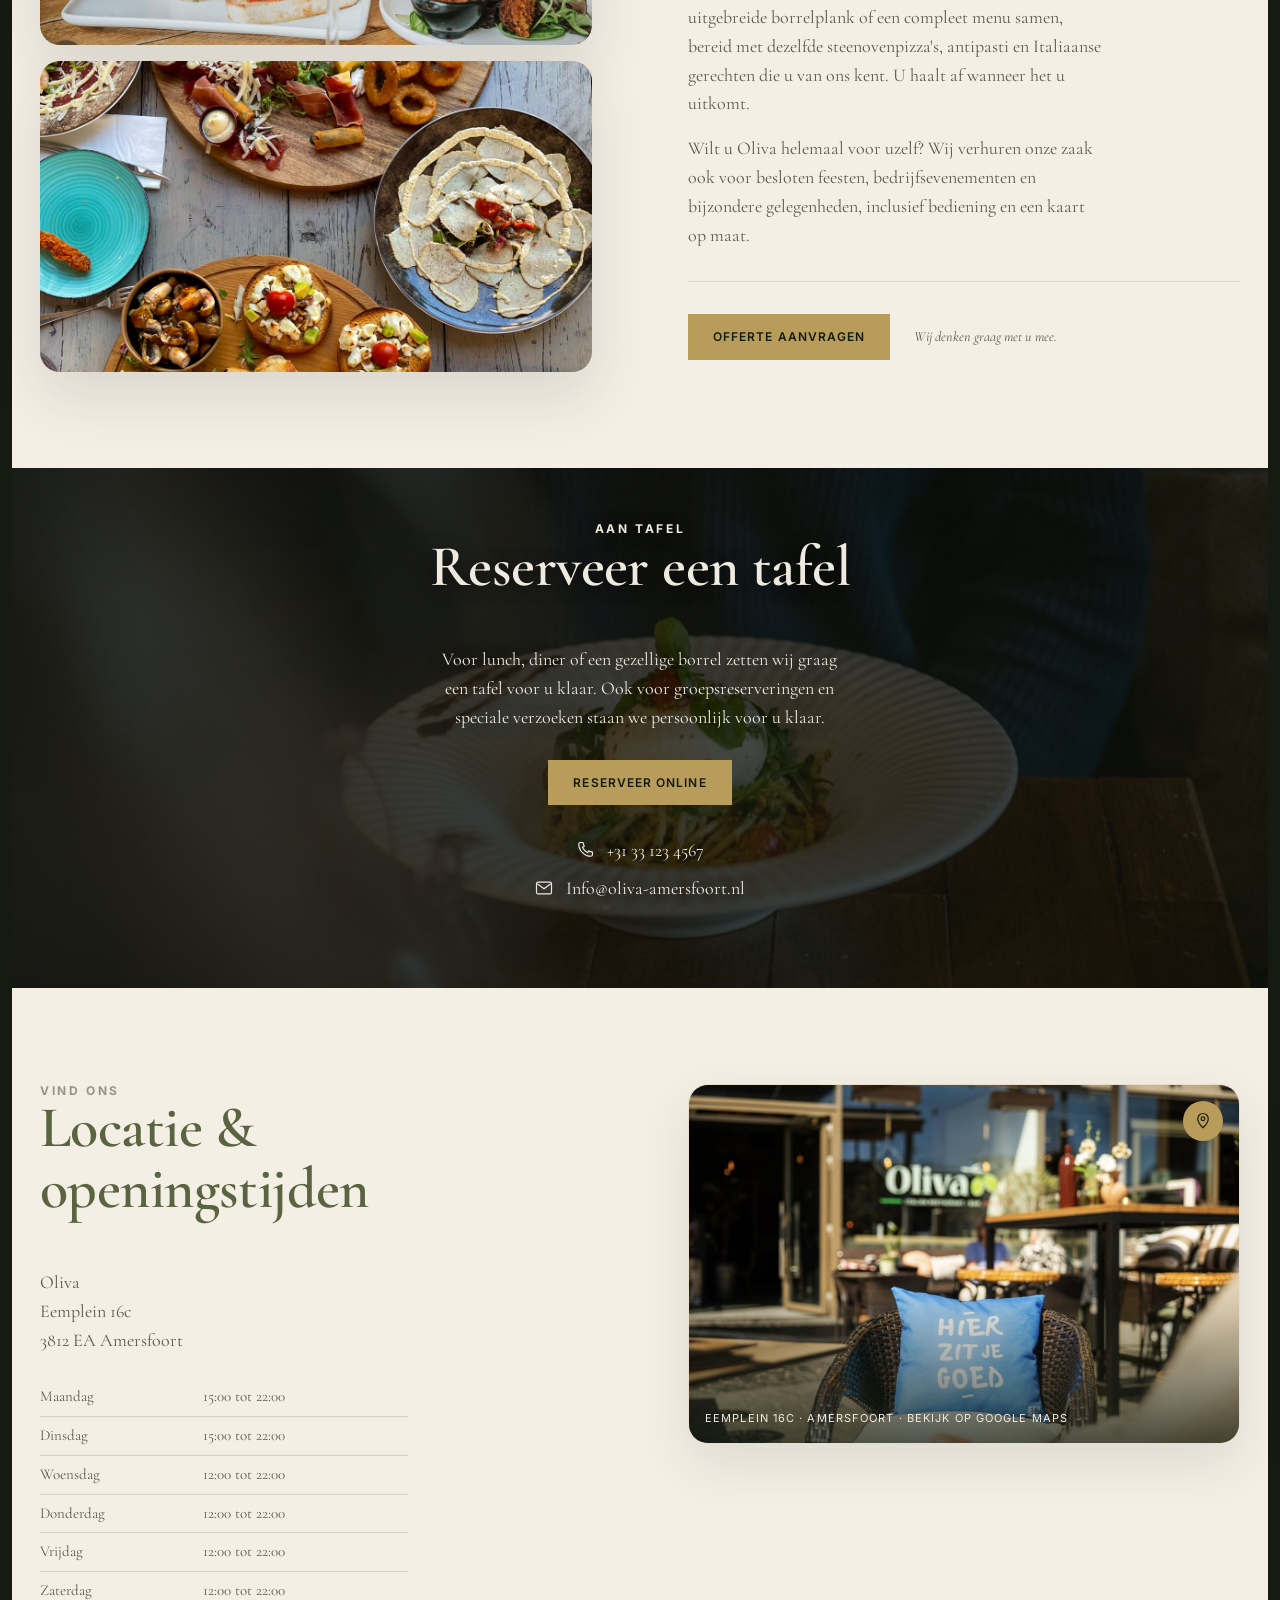
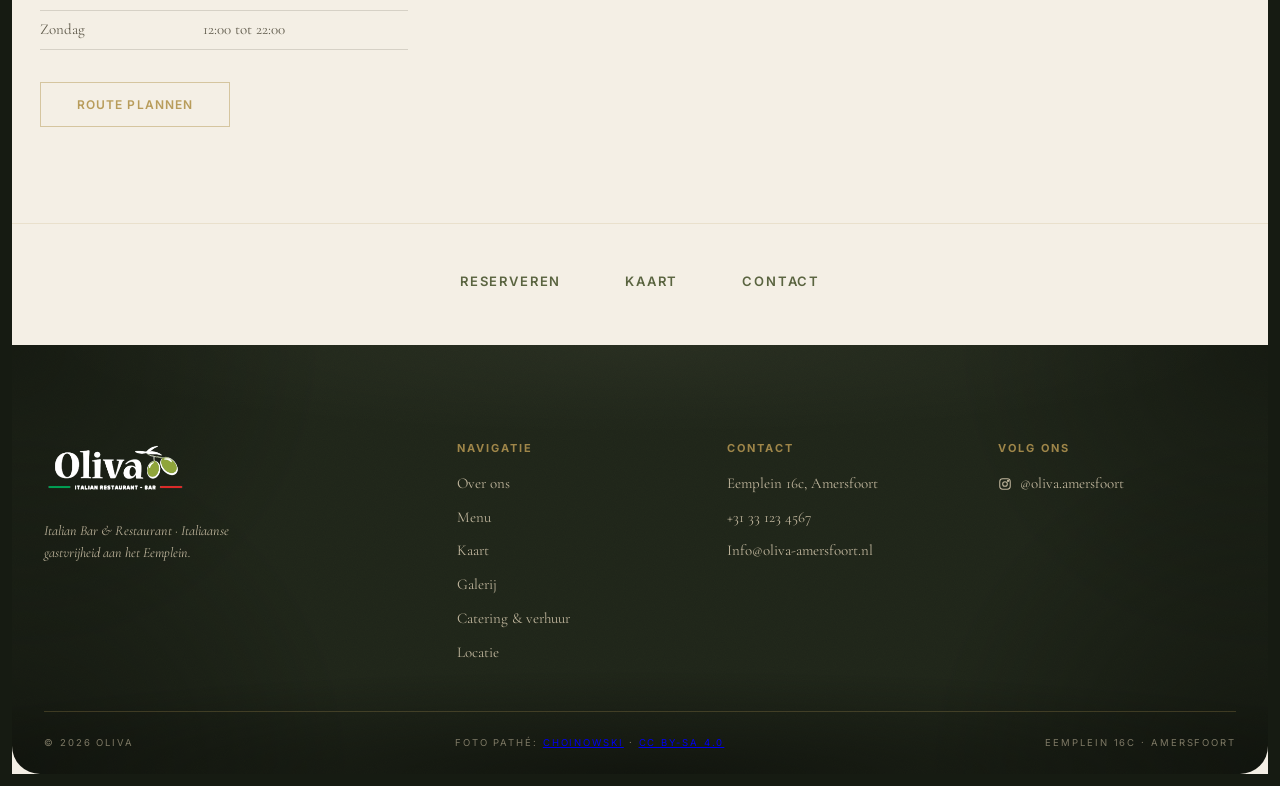
==== commit 90895823: "Update homepage-menupreview naar Pizza Originale en vul Dolci aan Homepage toont nu Pizza Originale " ====
--- a/index.html
+++ b/index.html
@@ -97,9 +97,9 @@
       <p class="section-lede">Met liefde gemaakt</p>
       <div class="menukaart-cols">
         <div class="menukaart-col">
-          <div class="menukaart-col__photo" style="background-image:url('brand_assets/oliva/photos/pizza.jpg')" role="img" aria-label="Pizza Margherita bij Oliva"></div>
-          <div class="menukaart-col__main"><span class="menukaart-col__title">Pizza Margherita</span><span class="menukaart-col__price">€ 12,50</span></div>
-          <p class="menukaart-col__body">Tomatensaus / mozzarella</p>
+          <div class="menukaart-col__photo" style="background-image:url('brand_assets/oliva/photos/pizza.jpg')" role="img" aria-label="Pizza Originale bij Oliva"></div>
+          <div class="menukaart-col__main"><span class="menukaart-col__title">Pizza Originale</span><span class="menukaart-col__price">€ 17,00</span></div>
+          <p class="menukaart-col__body">Tomaat / basilicum / pesto</p>
         </div>
         <div class="menukaart-col">
           <div class="menukaart-col__photo" style="background-image:url('brand_assets/oliva/photos/gerecht-02.jpg')" role="img" aria-label="Spaghetti Burrata bij Oliva"></div>
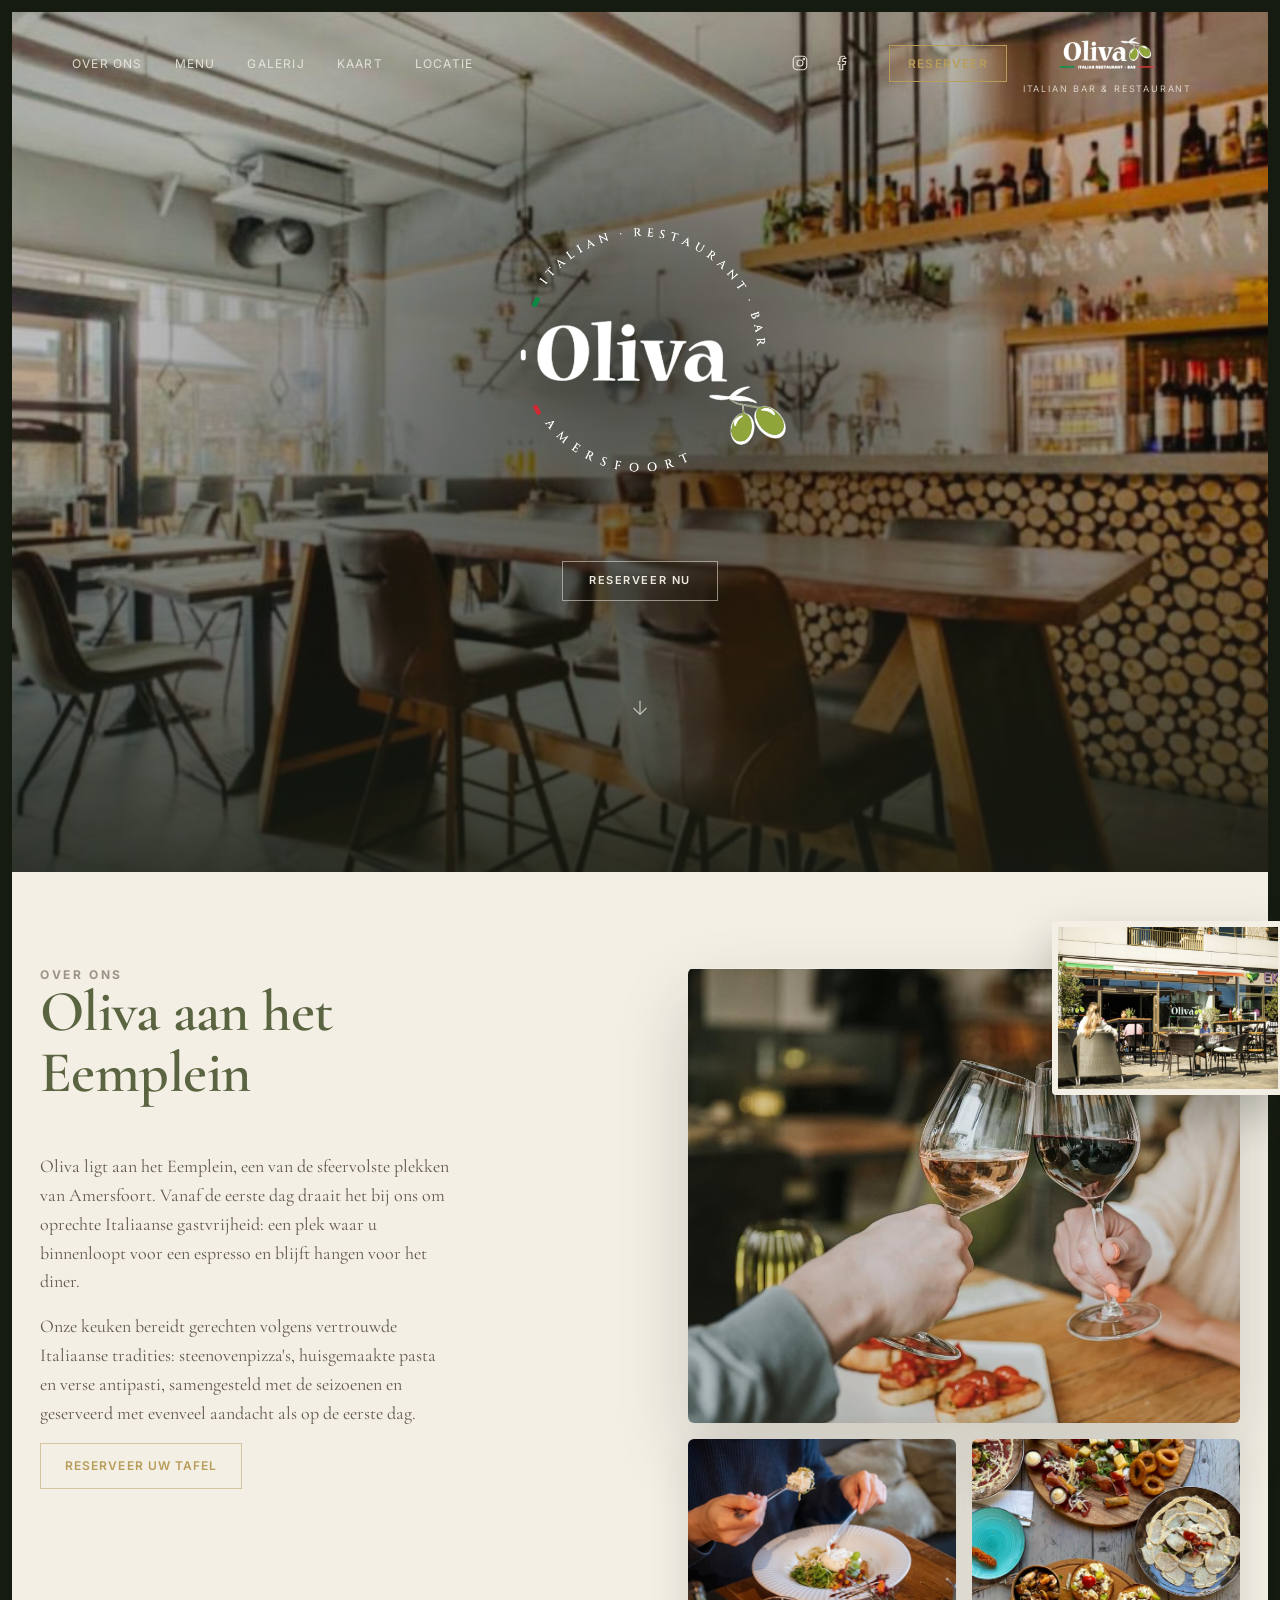
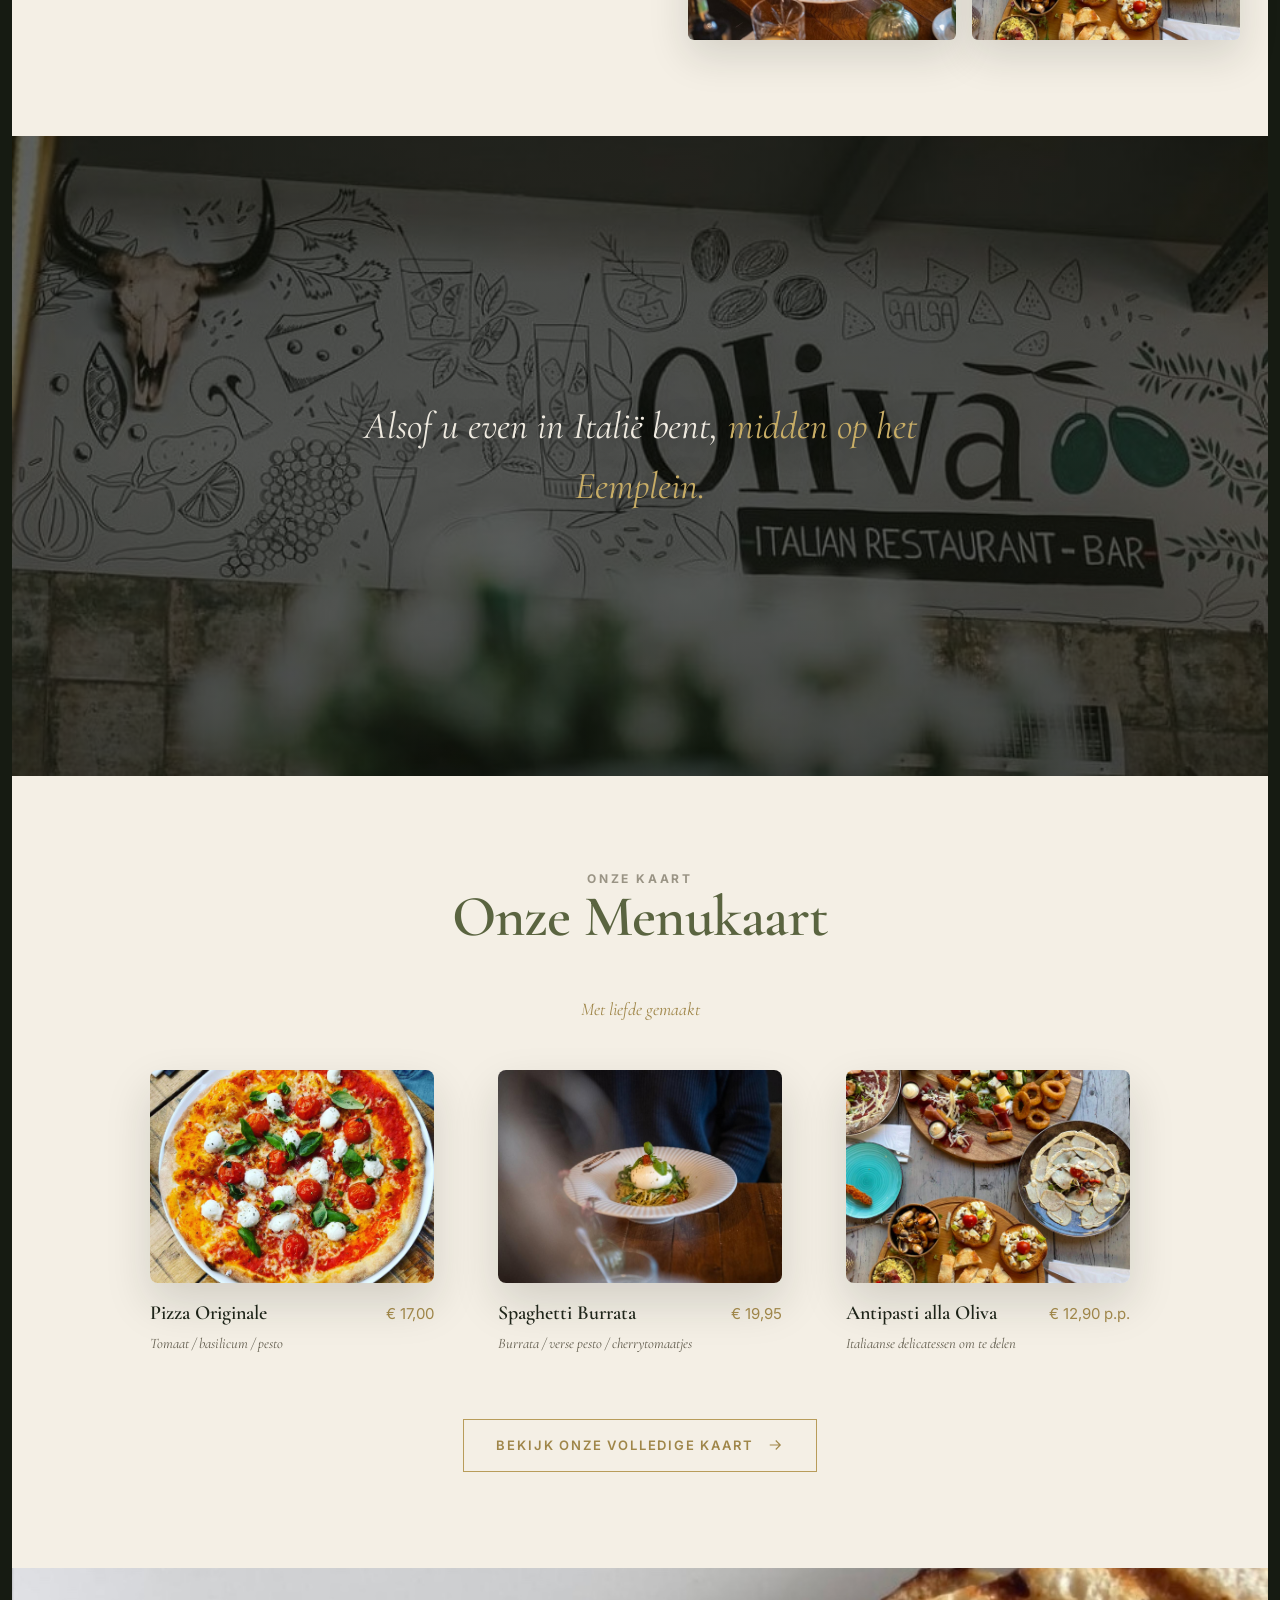
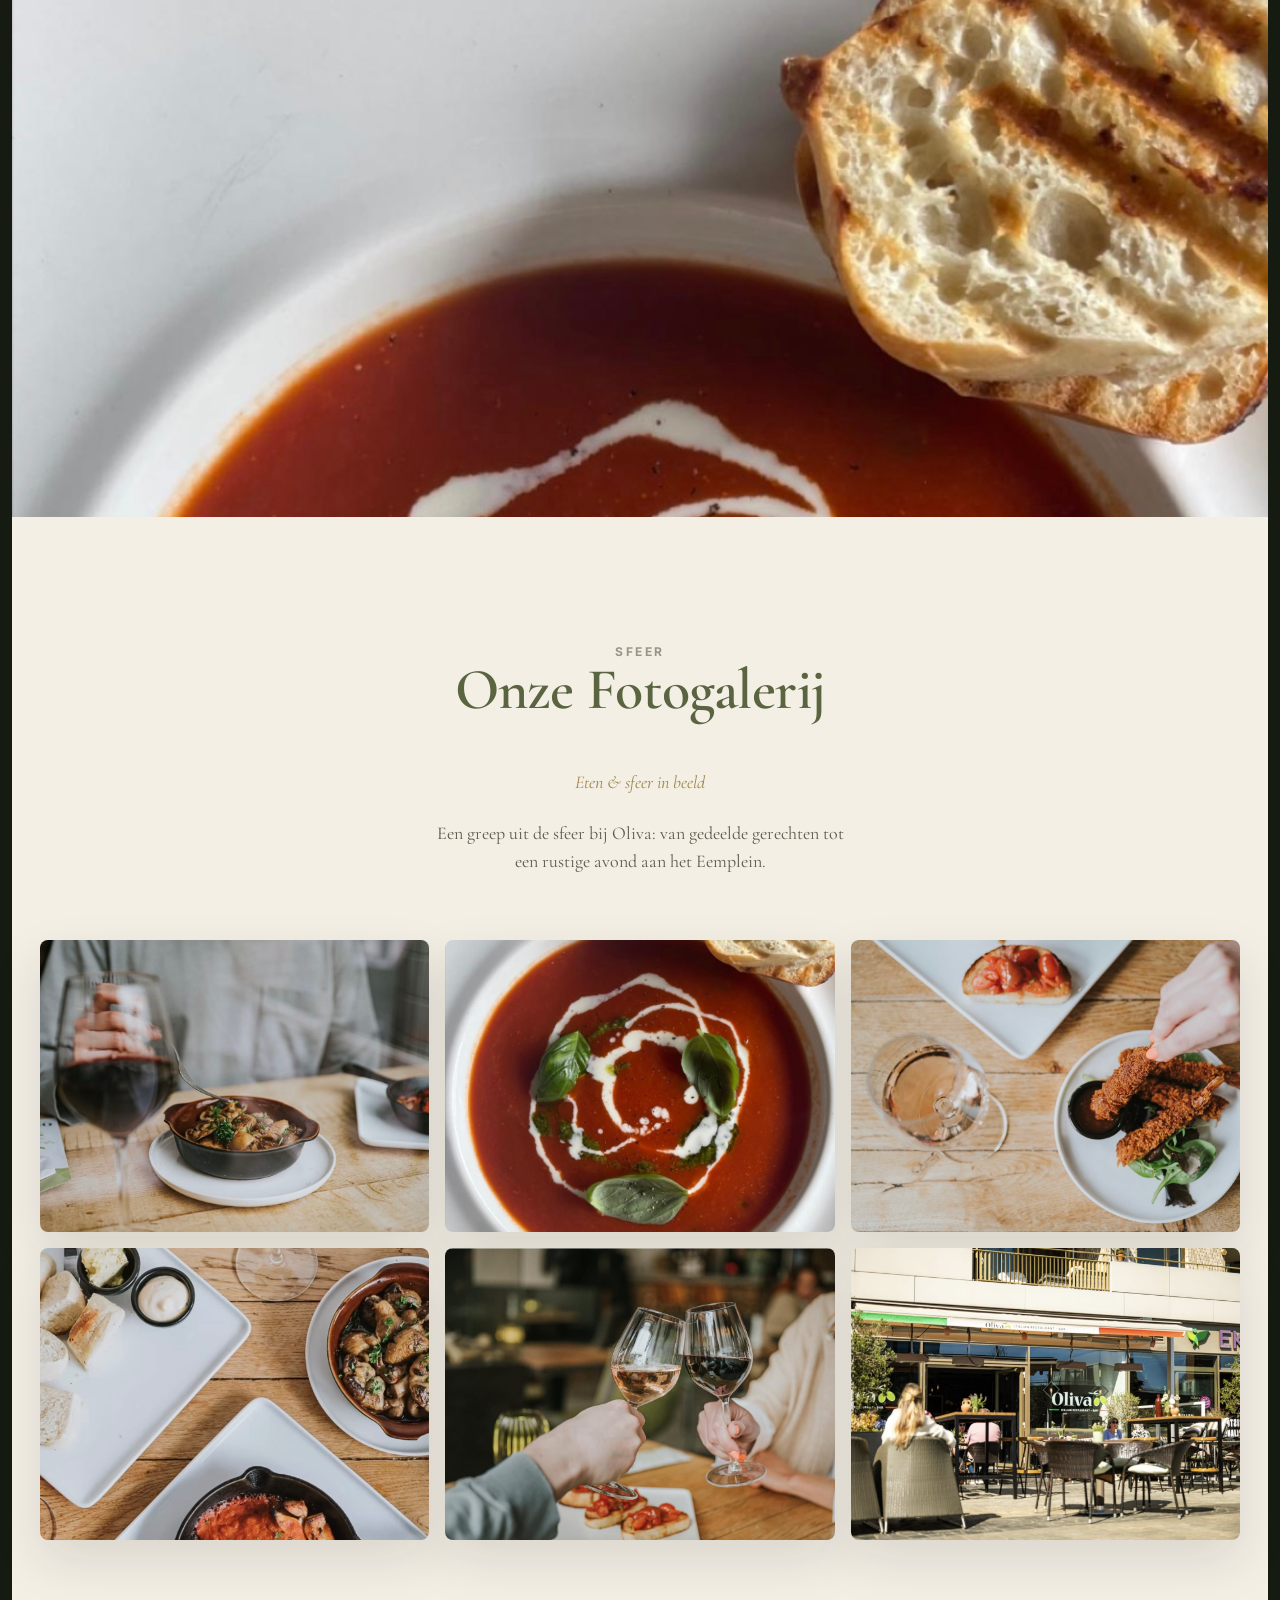
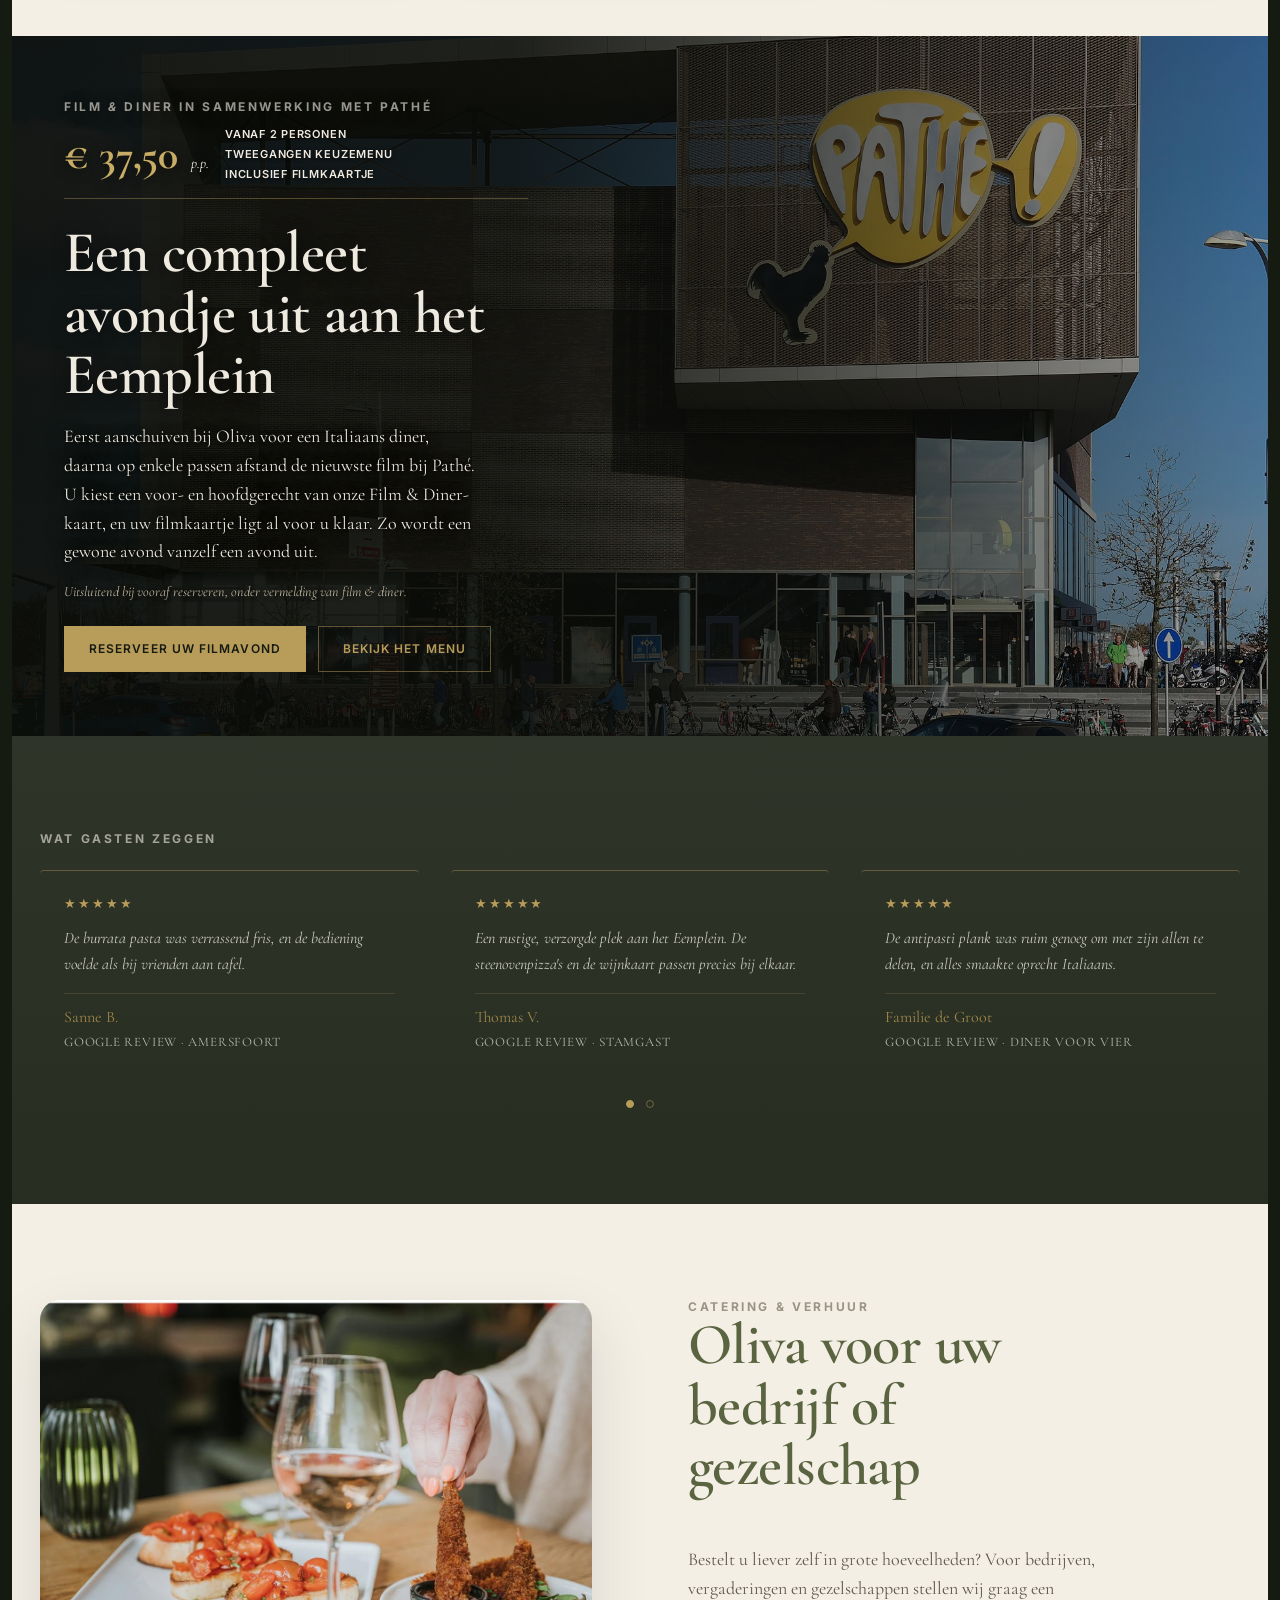
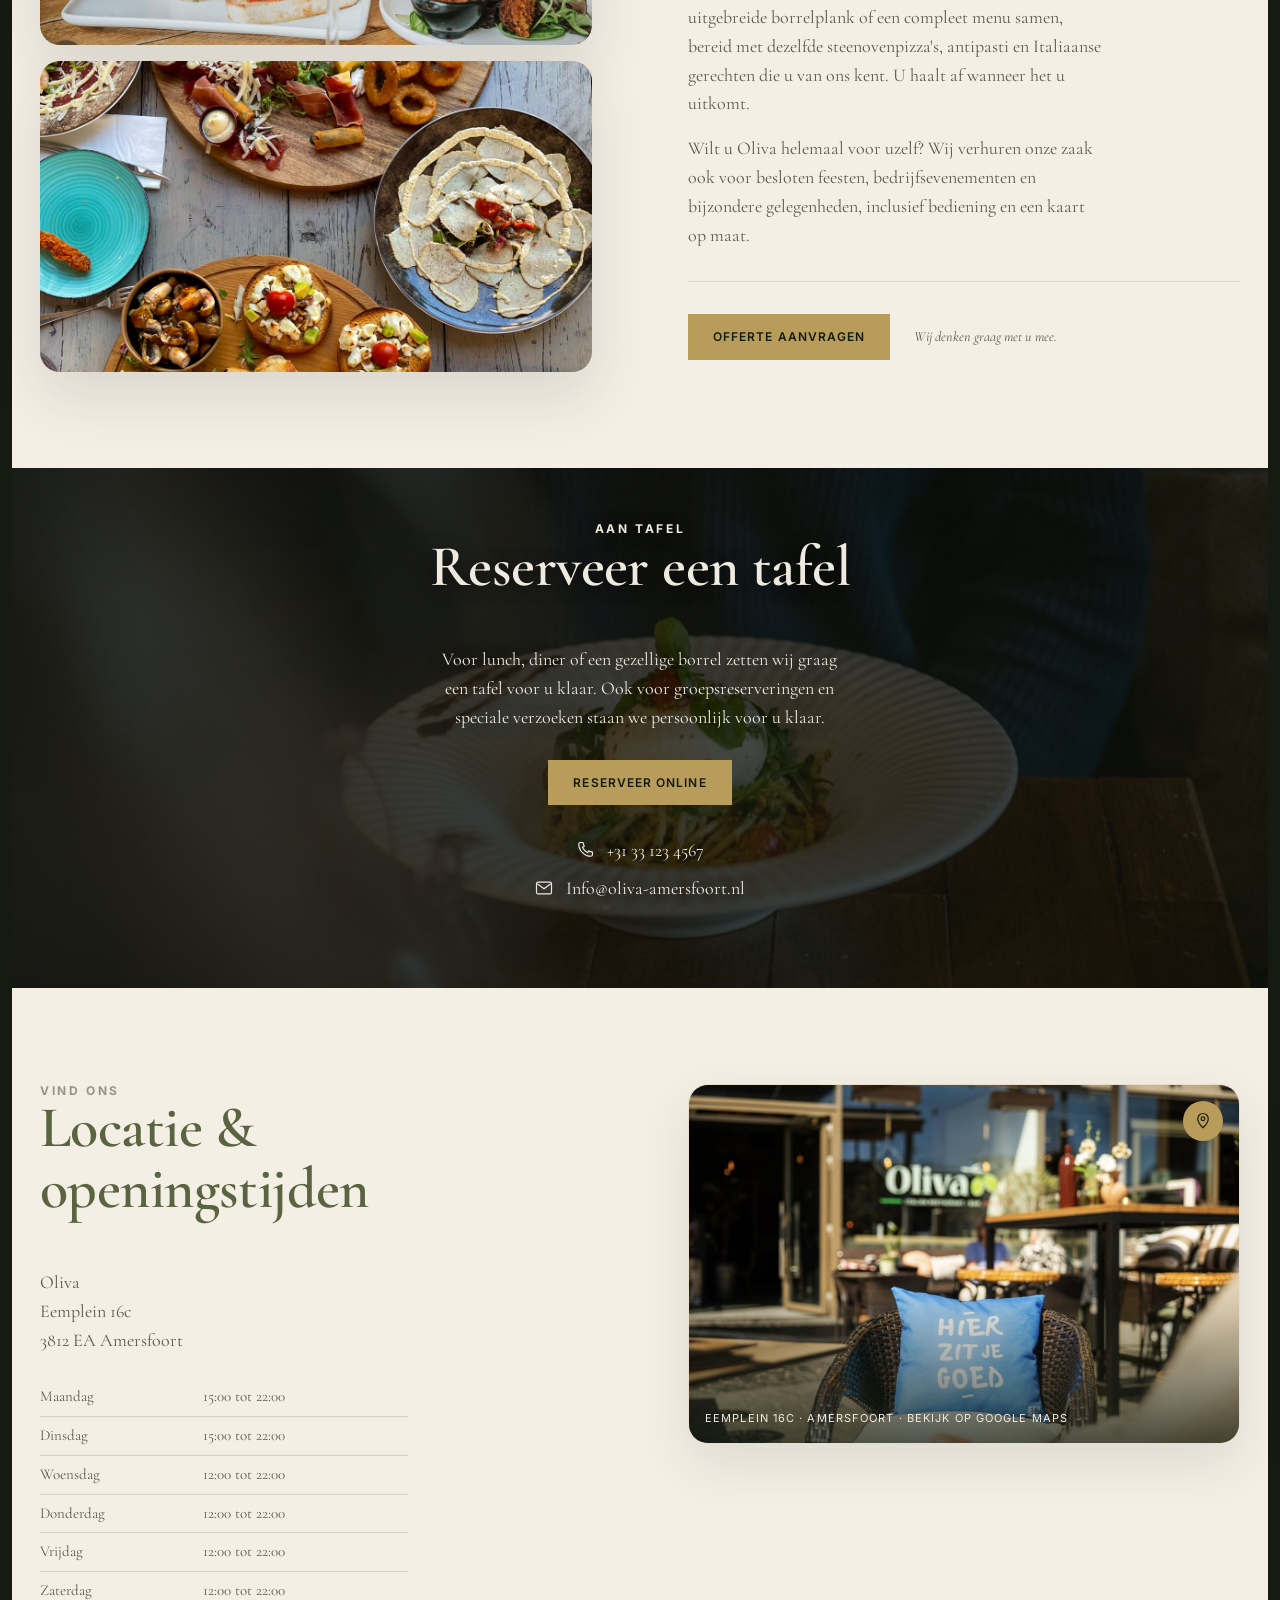
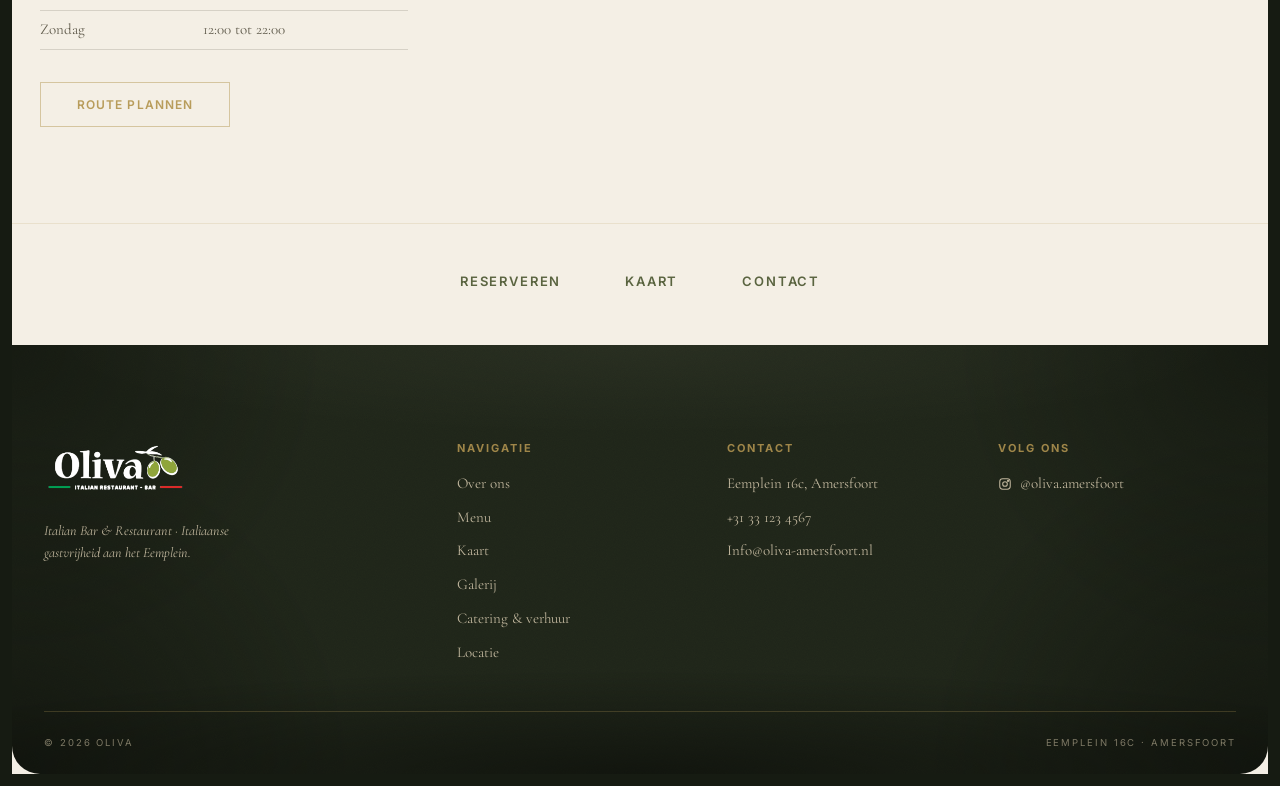
==== commit 15972d42: "Verwijder fotocredit uit footer Co-Authored-By: Claude Fable 5 <noreply@anthropic.com>" ====
--- a/index.html
+++ b/index.html
@@ -332,7 +332,6 @@
   </div>
   <div class="footer__inner footer__inner--bottom">
     <span class="t-footer">© <span id="year"></span> Oliva</span>
-    <span class="t-footer">Foto Pathé: <a href="https://commons.wikimedia.org/wiki/File:Path%C3%A9_Bioscoop_in_Amersfoort.jpg" target="_blank" rel="noopener">Choinowski</a> · <a href="https://creativecommons.org/licenses/by-sa/4.0/" target="_blank" rel="noopener">CC BY-SA 4.0</a></span>
     <span class="t-footer">Eemplein 16c · Amersfoort</span>
   </div>
 </footer>
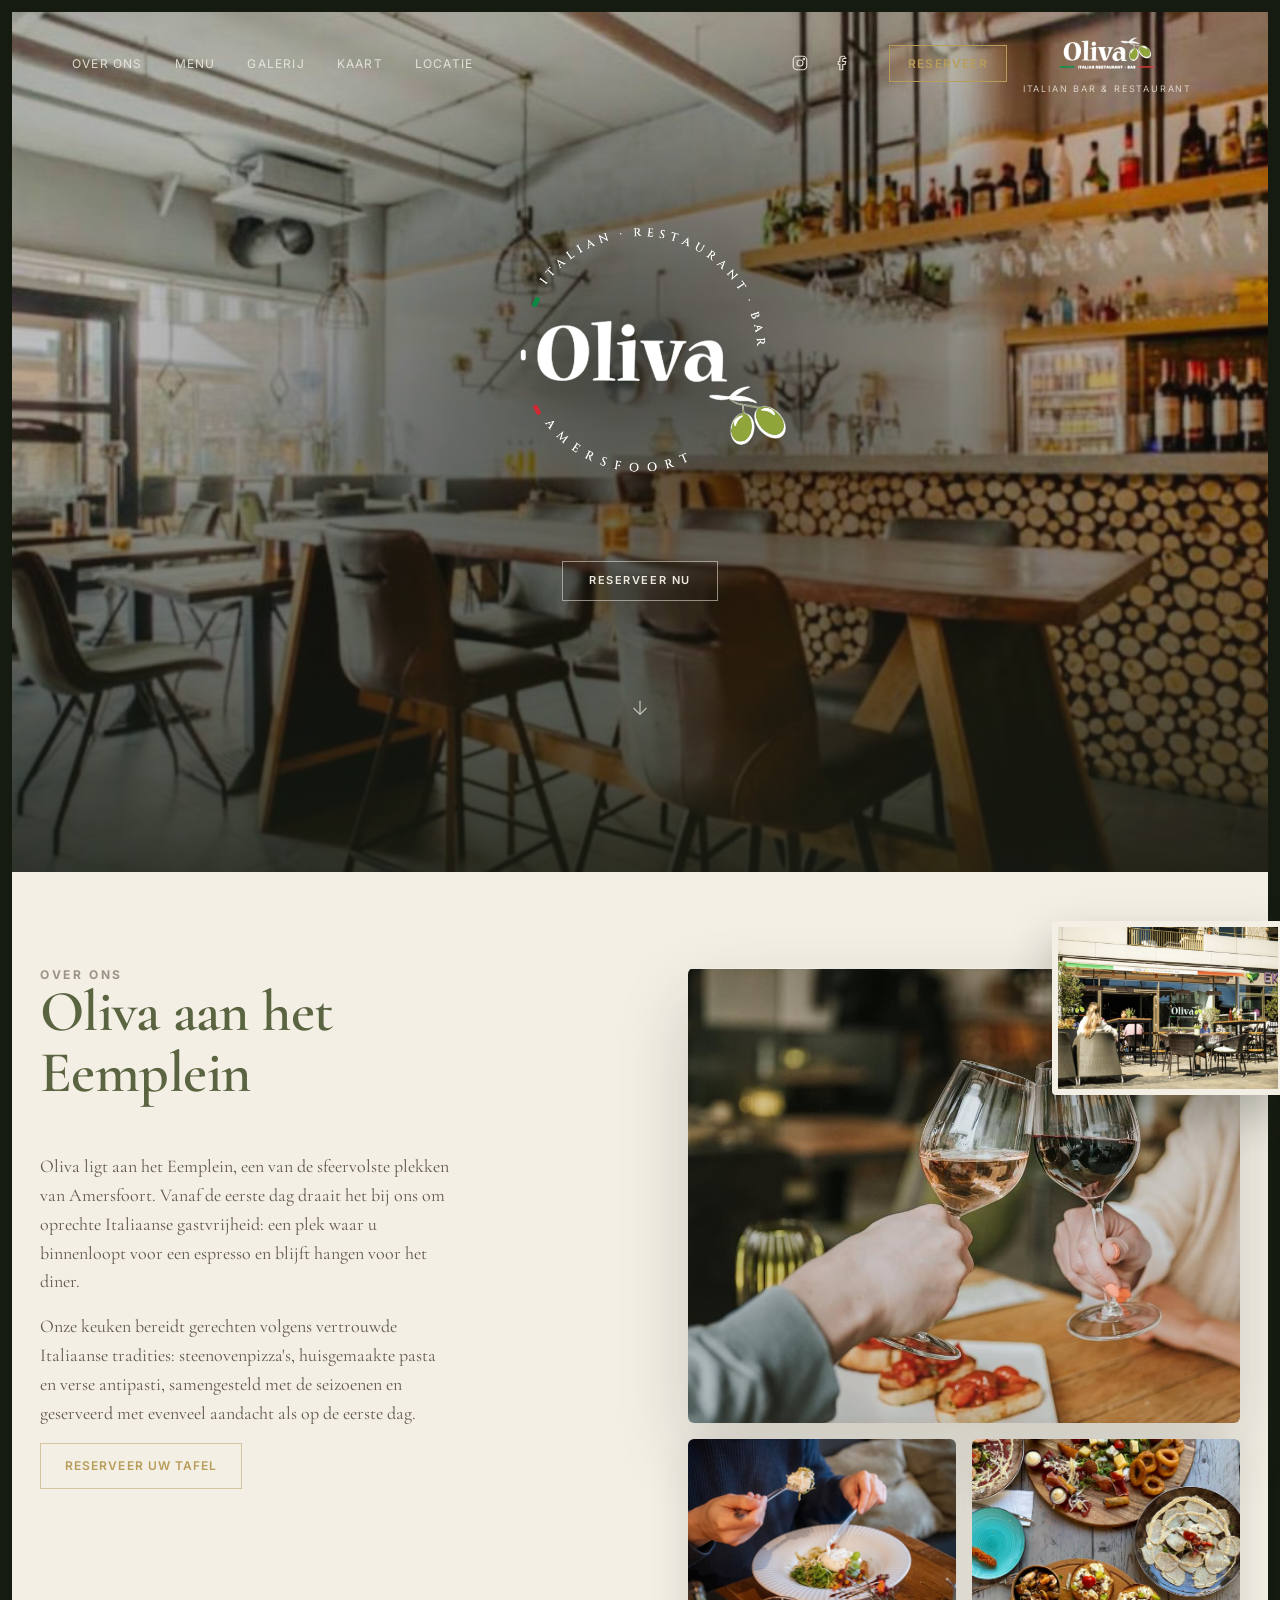
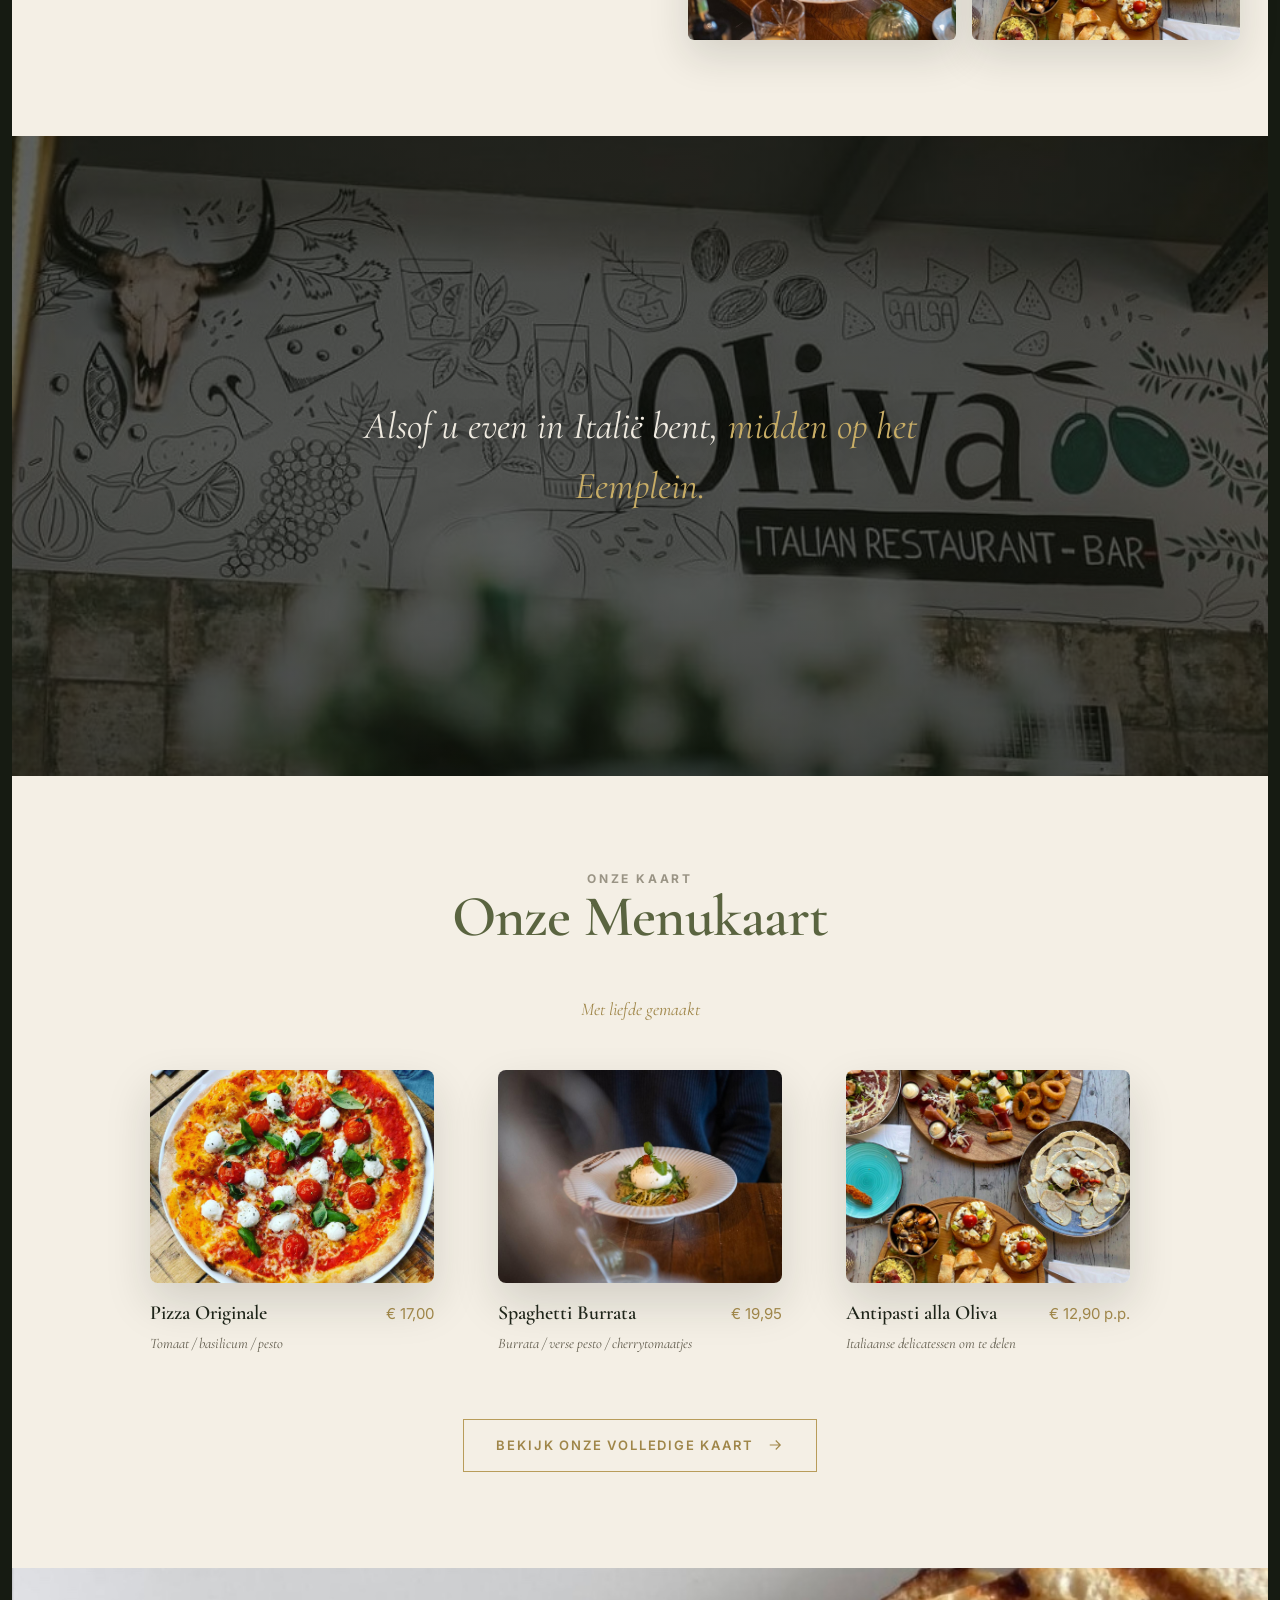
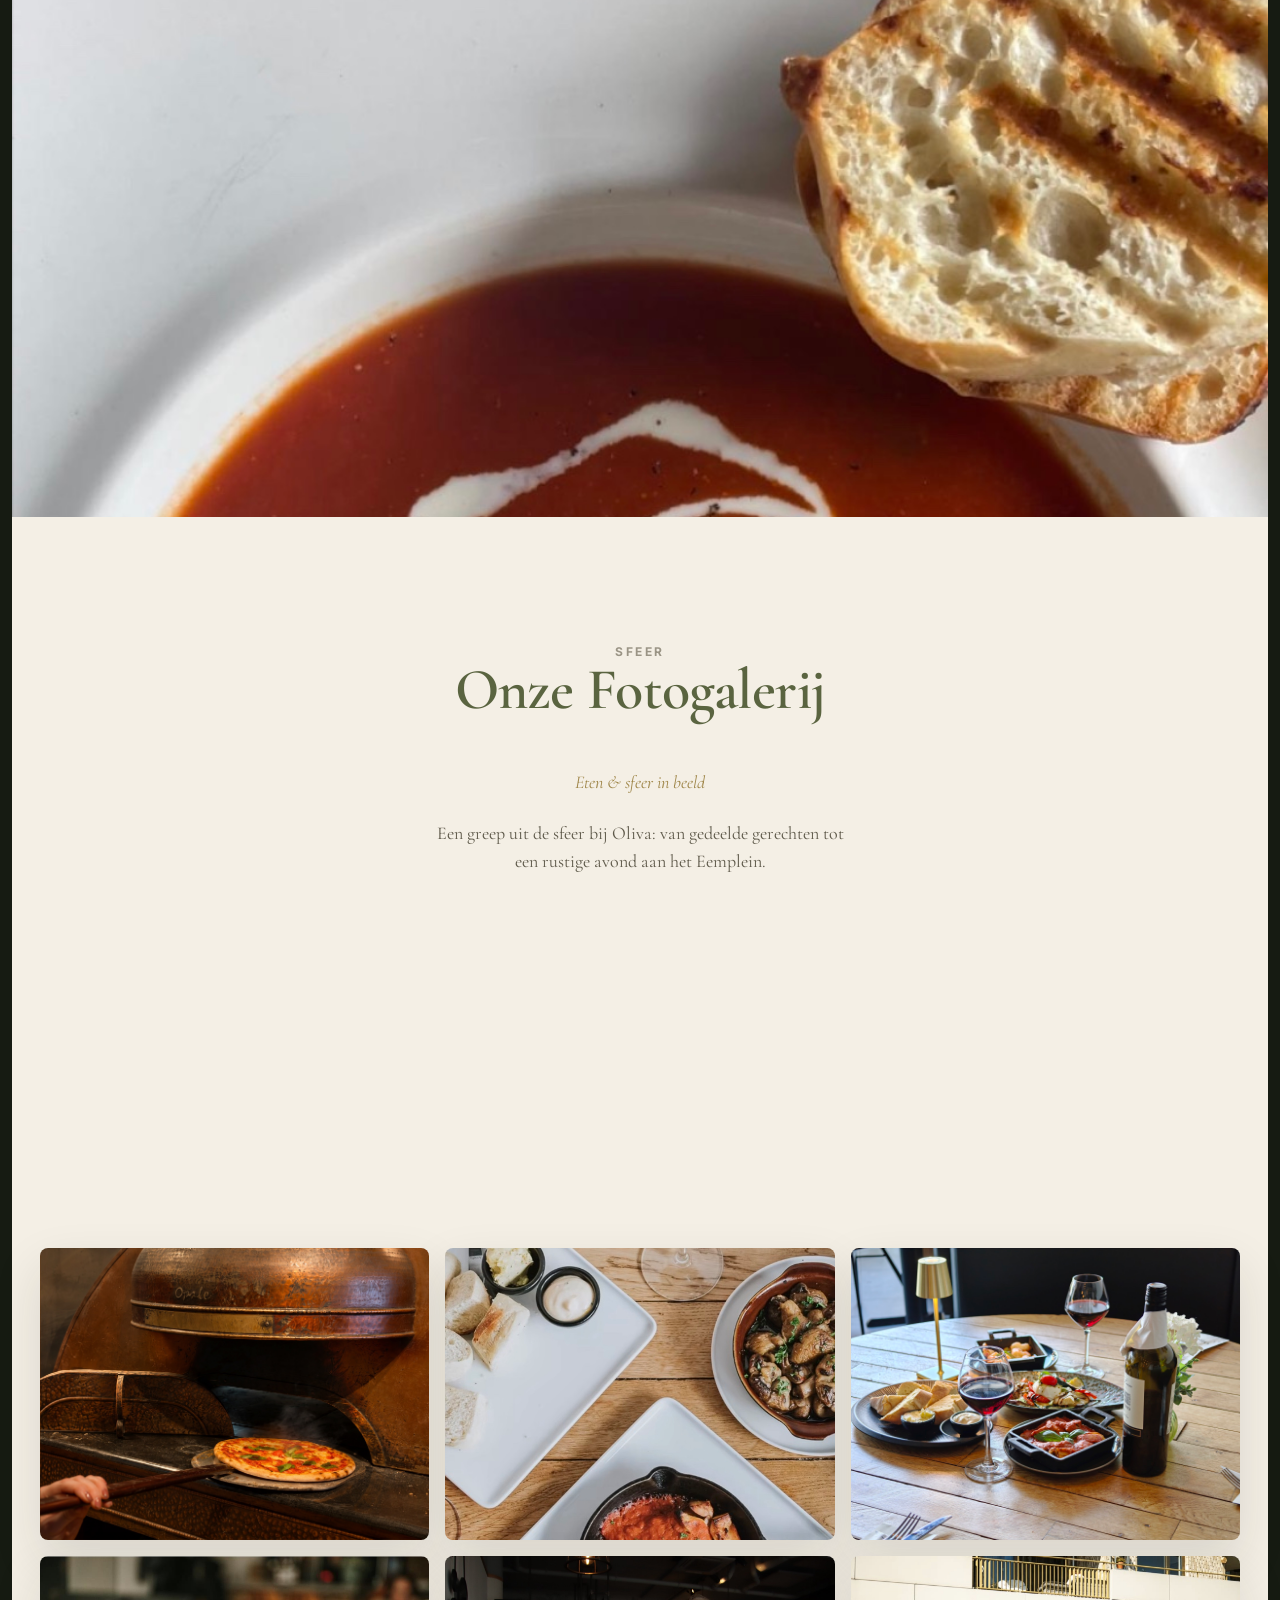
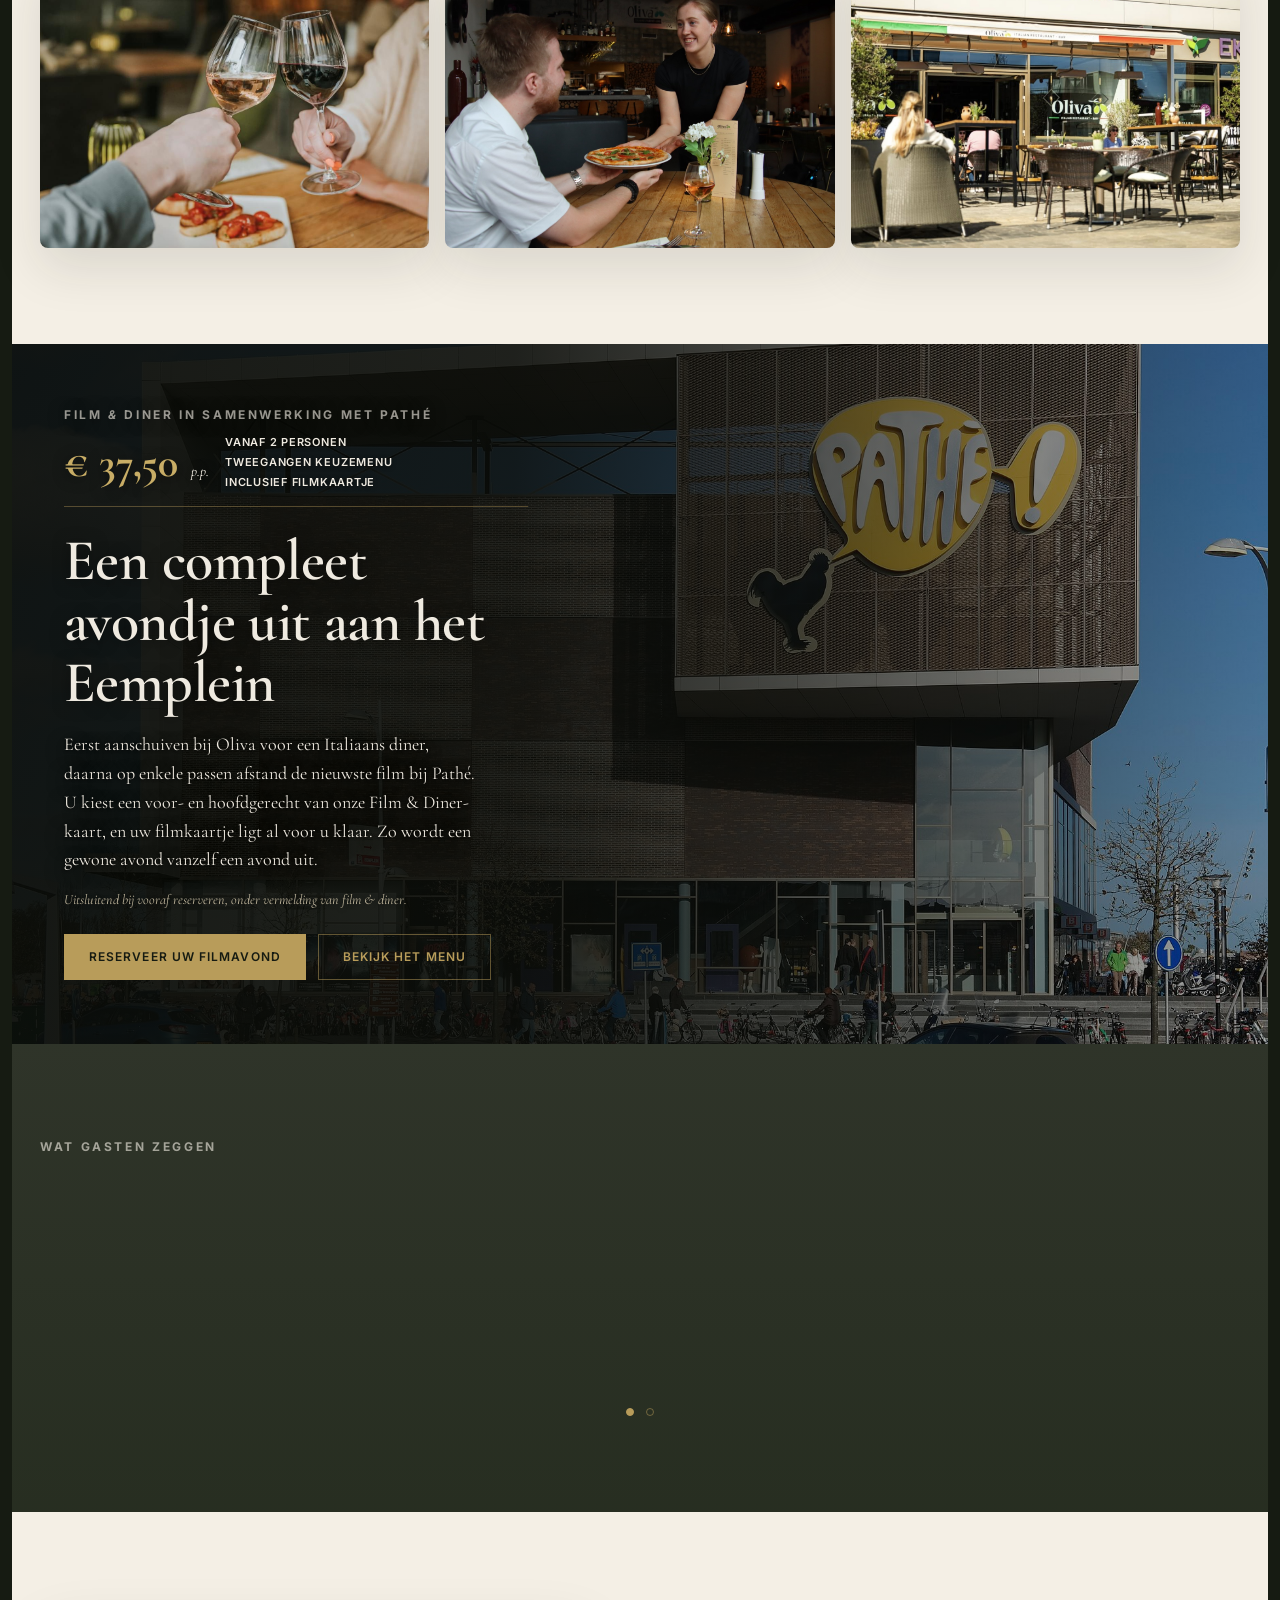
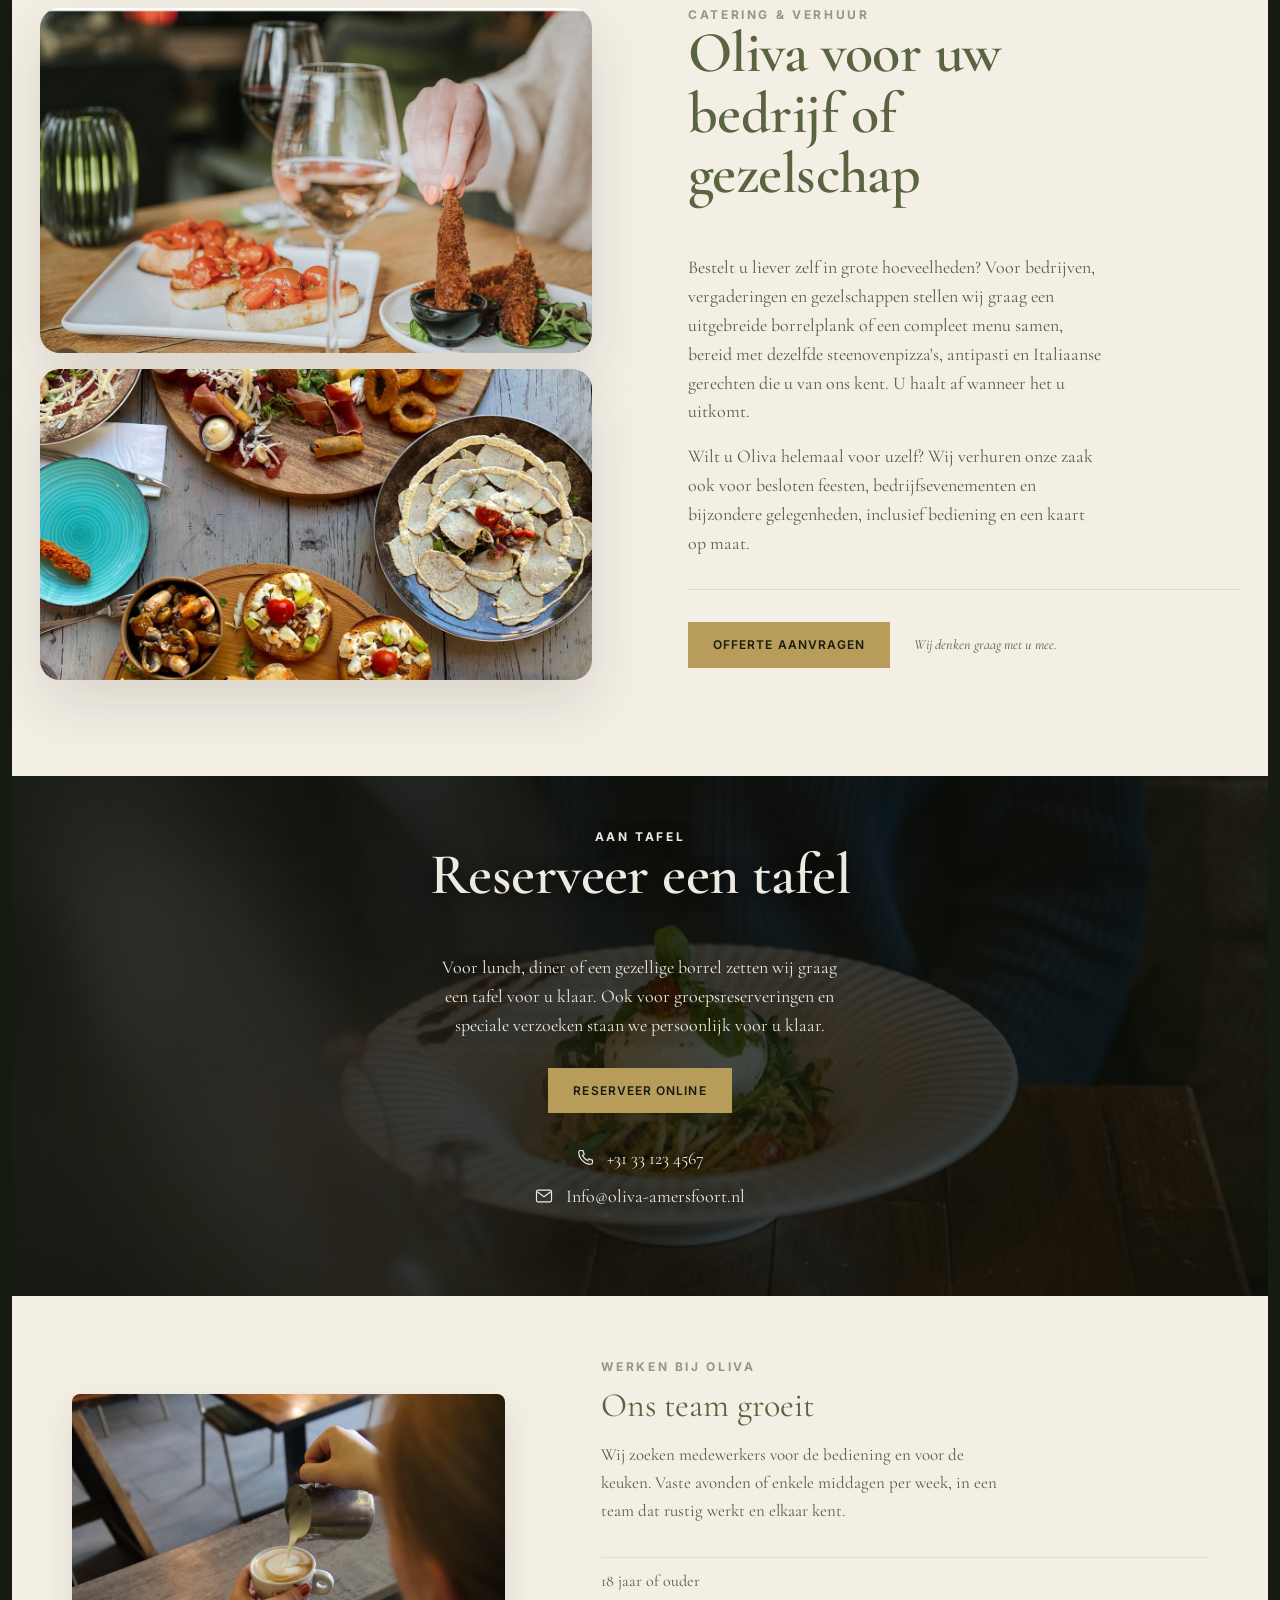
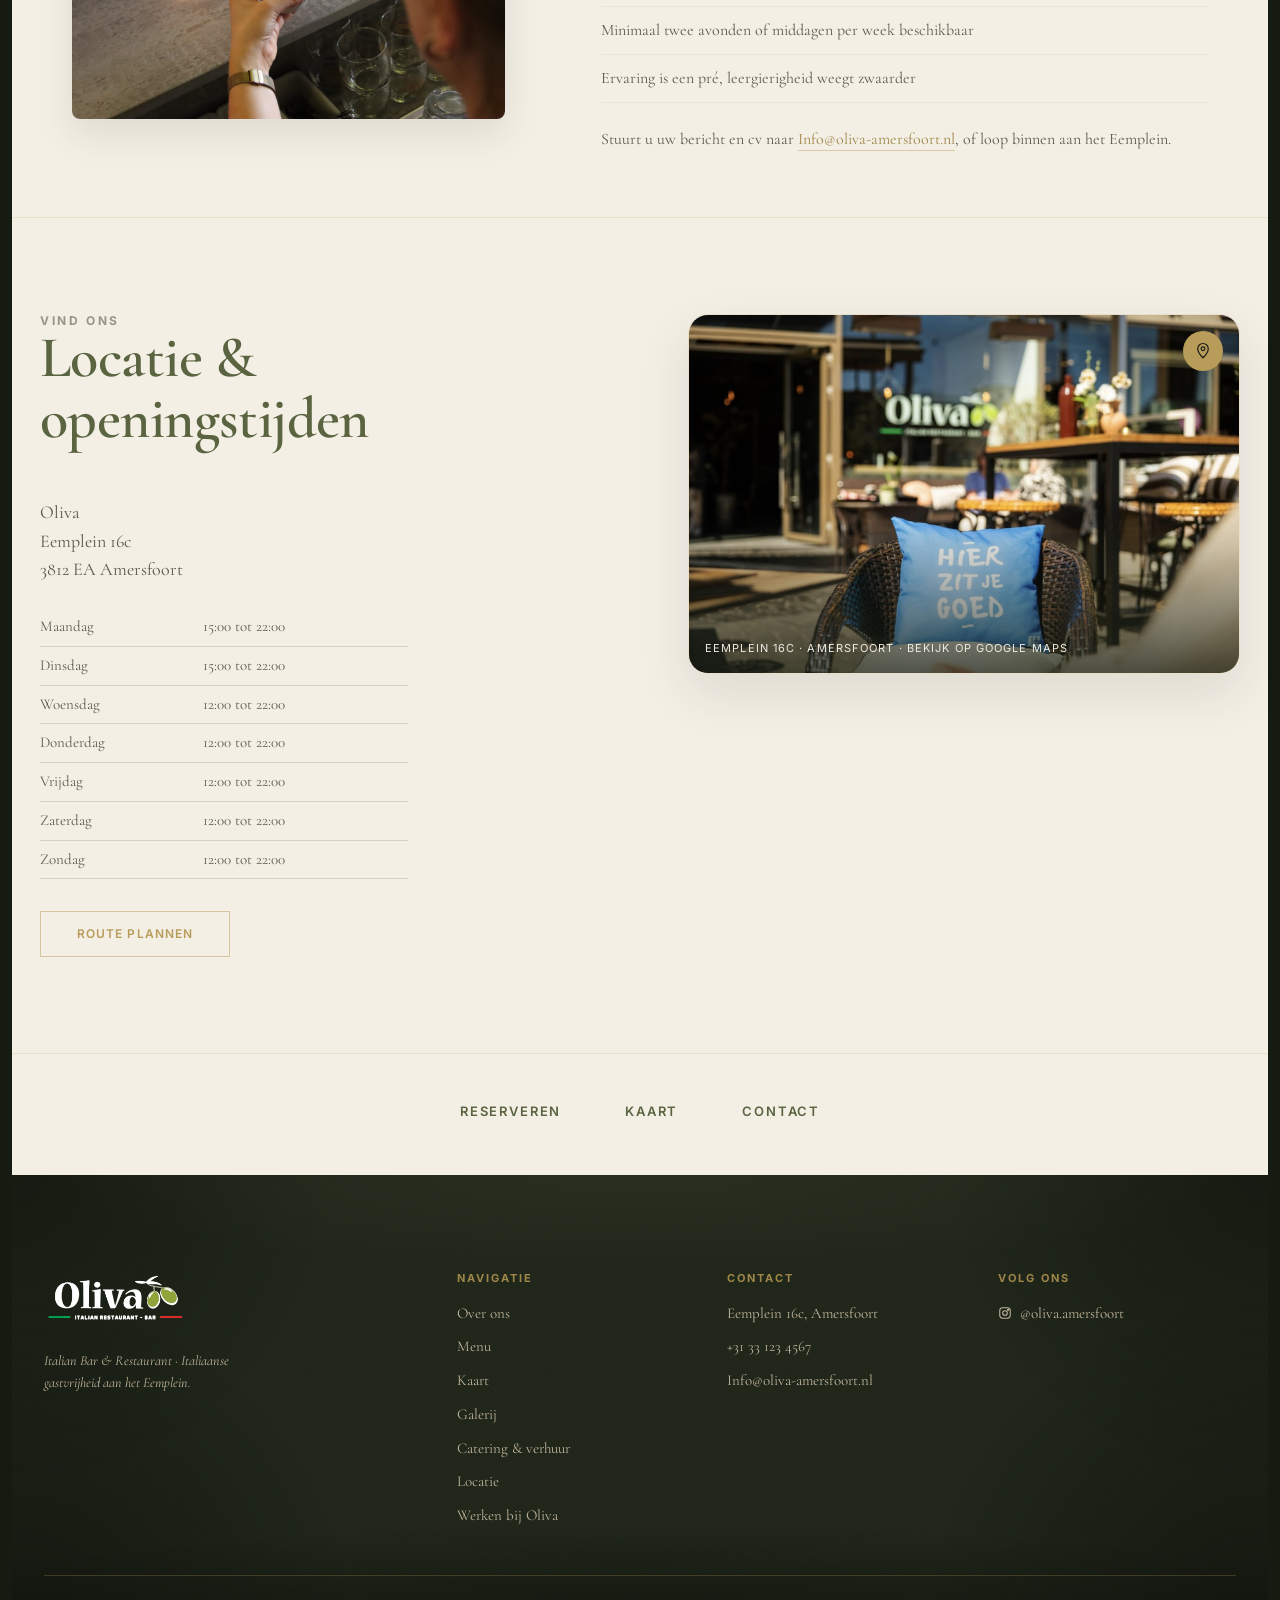
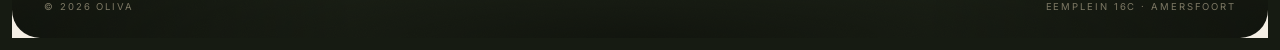
==== commit f7a83be4: "Breid galerij uit, voeg werving-sectie toe en lijn mobiel logo uit - Drie nieuwe foto's in de fotoga" ====
--- a/index.html
+++ b/index.html
@@ -7,7 +7,7 @@
 <meta name="description" content="Oliva Amersfoort, Italian Bar & Restaurant aan Eemplein 16c. Steenovenpizza's, huisgemaakte pasta, cocktails en een Italiaanse wijnkaart.">
 <link rel="stylesheet" href="brand_assets/oliva/colors_and_type.css?v=1783250951">
 <link rel="stylesheet" href="brand_assets/oliva/textures.css?v=1783250951">
-<link rel="stylesheet" href="assets/css/site.css?v=1783351000">
+<link rel="stylesheet" href="assets/css/site.css?v=1789321333">
 </head>
 <body class="oliva oliva-page-cream">
 
@@ -132,8 +132,11 @@
         <div style="background-image:url('brand_assets/oliva/photos/oliva-02.jpg')" role="img" aria-label="Aan tafel bij Oliva met een glas wijn"></div>
         <div style="background-image:url('brand_assets/oliva/photos/sfeer-03.jpg?v=1783265980')" role="img" aria-label="Tomatensoep met knoflookbrood bij Oliva"></div>
         <div style="background-image:url('brand_assets/oliva/photos/oliva-04.jpg')" role="img" aria-label="Bruschetta en krokante gamba's bij Oliva"></div>
+        <div style="background-image:url('brand_assets/oliva/photos/pizza-oven.jpg')" role="img" aria-label="Een verse pizza die uit de koperen steenoven komt"></div>
         <div style="background-image:url('brand_assets/oliva/photos/sfeer-01.jpg?v=1783266600')" role="img" aria-label="Borrelplank met brood, dips en bites bij Oliva"></div>
+        <div style="background-image:url('brand_assets/oliva/photos/tafel-wijn.jpg')" role="img" aria-label="Gedekte tafel met rode wijn, brood en gedeelde gerechten"></div>
         <div style="background-image:url('brand_assets/oliva/photos/bar.jpg')" role="img" aria-label="Toost aan de bar bij Oliva"></div>
+        <div style="background-image:url('brand_assets/oliva/photos/bediening-pizza.jpg')" role="img" aria-label="Onze bediening serveert een pizza in de zaal"></div>
         <div style="background-image:url('brand_assets/oliva/photos/gevel-buitenkant.jpg')" role="img" aria-label="De gevel van Oliva aan het Eemplein"></div>
       </div>
     </div>
@@ -250,6 +253,29 @@
           <svg class="reserve-contact__icon" viewBox="0 0 24 24" width="20" height="20" fill="none" stroke="currentColor" stroke-width="1.4"><rect x="3" y="5" width="18" height="14" rx="2"/><path d="m4 7 8 6 8-6"/></svg>
           <span>Info@oliva-amersfoort.nl</span>
         </a>
+      </div>
+    </div>
+  </section>
+
+  <section class="werken" id="werken">
+    <div class="werken__inner">
+      <div class="werken__media">
+        <div class="werken__photo" style="background-image:url('brand_assets/oliva/photos/werken-bij-oliva.jpg')" role="img" aria-label="Een medewerker schenkt melkschuim in een cappuccino aan de bar van Oliva"></div>
+      </div>
+      <div class="werken__content">
+        <div class="werken__intro">
+          <p class="t-section">Werken bij Oliva</p>
+          <h2 class="werken__title">Ons team groeit</h2>
+          <p class="werken__body">Wij zoeken medewerkers voor de bediening en voor de keuken. Vaste avonden of enkele middagen per week, in een team dat rustig werkt en elkaar kent.</p>
+        </div>
+        <div class="werken__detail">
+          <ul class="werken__list">
+            <li>18 jaar of ouder</li>
+            <li>Minimaal twee avonden of middagen per week beschikbaar</li>
+            <li>Ervaring is een pr&eacute;, leergierigheid weegt zwaarder</li>
+          </ul>
+          <p class="werken__contact">Stuurt u uw bericht en cv naar <a href="mailto:Info@oliva-amersfoort.nl?subject=Sollicitatie%20Oliva">Info@oliva-amersfoort.nl</a>, of loop binnen aan het Eemplein.</p>
+        </div>
       </div>
     </div>
   </section>
@@ -310,6 +336,7 @@
         <a href="#galerij">Galerij</a>
         <a href="#catering">Catering &amp; verhuur</a>
         <a href="#locatie">Locatie</a>
+        <a href="#werken">Werken bij Oliva</a>
       </nav>
     </div>
     <div class="footer__col">
@@ -343,6 +370,6 @@
 document.cookie = 'reservationWidgetStatus=collapsed; path=/; SameSite=Lax';
 </script>
 <script id="eetnuReservationWidget" type="text/javascript" src="https://reserveringen.eet.nu/hungry/restaurants/76135/reservations/new.js?layout=floating&locale=nl&variant=realtime/dark&position=bottom-right"></script>
-<script src="assets/js/site.js?v=1783250951"></script>
+<script src="assets/js/site.js?v=1789321333"></script>
 </body>
 </html>
--- a/assets/css/site.css
+++ b/assets/css/site.css
@@ -791,6 +791,81 @@
 }
 
 /* ---------- Quick links bar (Reserveren · Kaart · Contact) ---------- */
+/* ---------- Werken bij Oliva — ingetogen wervingsstrook ---------- */
+.werken {
+  background: var(--cream-warm);
+  border-bottom: 1px solid rgba(184,156,90,0.18);
+}
+.werken__inner {
+  max-width: 1200px;
+  margin: 0 auto;
+  padding: var(--s-8) var(--s-6);
+  display: grid;
+  grid-template-columns: minmax(0, 5fr) minmax(0, 7fr);
+  gap: var(--s-9);
+  align-items: center;
+}
+.werken__photo {
+  aspect-ratio: 4 / 3;
+  background-size: cover;
+  background-position: center;
+  border-radius: 8px;
+  box-shadow: 0 14px 36px rgba(30,36,25,0.10);
+}
+.werken__title {
+  font-family: var(--font-display);
+  font-size: clamp(26px, 3vw, 34px);
+  font-weight: 400;
+  line-height: 1.15;
+  color: var(--olive-mute);
+  margin: var(--s-3) 0 0;
+}
+.werken__body {
+  font-family: var(--font-display);
+  font-size: 17px;
+  line-height: 1.65;
+  color: var(--ink-on-cream-soft);
+  margin: var(--s-4) 0 0;
+  max-width: 52ch;
+}
+.werken__detail { margin-top: var(--s-6); }
+.werken__list {
+  list-style: none;
+  margin: 0;
+  padding: 0;
+  border-top: 1px solid rgba(184,156,90,0.22);
+}
+.werken__list li {
+  font-family: var(--font-display);
+  font-size: 16px;
+  color: var(--ink-on-cream-soft);
+  padding: 12px 0;
+  border-bottom: 1px solid rgba(184,156,90,0.14);
+}
+.werken__contact {
+  font-family: var(--font-display);
+  font-size: 16px;
+  line-height: 1.6;
+  color: var(--ink-on-cream-soft);
+  margin: var(--s-5) 0 0;
+}
+.werken__contact a {
+  color: var(--gold-soft);
+  text-decoration: none;
+  border-bottom: 1px solid rgba(184,156,90,0.45);
+  padding-bottom: 1px;
+  transition: color 0.2s ease, border-color 0.2s ease;
+}
+.werken__contact a:hover { color: var(--gold); border-color: var(--gold); }
+@media (max-width: 900px) {
+  .werken__inner {
+    grid-template-columns: 1fr;
+    gap: var(--s-6);
+    padding: var(--s-7) var(--s-5);
+  }
+  .werken__photo { aspect-ratio: 3 / 2; }
+}
+
 .quick-links {
   display: flex;
   justify-content: center;
@@ -1559,6 +1634,7 @@
     top: 0; right: 0;
     height: 100vh;
     width: min(320px, 80vw);
+    z-index: 200;
     background: var(--green-darker);
     flex-direction: column;
     align-items: flex-start;
@@ -1570,7 +1646,30 @@
     box-shadow: -20px 0 50px rgba(0,0,0,0.4);
   }
   .nav__links.is-open { transform: translateX(0); }
+  .nav__group {
+    flex-direction: column;
+    align-items: flex-start;
+    gap: var(--s-4);
+  }
+  .nav__group--right { margin-left: 0; }
   .nav__toggle { display: flex; }
+  /* Mobiel: logo en hamburger vormen een blok rechts in de balk.
+     De sub-regel vervalt — het logobestand zegt zelf al "Italian Restaurant · Bar". */
+  .nav__inner {
+    display: flex;
+    justify-content: flex-end;
+    align-items: center;
+    gap: var(--s-4);
+    padding: 0 var(--s-5);
+  }
+  .nav__brand {
+    flex-direction: row;
+    align-items: center;
+    justify-self: auto;
+    gap: 0;
+  }
+  .nav__brand-sub { display: none; }
+  .nav__logo { max-height: 32px; }
   .hero__actions { flex-direction: column; width: 100%; }
   .hero__actions .btn { width: 100%; }
   .gallery { grid-template-columns: 1fr; }
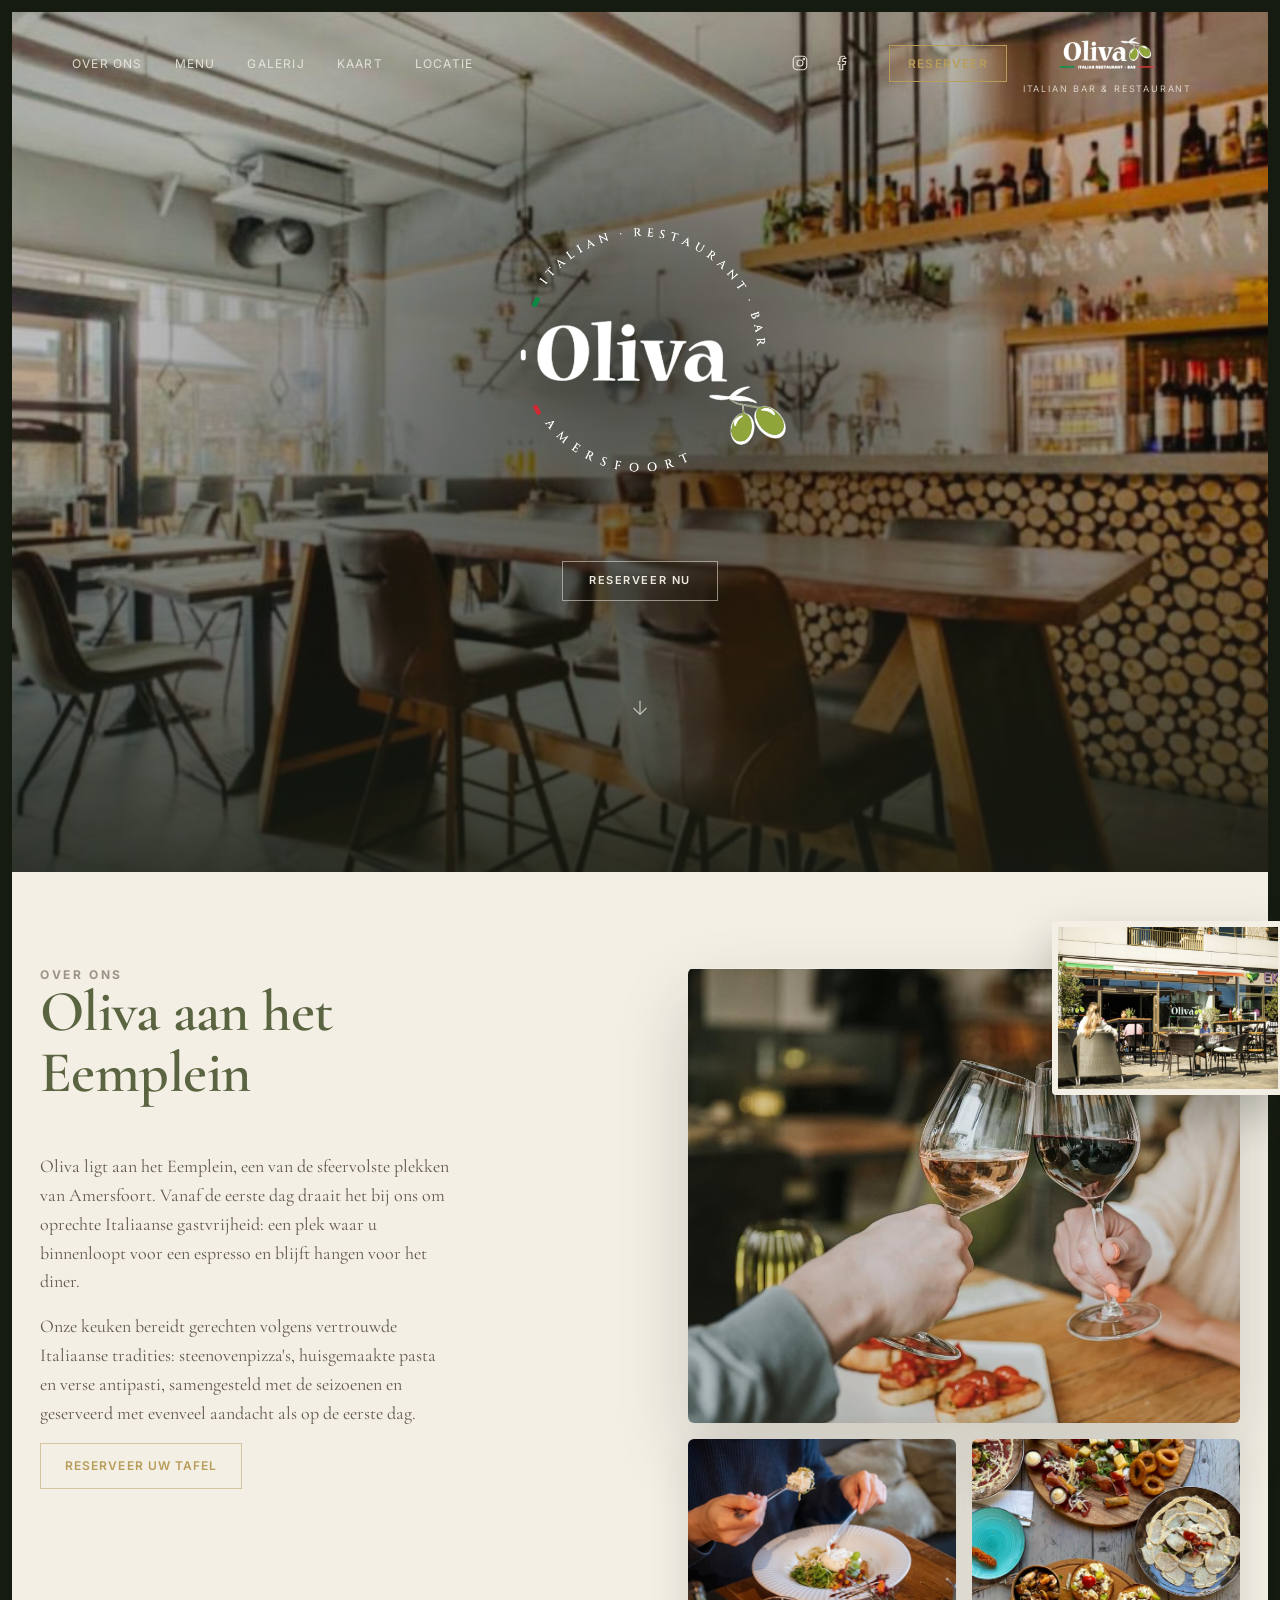
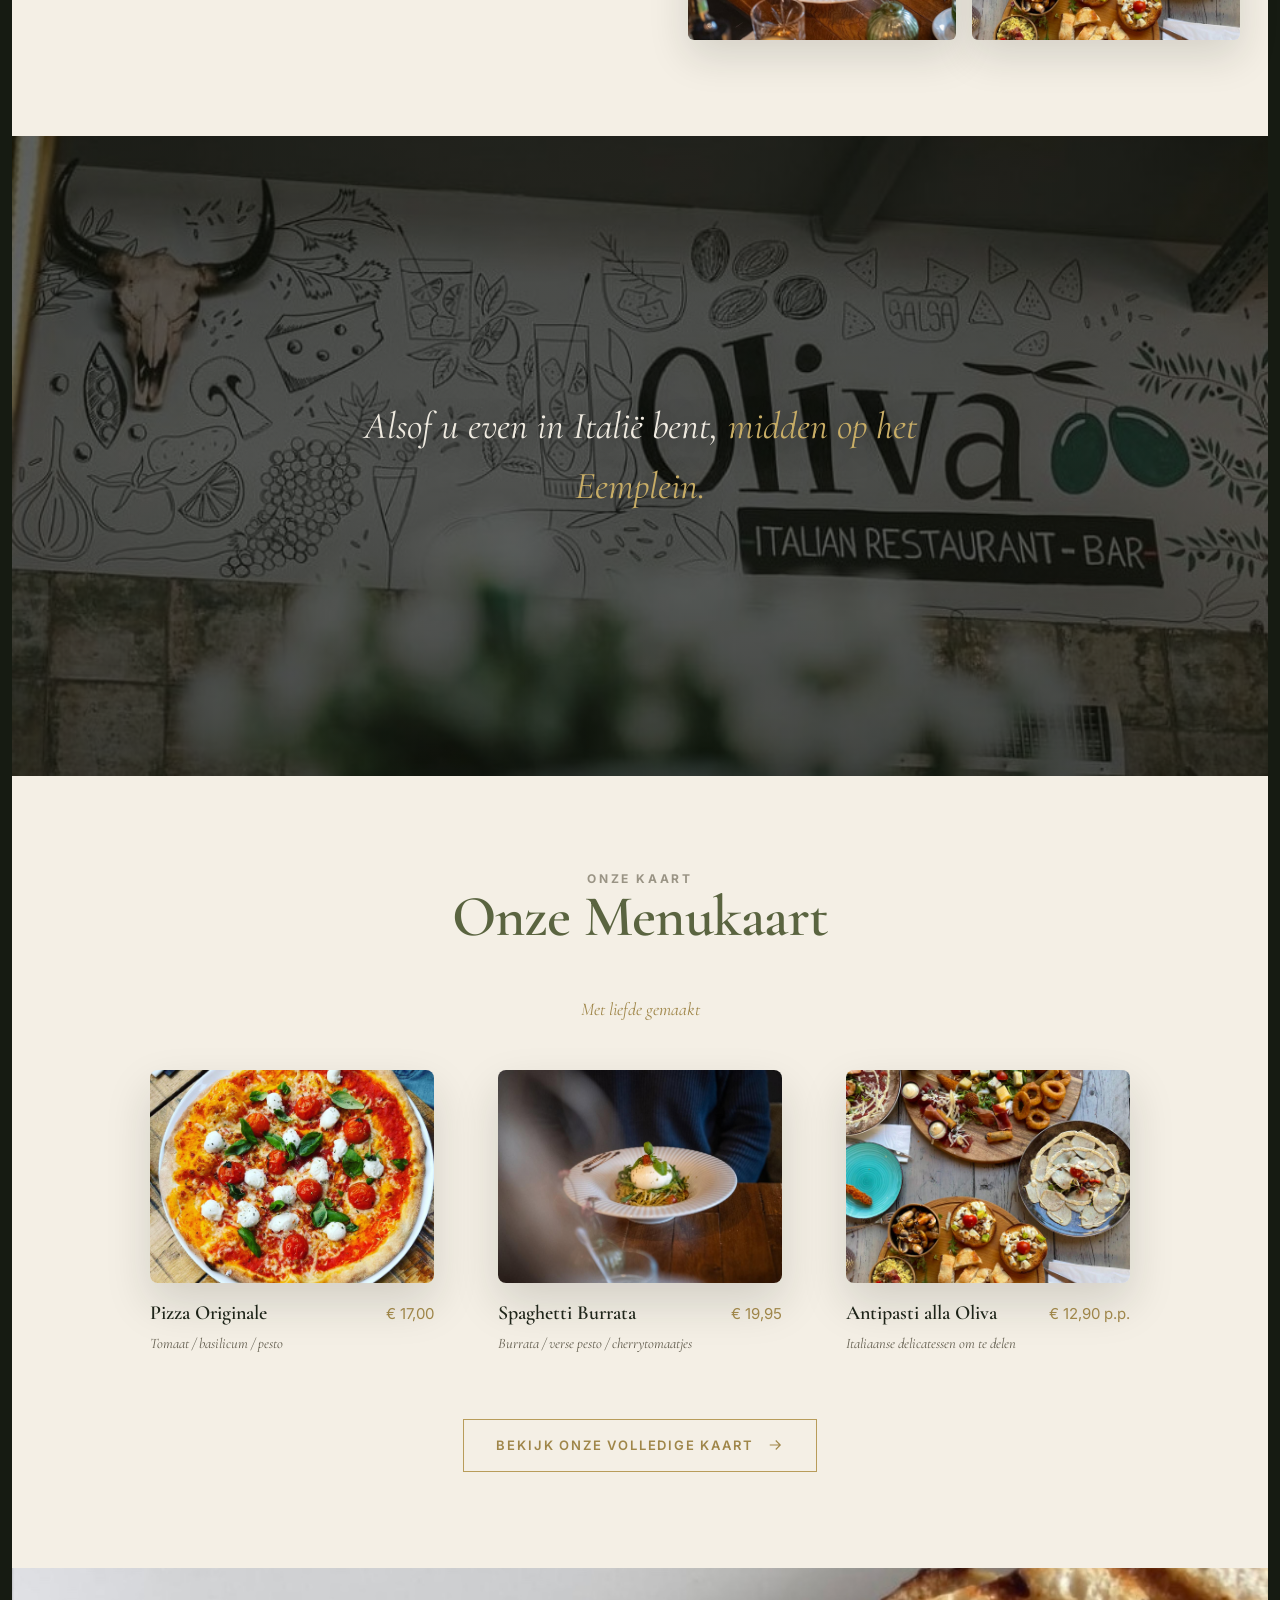
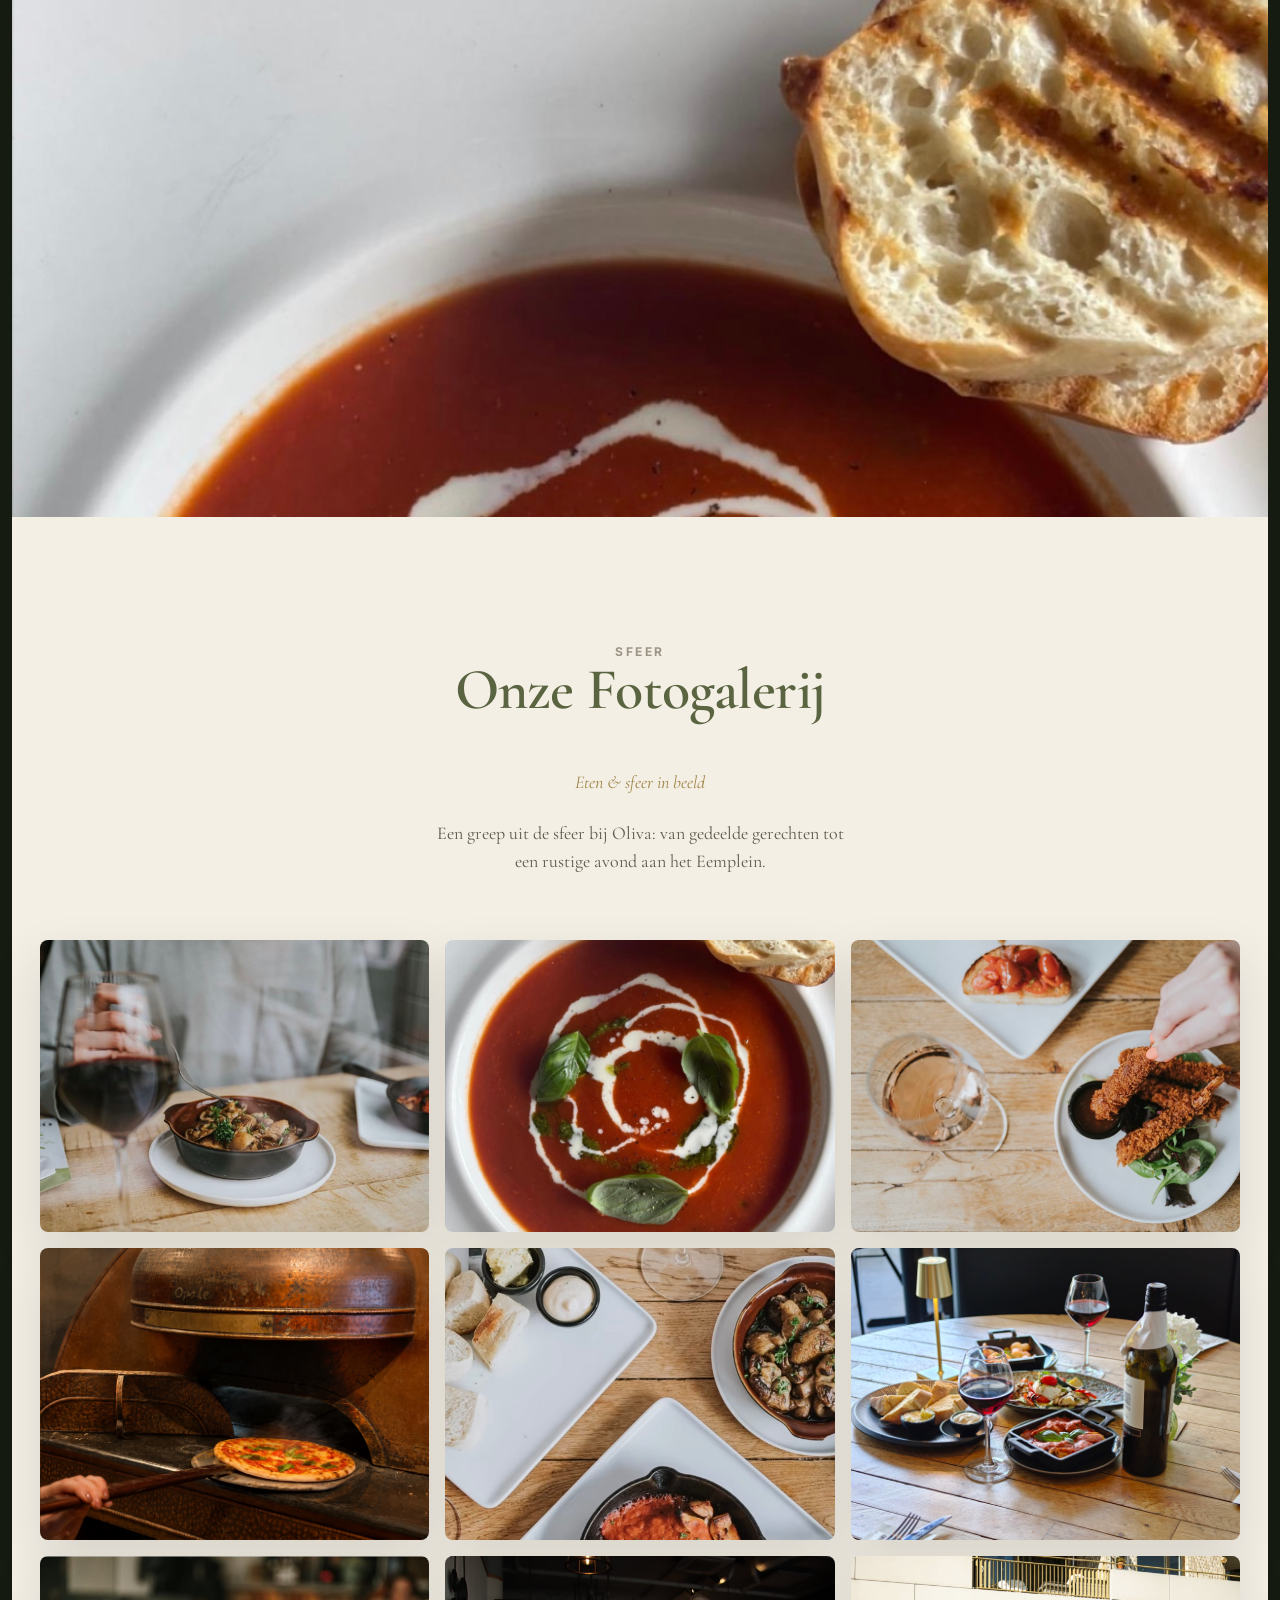
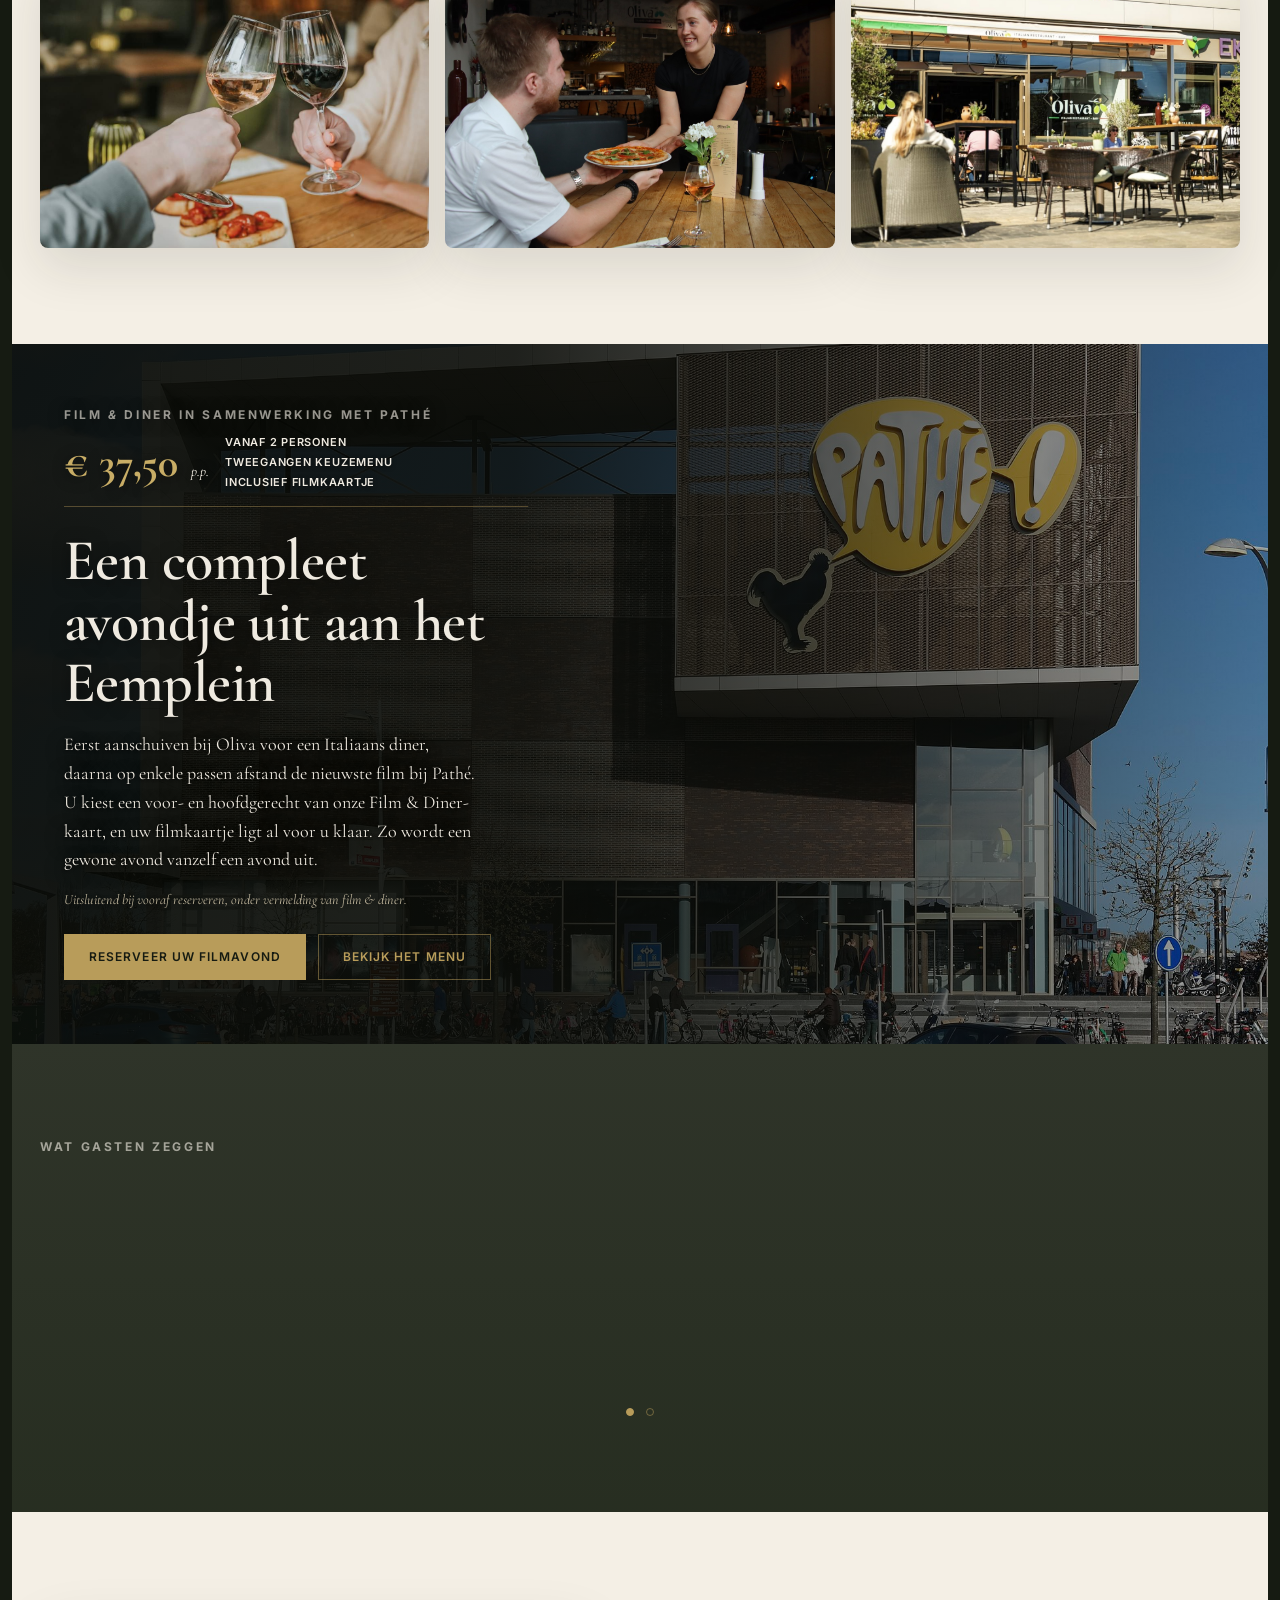
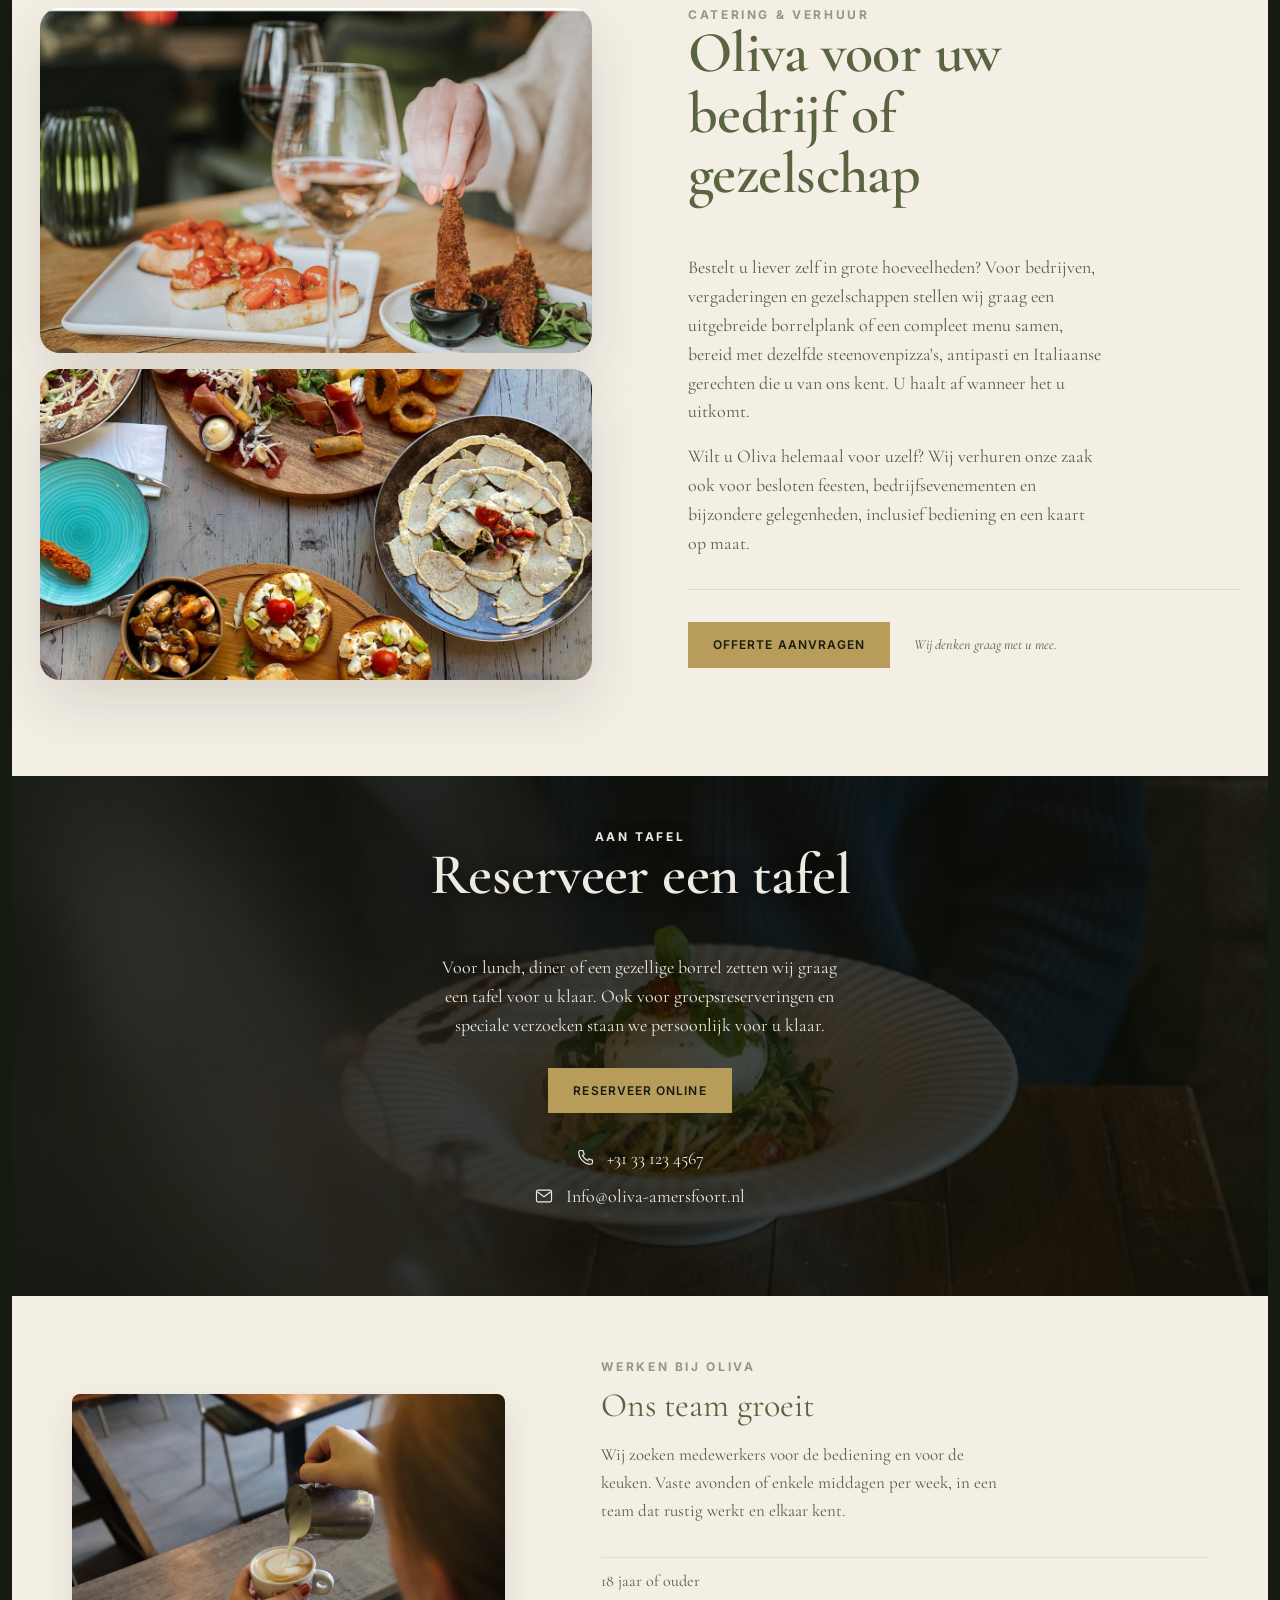
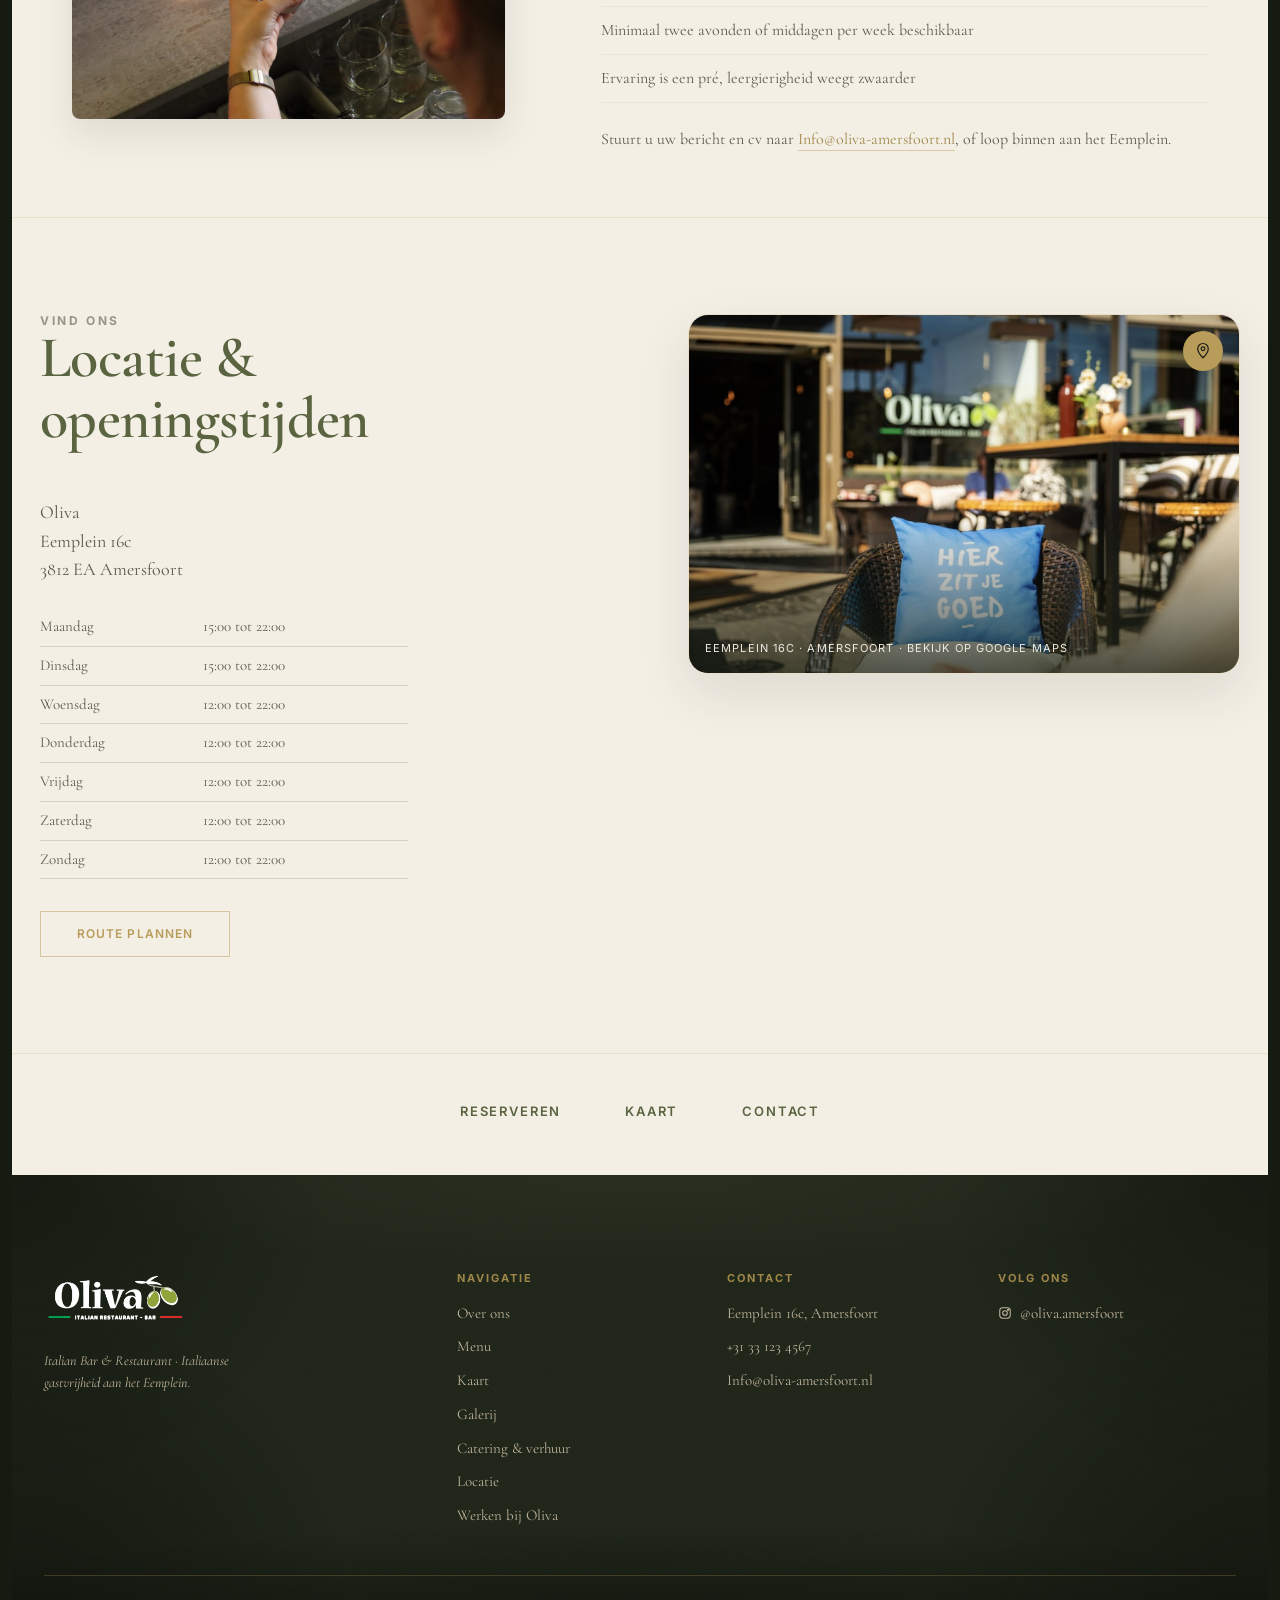
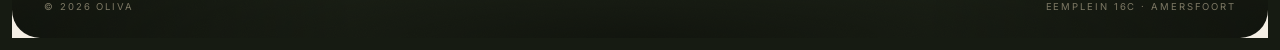
==== commit fb6b86b7: "Houd galerij op drie kolommen op telefoon Onder 720px viel de galerij terug naar twee kolommen. Met " ====
--- a/index.html
+++ b/index.html
@@ -7,7 +7,7 @@
 <meta name="description" content="Oliva Amersfoort, Italian Bar & Restaurant aan Eemplein 16c. Steenovenpizza's, huisgemaakte pasta, cocktails en een Italiaanse wijnkaart.">
 <link rel="stylesheet" href="brand_assets/oliva/colors_and_type.css?v=1783250951">
 <link rel="stylesheet" href="brand_assets/oliva/textures.css?v=1783250951">
-<link rel="stylesheet" href="assets/css/site.css?v=1789321333">
+<link rel="stylesheet" href="assets/css/site.css?v=1789322304">
 </head>
 <body class="oliva oliva-page-cream">
 
@@ -127,7 +127,7 @@
       <p class="section-lede">Eten &amp; sfeer in beeld</p>
       <p class="section-body" style="margin-left:auto;margin-right:auto;">Een greep uit de sfeer bij Oliva: van gedeelde gerechten tot een rustige avond aan het Eemplein.</p>
     </div>
-    <div class="section__inner">
+    <div class="section__inner section__inner--gallery">
       <div class="gallery--even">
         <div style="background-image:url('brand_assets/oliva/photos/oliva-02.jpg')" role="img" aria-label="Aan tafel bij Oliva met een glas wijn"></div>
         <div style="background-image:url('brand_assets/oliva/photos/sfeer-03.jpg?v=1783265980')" role="img" aria-label="Tomatensoep met knoflookbrood bij Oliva"></div>
@@ -370,6 +370,6 @@
 document.cookie = 'reservationWidgetStatus=collapsed; path=/; SameSite=Lax';
 </script>
 <script id="eetnuReservationWidget" type="text/javascript" src="https://reserveringen.eet.nu/hungry/restaurants/76135/reservations/new.js?layout=floating&locale=nl&variant=realtime/dark&position=bottom-right"></script>
-<script src="assets/js/site.js?v=1789321333"></script>
+<script src="assets/js/site.js?v=1789322304"></script>
 </body>
 </html>
--- a/assets/css/site.css
+++ b/assets/css/site.css
@@ -644,7 +644,11 @@
 }
 .gallery--even > div:hover { transform: scale(1.015); }
 @media (max-width: 720px) {
-  .gallery--even { grid-template-columns: repeat(2, 1fr); }
+  /* Drie kolommen aanhouden zoals op desktop: met negen foto's blijft het
+     3/3/3 en hangt er geen losse tegel onderaan. Krappere gutter en gap
+     zodat de tegels op telefoonbreedte zo groot mogelijk blijven. */
+  .gallery--even { gap: var(--s-2); }
+  .section__inner--gallery { margin-inline: calc(var(--s-5) * -0.5); }
 }
 
 /* ---------- Reserveren — full-bleed CTA ---------- */
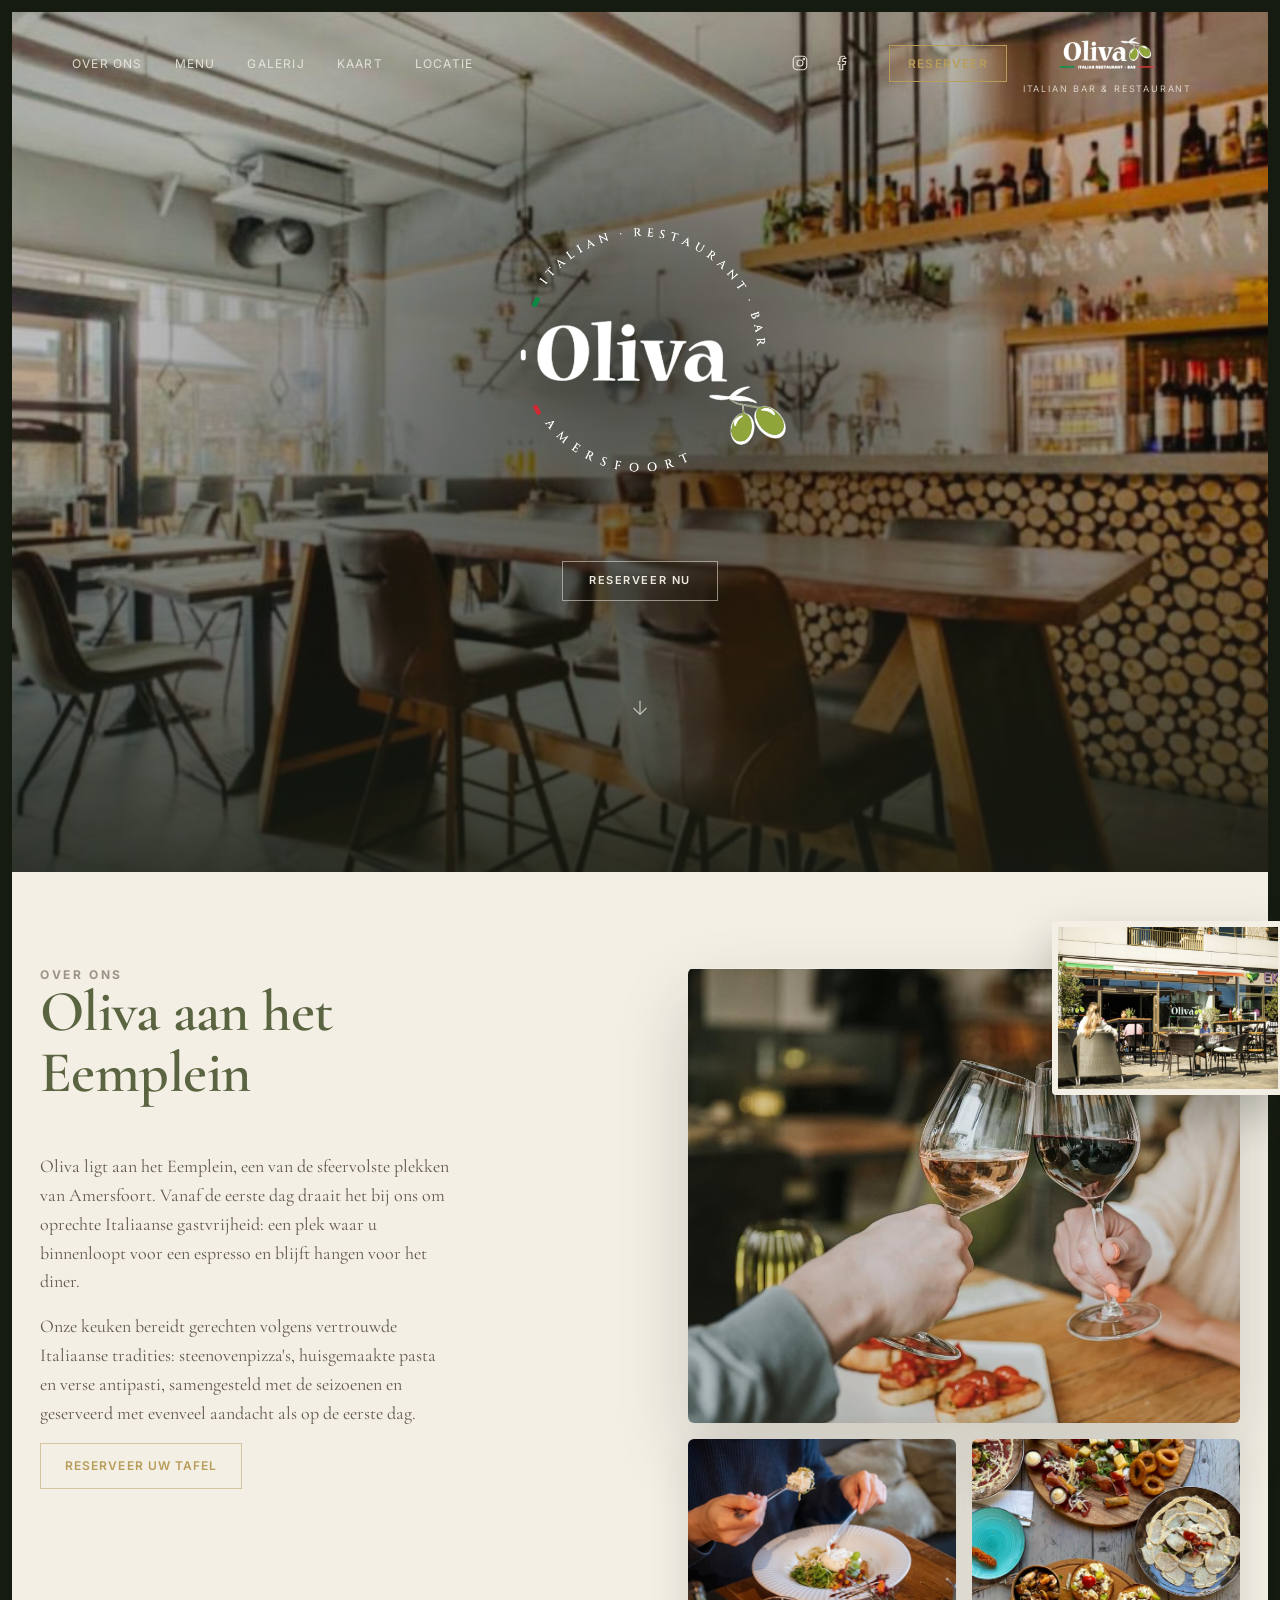
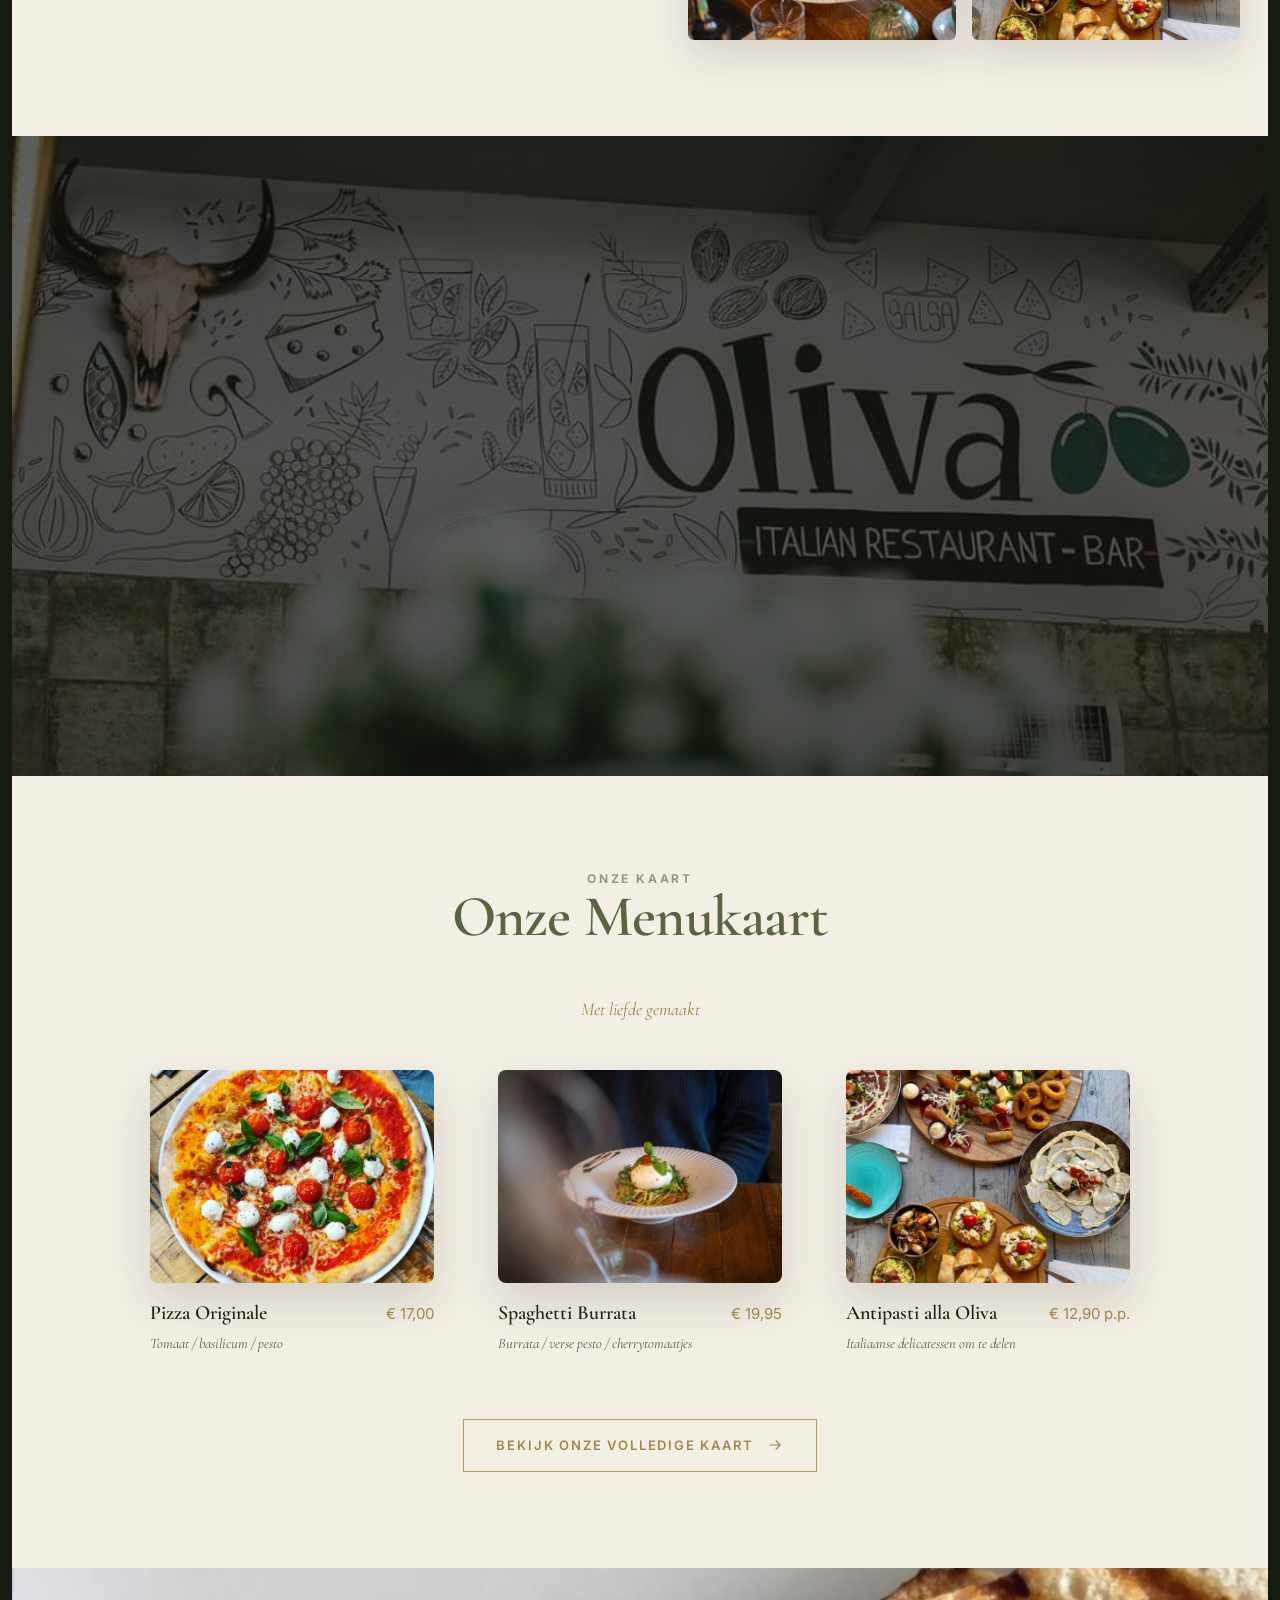
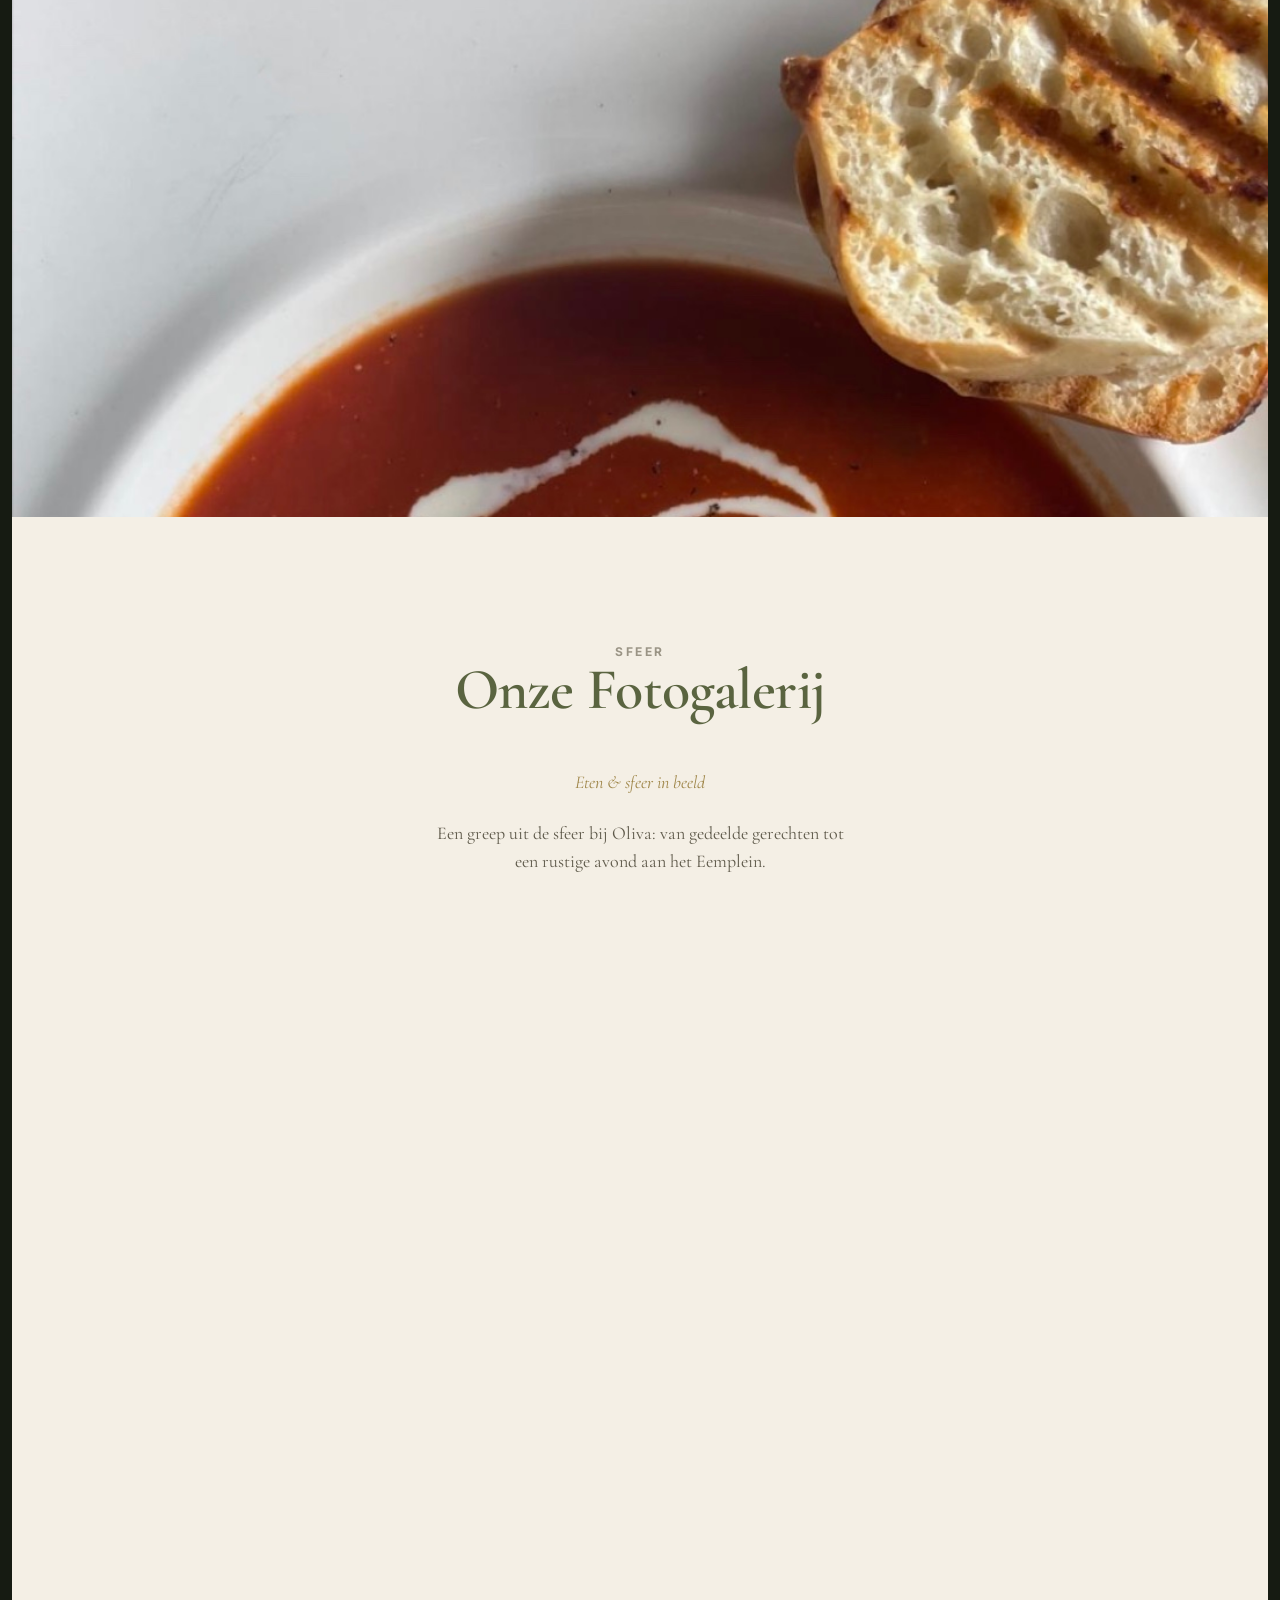
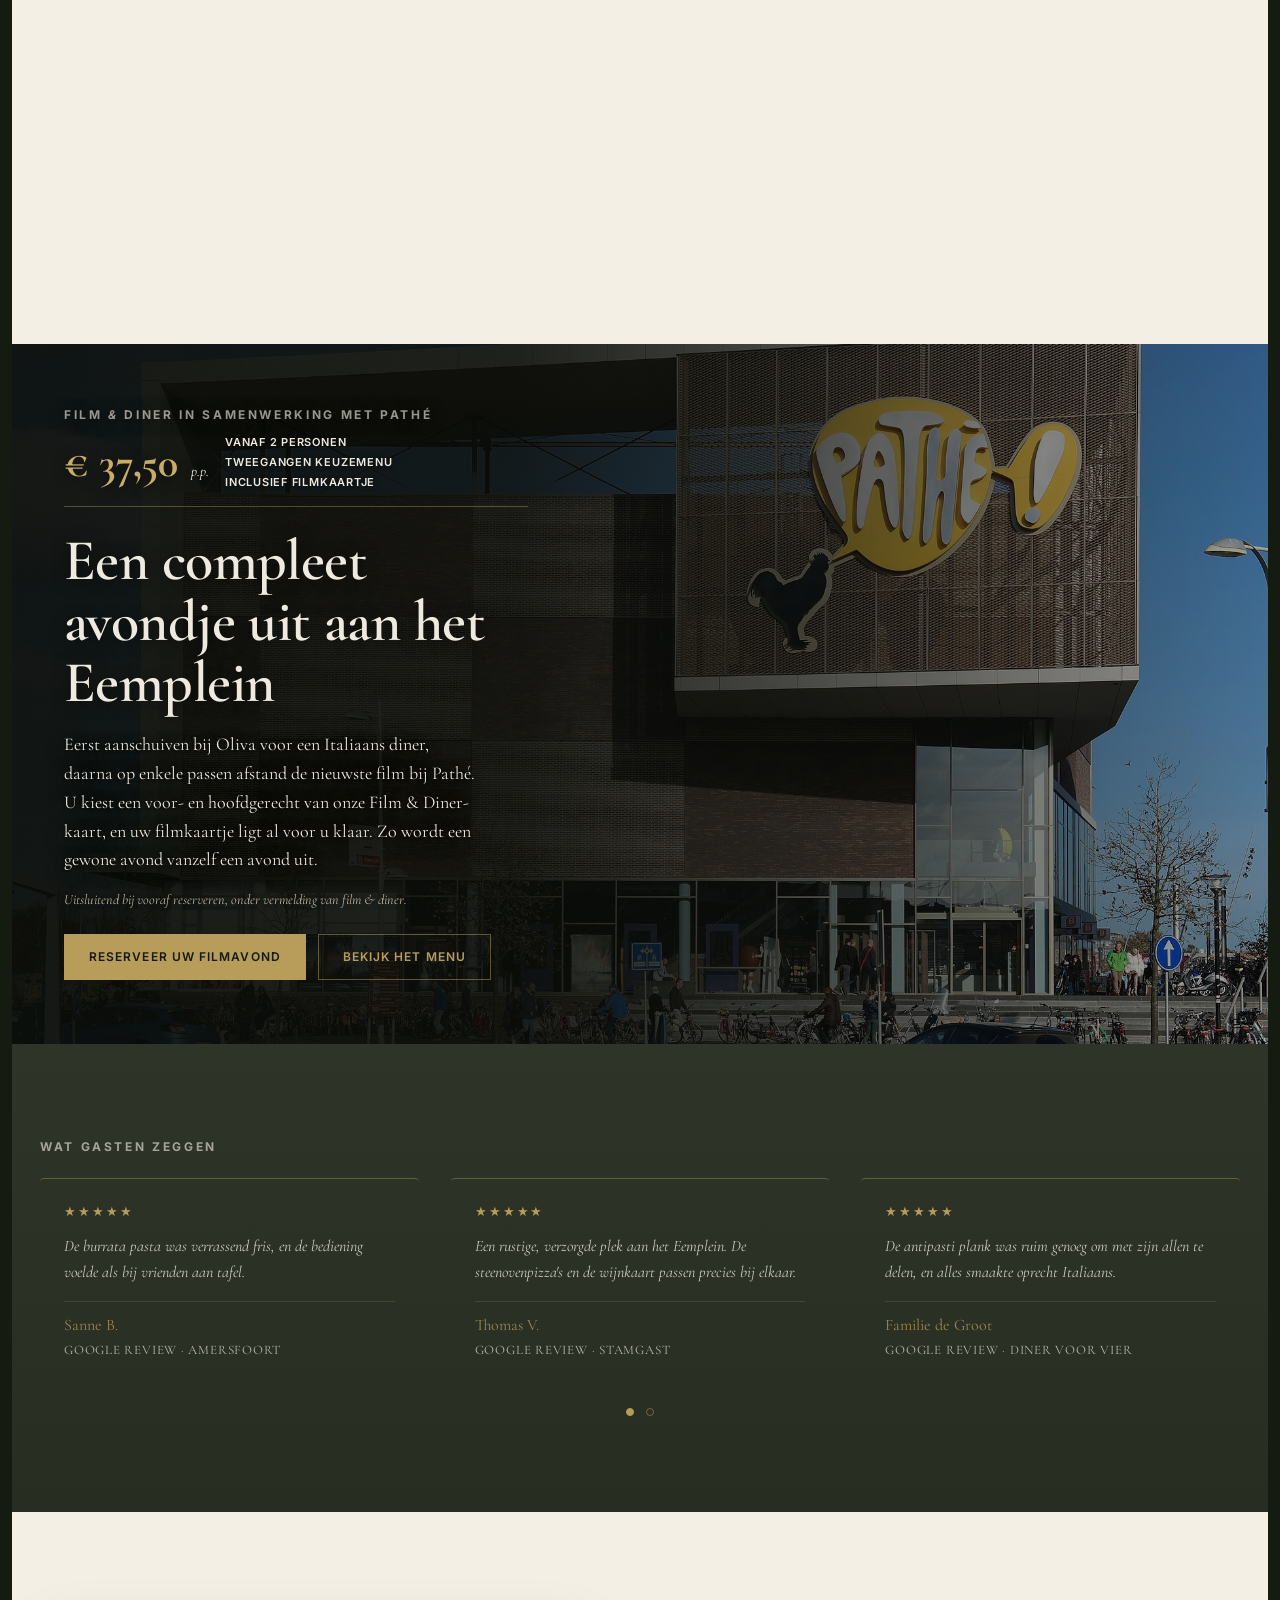
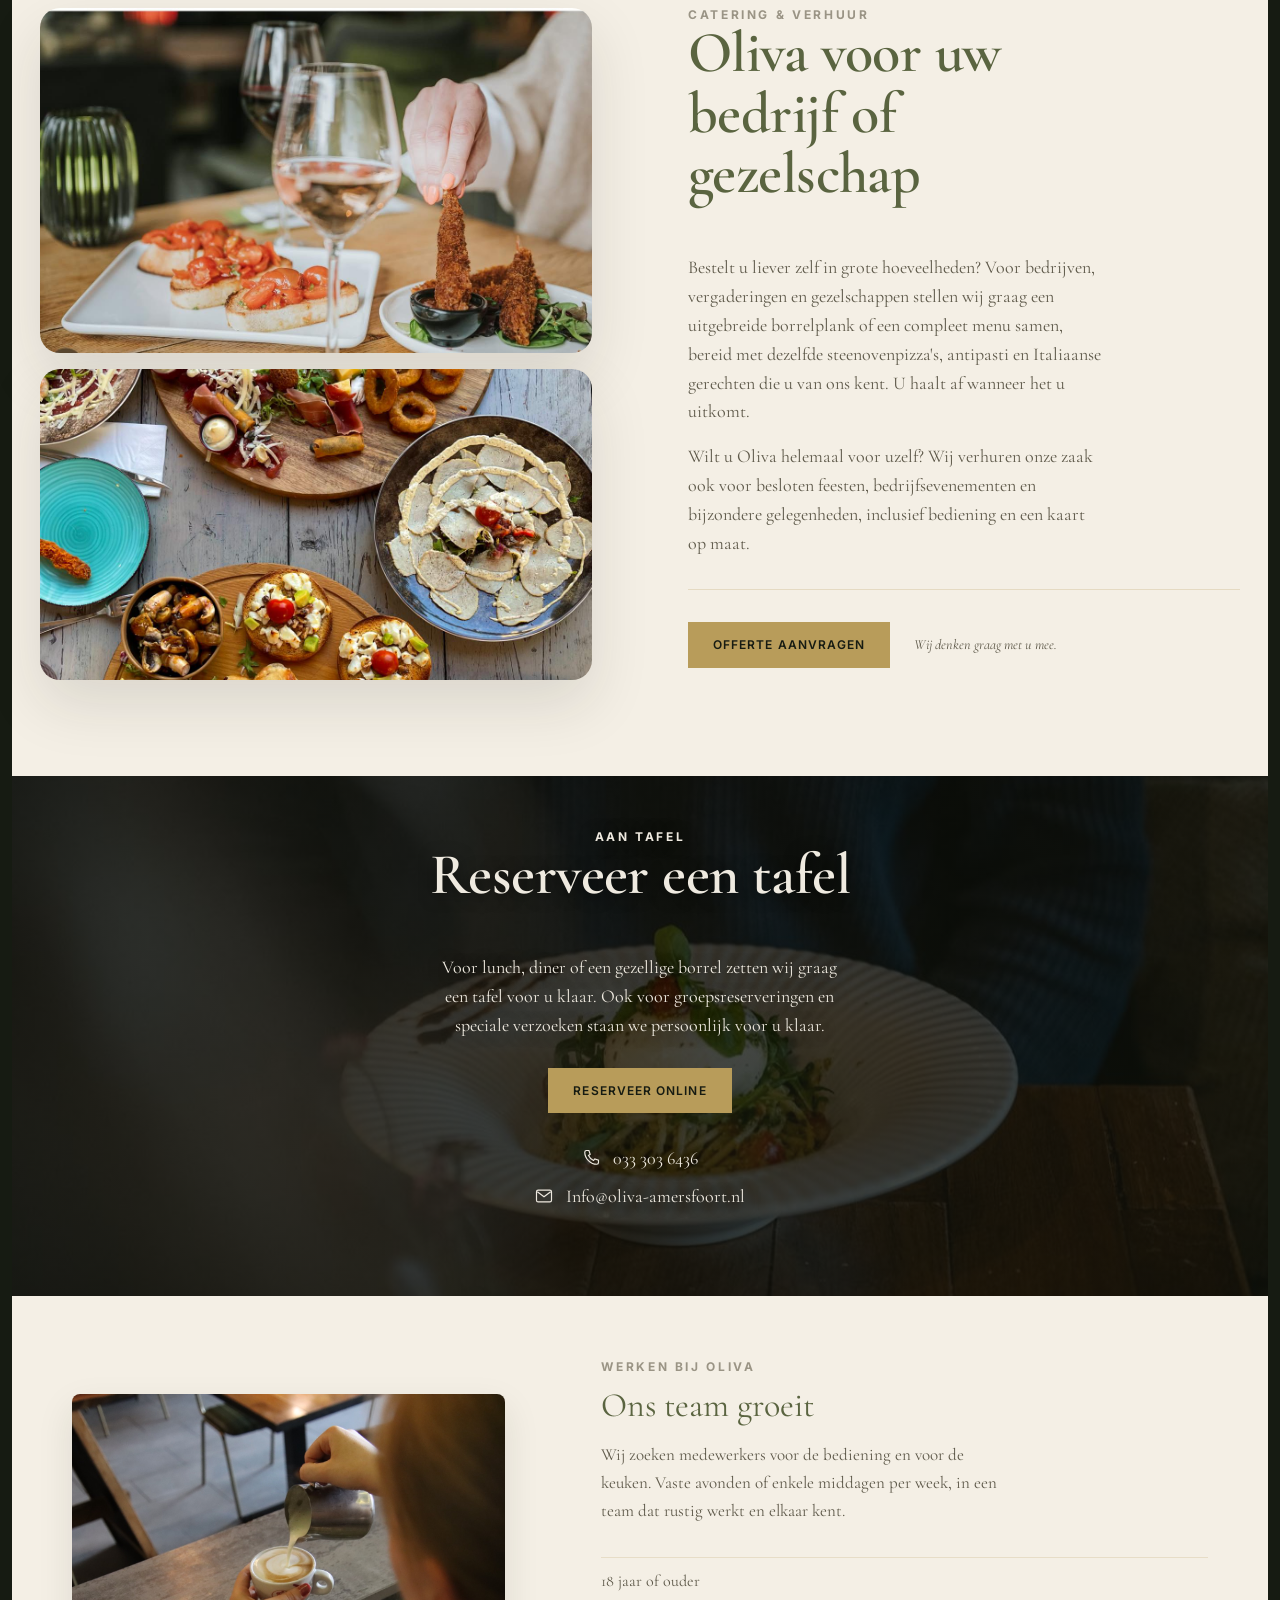
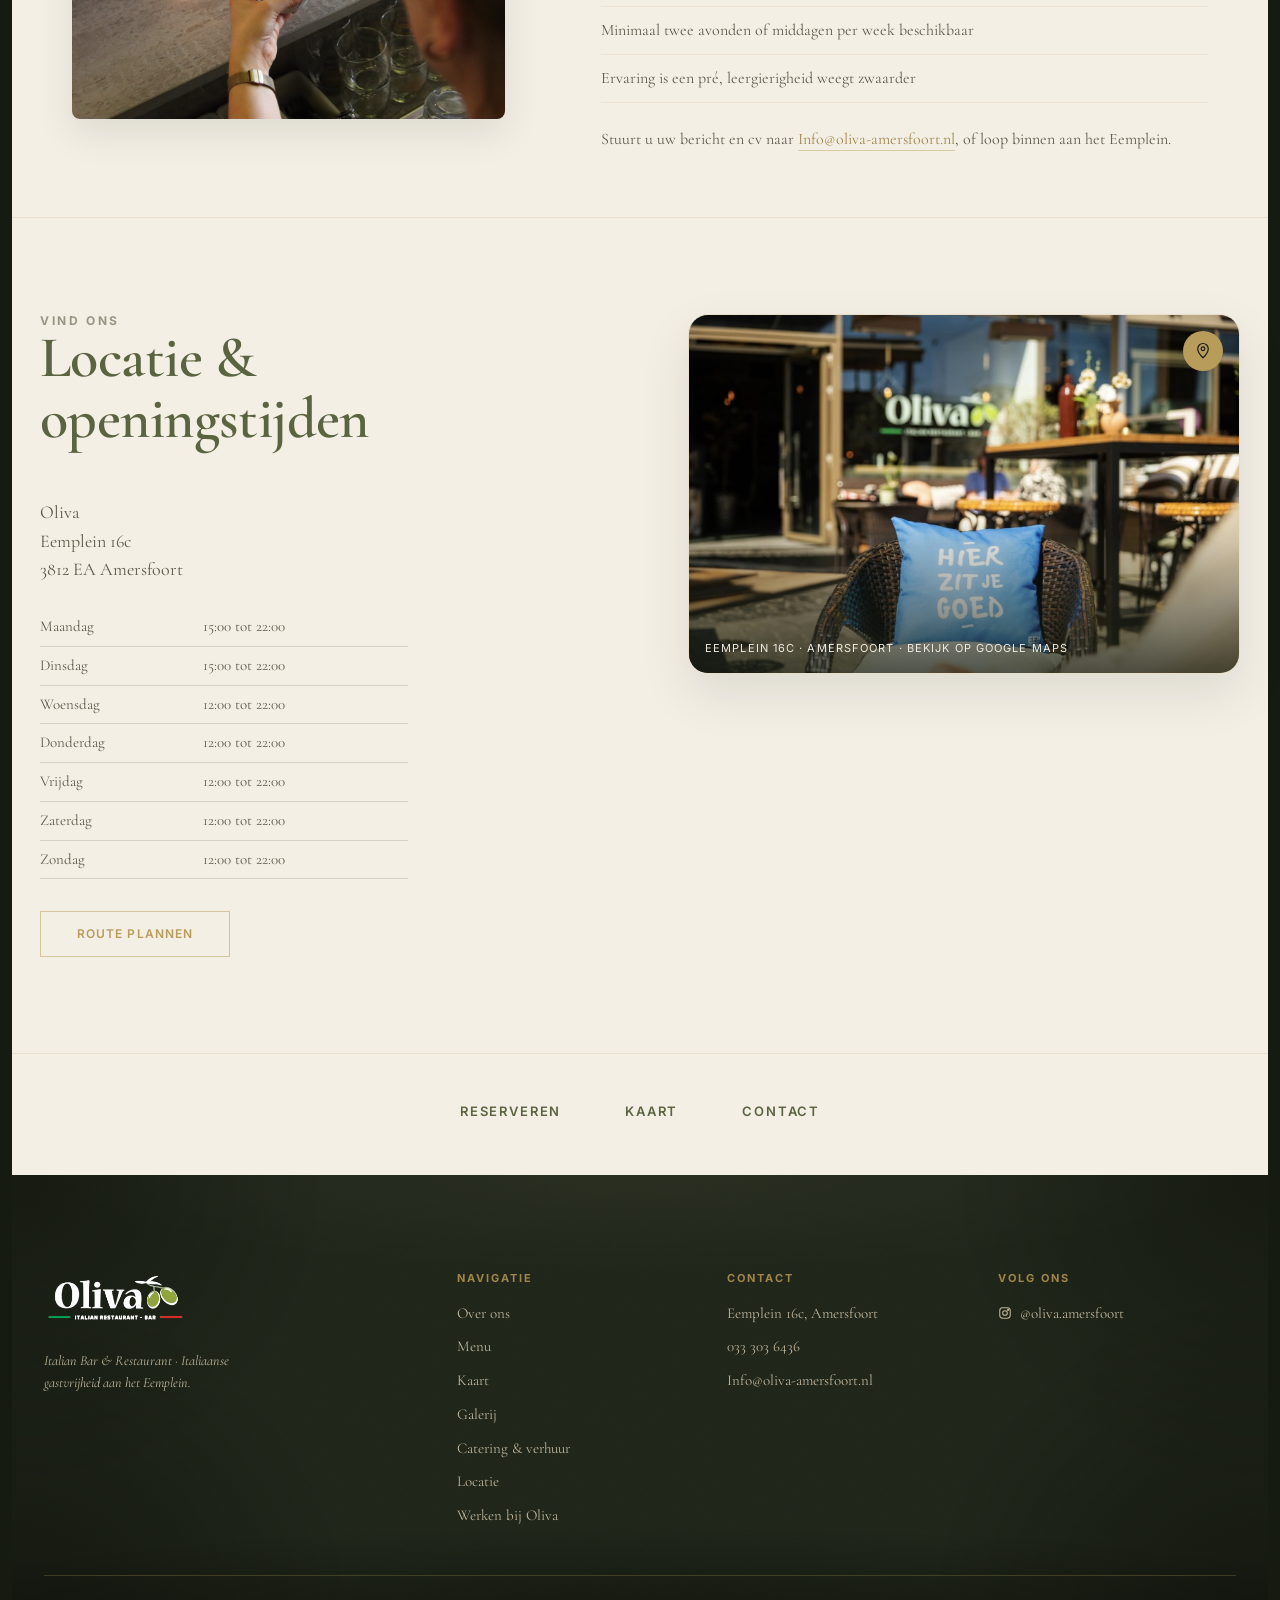
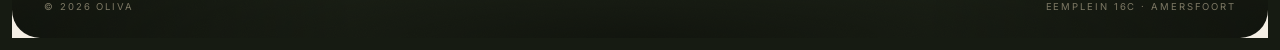
==== commit 005c1e57: "Vervang placeholder telefoonnummer door 033 303 6436" ====
--- a/index.html
+++ b/index.html
@@ -245,9 +245,9 @@
       <p class="section-body section-body--cream">Voor lunch, diner of een gezellige borrel zetten wij graag een tafel voor u klaar. Ook voor groepsreserveringen en speciale verzoeken staan we persoonlijk voor u klaar.</p>
       <a href="#reserveren" class="btn btn--primary reserve-band__cta" data-open-reservation>Reserveer online</a>
       <div class="reserve-contact">
-        <a href="tel:+31331234567" class="reserve-contact__row">
+        <a href="tel:+31333036436" class="reserve-contact__row">
           <svg class="reserve-contact__icon" viewBox="0 0 24 24" width="20" height="20" fill="none" stroke="currentColor" stroke-width="1.4"><path d="M6.5 3h3l1.5 4.5-2 1.5a13 13 0 0 0 6 6l1.5-2 4.5 1.5v3a2 2 0 0 1-2 2C11.5 19.5 4.5 12.5 4.5 5a2 2 0 0 1 2-2z"/></svg>
-          <span>+31 33 123 4567</span>
+          <span>033 303 6436</span>
         </a>
         <a href="mailto:Info@oliva-amersfoort.nl" class="reserve-contact__row">
           <svg class="reserve-contact__icon" viewBox="0 0 24 24" width="20" height="20" fill="none" stroke="currentColor" stroke-width="1.4"><rect x="3" y="5" width="18" height="14" rx="2"/><path d="m4 7 8 6 8-6"/></svg>
@@ -343,7 +343,7 @@
       <p class="footer__col-title">Contact</p>
       <div class="footer__links">
         <a href="https://maps.google.com/?q=Eemplein+16c,+3812+EA+Amersfoort" target="_blank" rel="noopener">Eemplein 16c, Amersfoort</a>
-        <a href="tel:+31331234567">+31 33 123 4567</a>
+        <a href="tel:+31333036436">033 303 6436</a>
         <a href="mailto:Info@oliva-amersfoort.nl">Info@oliva-amersfoort.nl</a>
       </div>
     </div>
